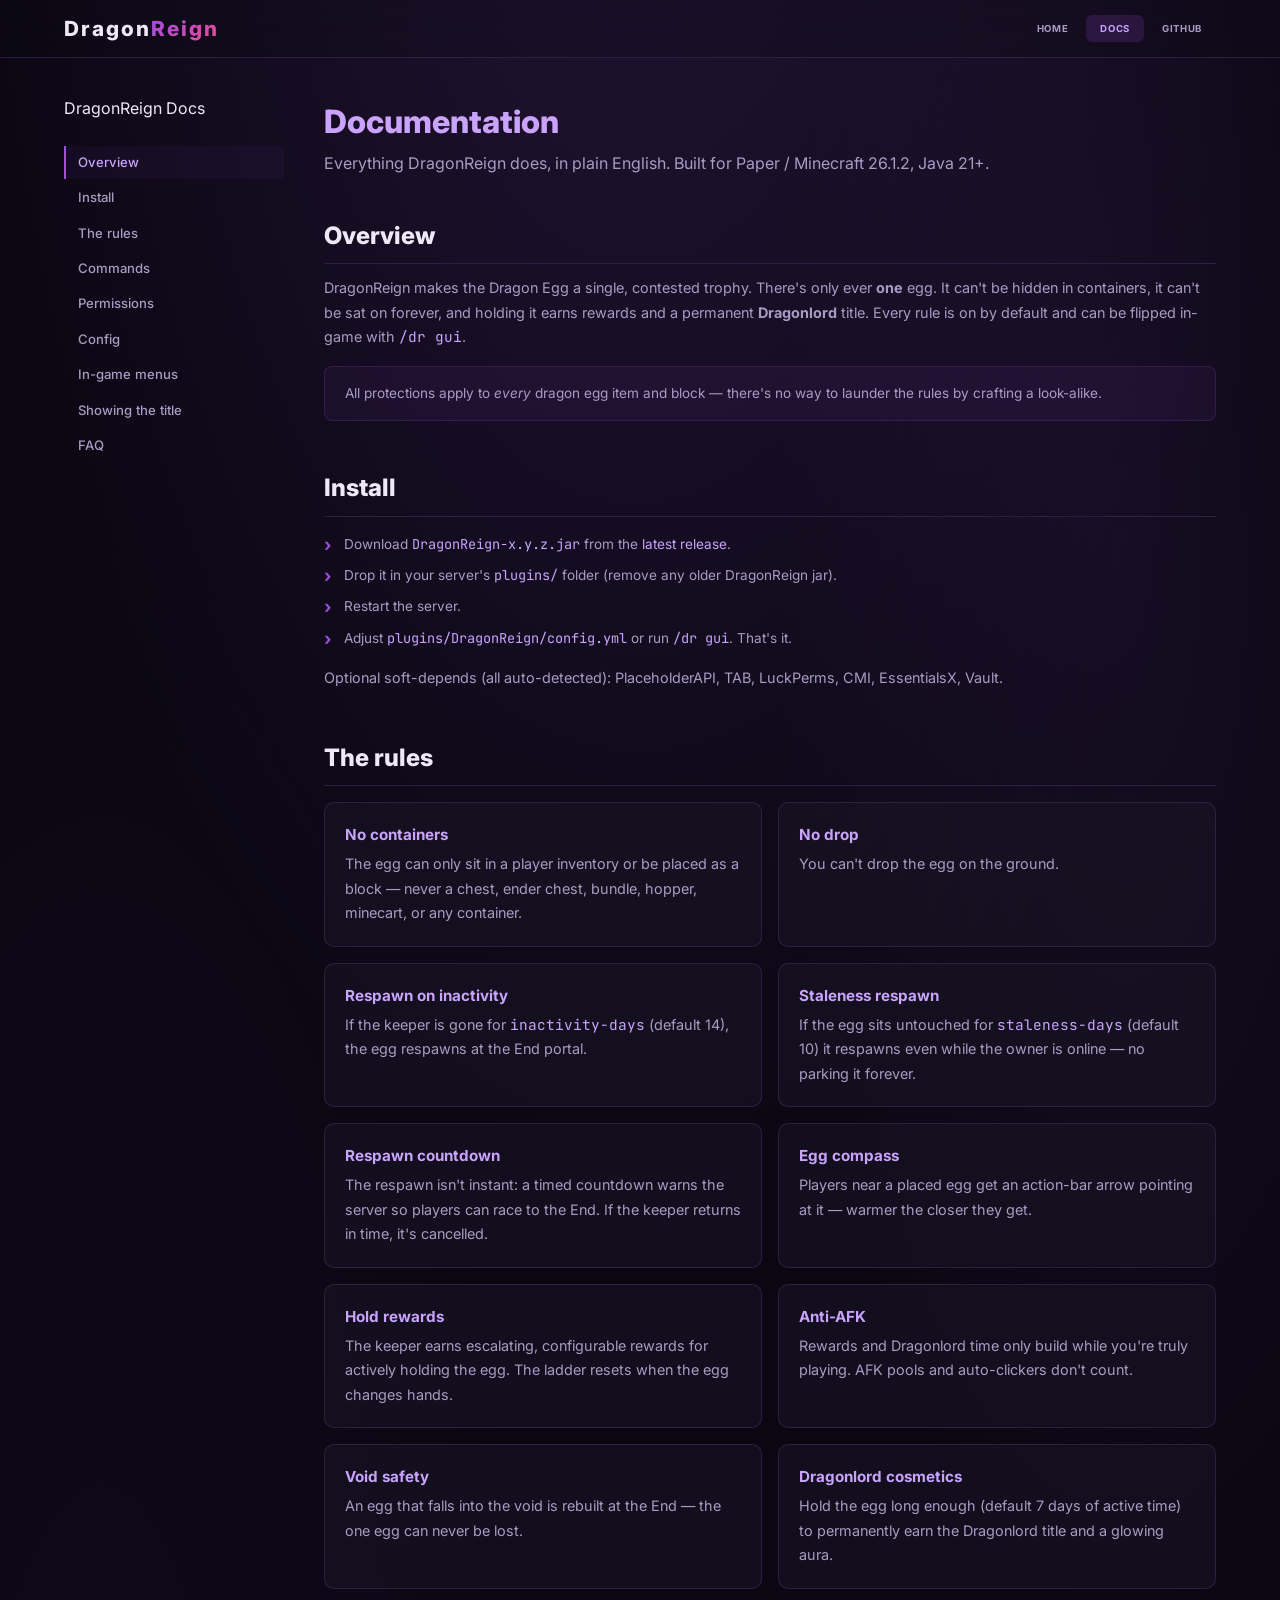
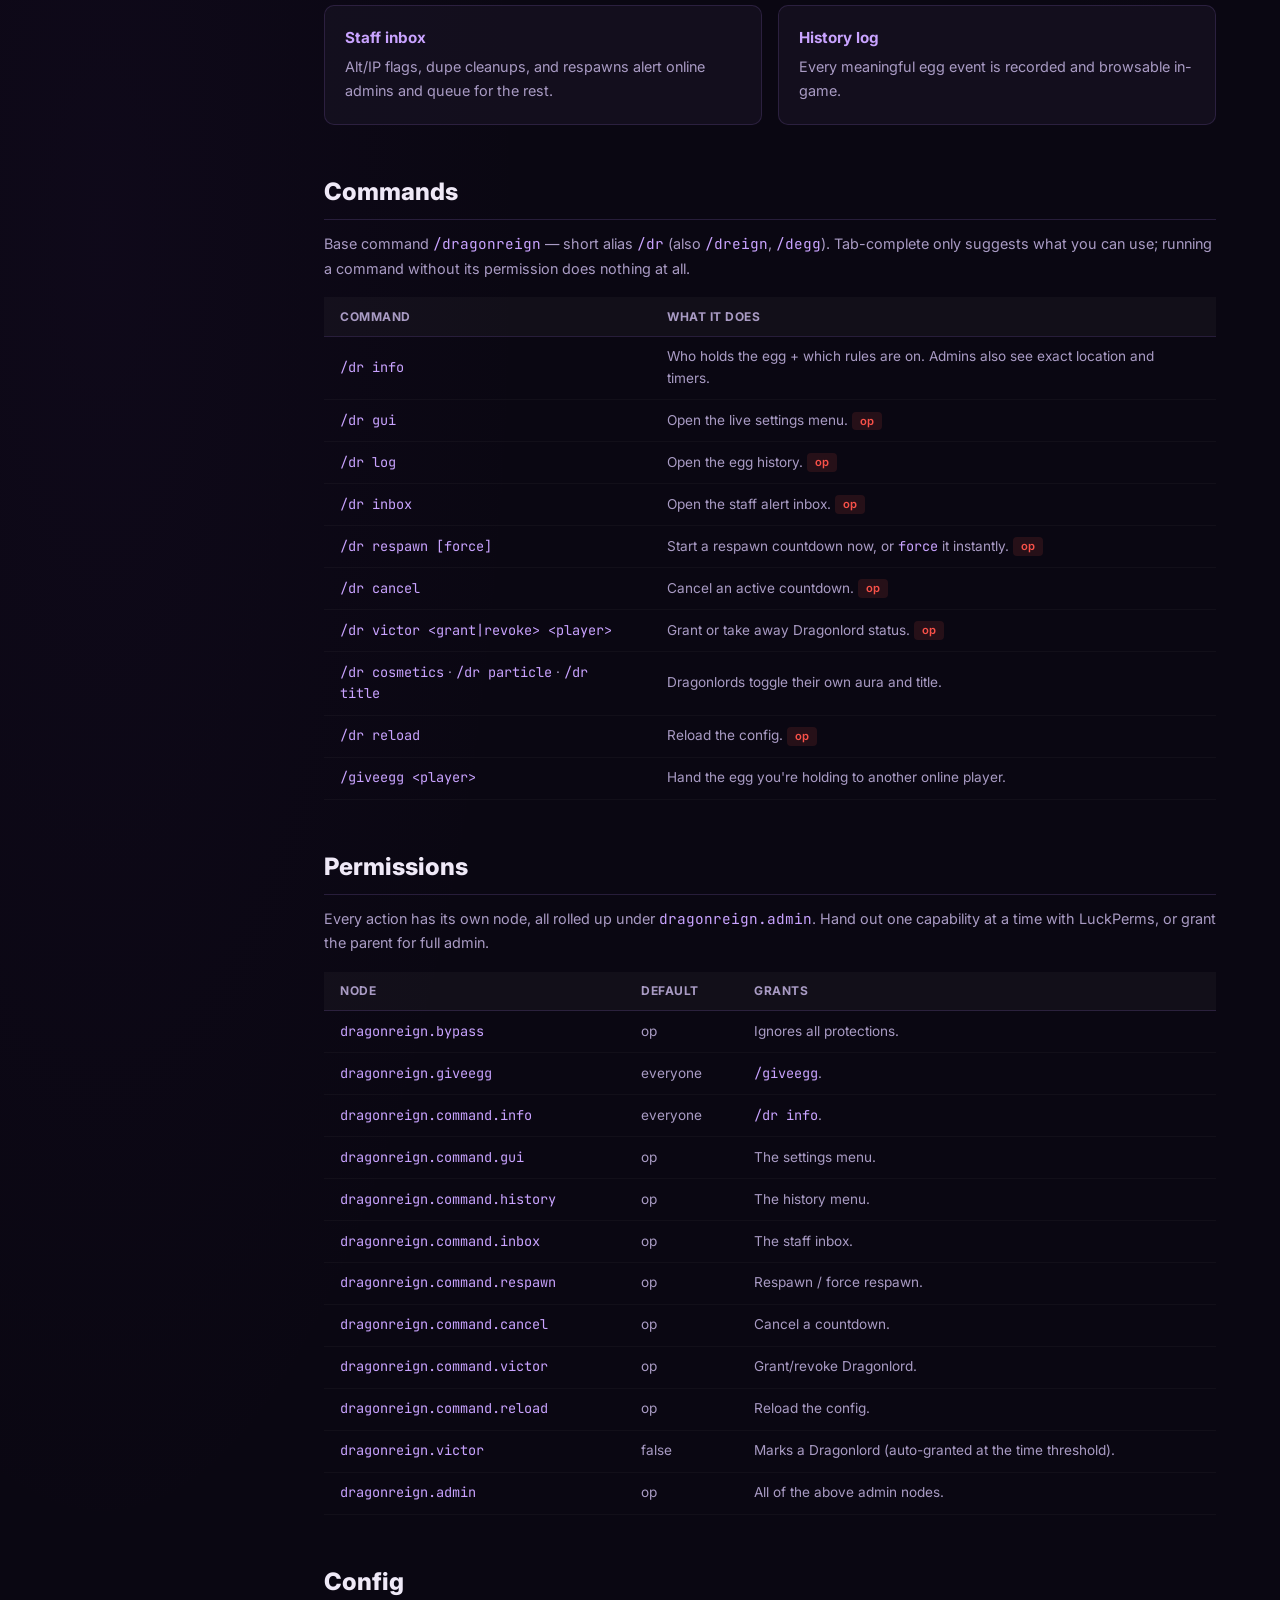
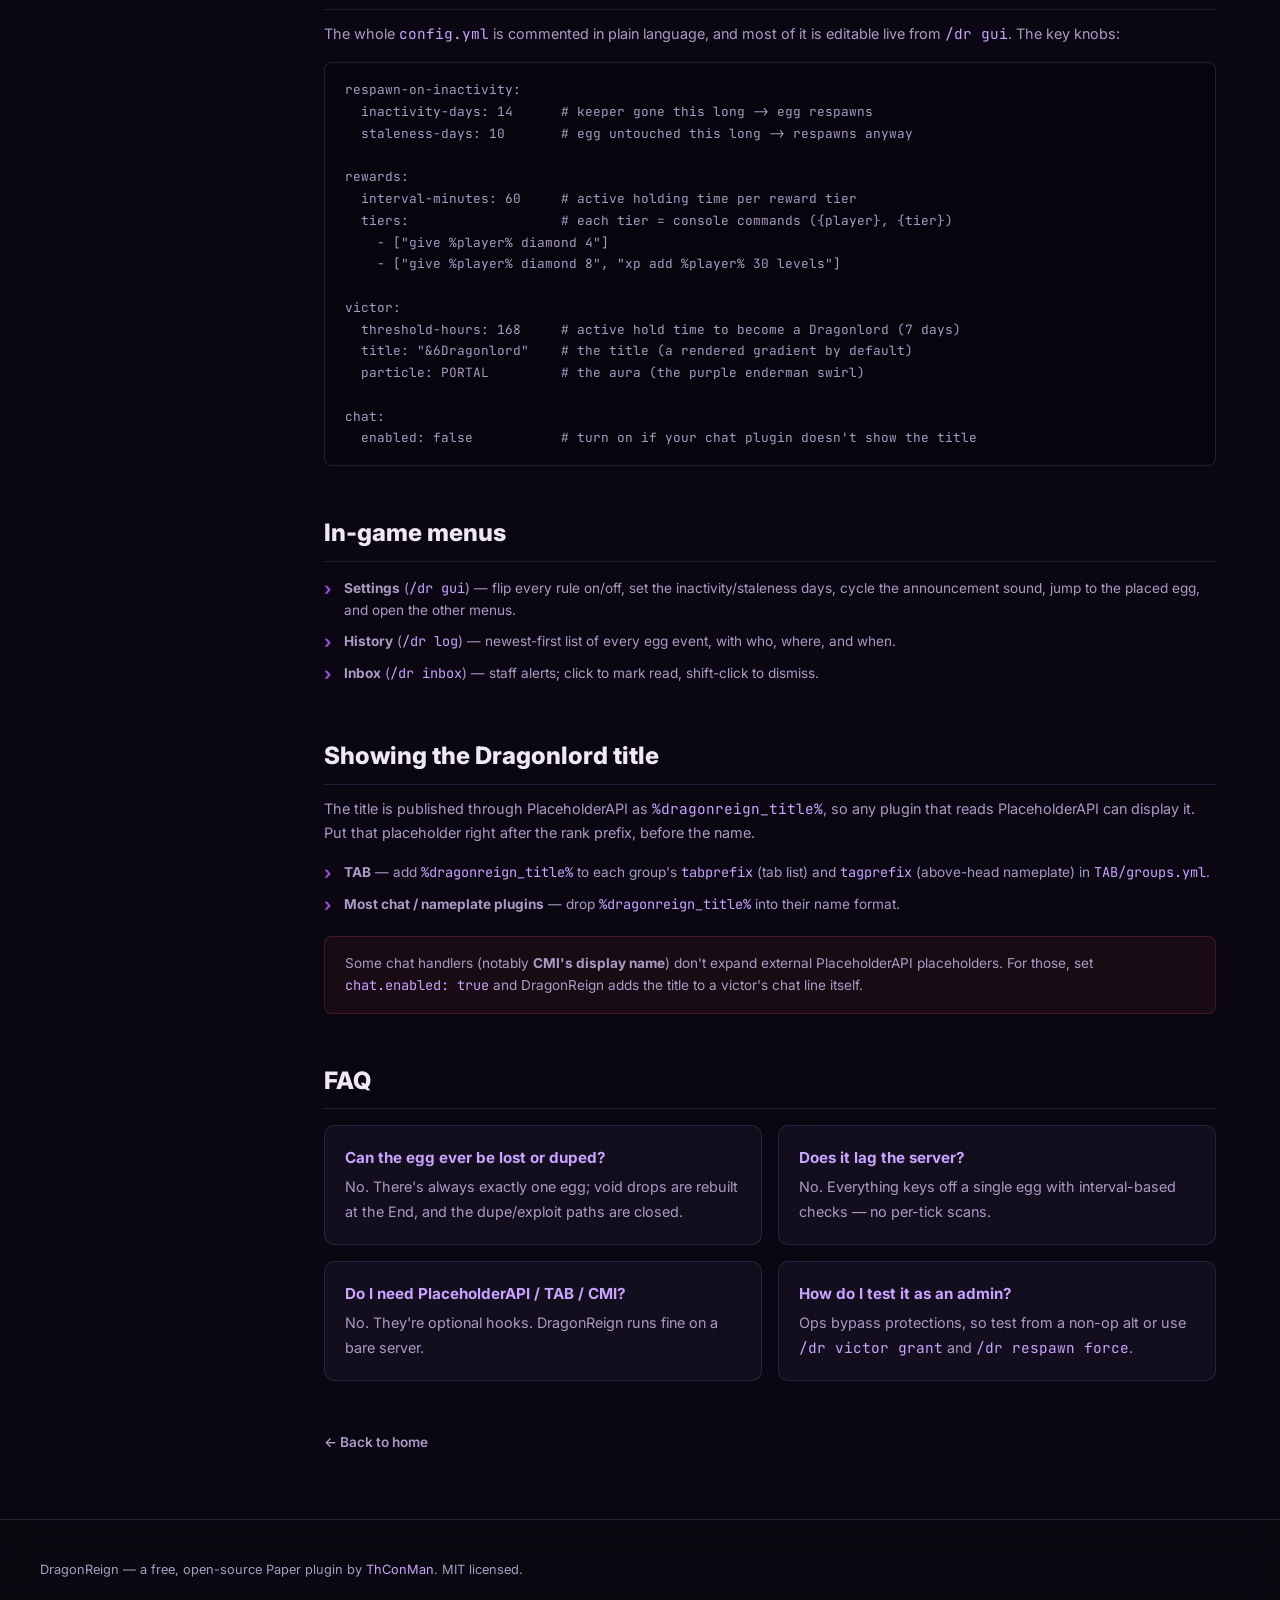
==== docs.html @ 80543923 "Add GitHub Pages site — landing page, docs, ender-purple theme, dragon-egg logo" ====
<!DOCTYPE html>
<html lang="en">
<head>
    <meta charset="UTF-8">
    <meta name="viewport" content="width=device-width, initial-scale=1.0">
    <title>DragonReign — Documentation</title>
    <meta name="description" content="DragonReign documentation: install, the rules, commands, permissions, config, GUIs, and how to show the Dragonlord title in chat, tab, and nameplates.">
    <link rel="icon" href="logo.svg">
    <link rel="preconnect" href="https://fonts.googleapis.com">
    <link href="https://fonts.googleapis.com/css2?family=Inter:wght@400;500;600;700;800&family=JetBrains+Mono:wght@500&display=swap" rel="stylesheet">
    <link rel="stylesheet" href="css/style.css">
    <link rel="stylesheet" href="css/dragonreign.css">
</head>
<body>

<nav class="nav">
    <div class="nav-inner">
        <div class="nav-logo"><a href="index.html" style="color:inherit;">Dragon<span>Reign</span></a></div>
        <ul class="nav-links" id="nav-links">
            <li><a href="index.html">Home</a></li>
            <li><a href="docs.html" class="active">Docs</a></li>
            <li><a href="https://github.com/ThConMan/DragonReign">GitHub</a></li>
        </ul>
        <button class="nav-burger" onclick="toggleMenu()" aria-label="Menu"><span></span><span></span><span></span></button>
    </div>
</nav>

<div style="height: 4rem;"></div>

<div class="docs-layout">
    <aside class="docs-sidebar">
        <div class="docs-sidebar-header">DragonReign Docs</div>
        <nav class="docs-toc">
            <a href="#overview" class="active">Overview</a>
            <a href="#install">Install</a>
            <a href="#rules">The rules</a>
            <a href="#commands">Commands</a>
            <a href="#permissions">Permissions</a>
            <a href="#config">Config</a>
            <a href="#guis">In-game menus</a>
            <a href="#title">Showing the title</a>
            <a href="#faq">FAQ</a>
        </nav>
    </aside>

    <main class="docs-content">
        <h1 class="docs-title">Documentation</h1>
        <p class="docs-subtitle">Everything DragonReign does, in plain English. Built for Paper / Minecraft 26.1.2, Java 21+.</p>

        <section class="docs-section" id="overview">
            <h2>Overview</h2>
            <p>DragonReign makes the Dragon Egg a single, contested trophy. There's only ever <strong>one</strong> egg. It can't be hidden in containers, it can't be sat on forever, and holding it earns rewards and a permanent <strong>Dragonlord</strong> title. Every rule is on by default and can be flipped in-game with <span class="mono">/dr gui</span>.</p>
            <div class="docs-callout">All protections apply to <em>every</em> dragon egg item and block — there's no way to launder the rules by crafting a look-alike.</div>
        </section>

        <section class="docs-section" id="install">
            <h2>Install</h2>
            <ol class="docs-list">
                <li>Download <span class="mono">DragonReign-x.y.z.jar</span> from the <a href="https://github.com/ThConMan/DragonReign/releases/latest">latest release</a>.</li>
                <li>Drop it in your server's <span class="mono">plugins/</span> folder (remove any older DragonReign jar).</li>
                <li>Restart the server.</li>
                <li>Adjust <span class="mono">plugins/DragonReign/config.yml</span> or run <span class="mono">/dr gui</span>. That's it.</li>
            </ol>
            <p>Optional soft-depends (all auto-detected): PlaceholderAPI, TAB, LuckPerms, CMI, EssentialsX, Vault.</p>
        </section>

        <section class="docs-section" id="rules">
            <h2>The rules</h2>
            <div class="docs-grid">
                <div class="docs-grid-item"><h4>No containers</h4><p>The egg can only sit in a player inventory or be placed as a block — never a chest, ender chest, bundle, hopper, minecart, or any container.</p></div>
                <div class="docs-grid-item"><h4>No drop</h4><p>You can't drop the egg on the ground.</p></div>
                <div class="docs-grid-item"><h4>Respawn on inactivity</h4><p>If the keeper is gone for <span class="mono">inactivity-days</span> (default 14), the egg respawns at the End portal.</p></div>
                <div class="docs-grid-item"><h4>Staleness respawn</h4><p>If the egg sits untouched for <span class="mono">staleness-days</span> (default 10) it respawns even while the owner is online — no parking it forever.</p></div>
                <div class="docs-grid-item"><h4>Respawn countdown</h4><p>The respawn isn't instant: a timed countdown warns the server so players can race to the End. If the keeper returns in time, it's cancelled.</p></div>
                <div class="docs-grid-item"><h4>Egg compass</h4><p>Players near a placed egg get an action-bar arrow pointing at it — warmer the closer they get.</p></div>
                <div class="docs-grid-item"><h4>Hold rewards</h4><p>The keeper earns escalating, configurable rewards for actively holding the egg. The ladder resets when the egg changes hands.</p></div>
                <div class="docs-grid-item"><h4>Anti-AFK</h4><p>Rewards and Dragonlord time only build while you're truly playing. AFK pools and auto-clickers don't count.</p></div>
                <div class="docs-grid-item"><h4>Void safety</h4><p>An egg that falls into the void is rebuilt at the End — the one egg can never be lost.</p></div>
                <div class="docs-grid-item"><h4>Dragonlord cosmetics</h4><p>Hold the egg long enough (default 7 days of active time) to permanently earn the Dragonlord title and a glowing aura.</p></div>
                <div class="docs-grid-item"><h4>Staff inbox</h4><p>Alt/IP flags, dupe cleanups, and respawns alert online admins and queue for the rest.</p></div>
                <div class="docs-grid-item"><h4>History log</h4><p>Every meaningful egg event is recorded and browsable in-game.</p></div>
            </div>
        </section>

        <section class="docs-section" id="commands">
            <h2>Commands</h2>
            <p>Base command <span class="mono">/dragonreign</span> — short alias <span class="mono">/dr</span> (also <span class="mono">/dreign</span>, <span class="mono">/degg</span>). Tab-complete only suggests what you can use; running a command without its permission does nothing at all.</p>
            <div class="docs-table-wrap">
                <table class="docs-table">
                    <thead><tr><th>Command</th><th>What it does</th></tr></thead>
                    <tbody>
                        <tr><td><span class="mono">/dr info</span></td><td>Who holds the egg + which rules are on. Admins also see exact location and timers.</td></tr>
                        <tr><td><span class="mono">/dr gui</span></td><td>Open the live settings menu. <span class="docs-tag docs-tag-op">op</span></td></tr>
                        <tr><td><span class="mono">/dr log</span></td><td>Open the egg history. <span class="docs-tag docs-tag-op">op</span></td></tr>
                        <tr><td><span class="mono">/dr inbox</span></td><td>Open the staff alert inbox. <span class="docs-tag docs-tag-op">op</span></td></tr>
                        <tr><td><span class="mono">/dr respawn [force]</span></td><td>Start a respawn countdown now, or <span class="mono">force</span> it instantly. <span class="docs-tag docs-tag-op">op</span></td></tr>
                        <tr><td><span class="mono">/dr cancel</span></td><td>Cancel an active countdown. <span class="docs-tag docs-tag-op">op</span></td></tr>
                        <tr><td><span class="mono">/dr victor &lt;grant|revoke&gt; &lt;player&gt;</span></td><td>Grant or take away Dragonlord status. <span class="docs-tag docs-tag-op">op</span></td></tr>
                        <tr><td><span class="mono">/dr cosmetics</span> · <span class="mono">/dr particle</span> · <span class="mono">/dr title</span></td><td>Dragonlords toggle their own aura and title.</td></tr>
                        <tr><td><span class="mono">/dr reload</span></td><td>Reload the config. <span class="docs-tag docs-tag-op">op</span></td></tr>
                        <tr><td><span class="mono">/giveegg &lt;player&gt;</span></td><td>Hand the egg you're holding to another online player.</td></tr>
                    </tbody>
                </table>
            </div>
        </section>

        <section class="docs-section" id="permissions">
            <h2>Permissions</h2>
            <p>Every action has its own node, all rolled up under <span class="mono">dragonreign.admin</span>. Hand out one capability at a time with LuckPerms, or grant the parent for full admin.</p>
            <div class="docs-table-wrap">
                <table class="docs-table">
                    <thead><tr><th>Node</th><th>Default</th><th>Grants</th></tr></thead>
                    <tbody>
                        <tr><td><span class="mono">dragonreign.bypass</span></td><td>op</td><td>Ignores all protections.</td></tr>
                        <tr><td><span class="mono">dragonreign.giveegg</span></td><td>everyone</td><td><span class="mono">/giveegg</span>.</td></tr>
                        <tr><td><span class="mono">dragonreign.command.info</span></td><td>everyone</td><td><span class="mono">/dr info</span>.</td></tr>
                        <tr><td><span class="mono">dragonreign.command.gui</span></td><td>op</td><td>The settings menu.</td></tr>
                        <tr><td><span class="mono">dragonreign.command.history</span></td><td>op</td><td>The history menu.</td></tr>
                        <tr><td><span class="mono">dragonreign.command.inbox</span></td><td>op</td><td>The staff inbox.</td></tr>
                        <tr><td><span class="mono">dragonreign.command.respawn</span></td><td>op</td><td>Respawn / force respawn.</td></tr>
                        <tr><td><span class="mono">dragonreign.command.cancel</span></td><td>op</td><td>Cancel a countdown.</td></tr>
                        <tr><td><span class="mono">dragonreign.command.victor</span></td><td>op</td><td>Grant/revoke Dragonlord.</td></tr>
                        <tr><td><span class="mono">dragonreign.command.reload</span></td><td>op</td><td>Reload the config.</td></tr>
                        <tr><td><span class="mono">dragonreign.victor</span></td><td>false</td><td>Marks a Dragonlord (auto-granted at the time threshold).</td></tr>
                        <tr><td><span class="mono">dragonreign.admin</span></td><td>op</td><td>All of the above admin nodes.</td></tr>
                    </tbody>
                </table>
            </div>
        </section>

        <section class="docs-section" id="config">
            <h2>Config</h2>
            <p>The whole <span class="mono">config.yml</span> is commented in plain language, and most of it is editable live from <span class="mono">/dr gui</span>. The key knobs:</p>
            <pre class="docs-code">respawn-on-inactivity:
  inactivity-days: 14      # keeper gone this long -> egg respawns
  staleness-days: 10       # egg untouched this long -> respawns anyway

rewards:
  interval-minutes: 60     # active holding time per reward tier
  tiers:                   # each tier = console commands ({player}, {tier})
    - ["give %player% diamond 4"]
    - ["give %player% diamond 8", "xp add %player% 30 levels"]

victor:
  threshold-hours: 168     # active hold time to become a Dragonlord (7 days)
  title: "&amp;6Dragonlord"    # the title (a rendered gradient by default)
  particle: PORTAL         # the aura (the purple enderman swirl)

chat:
  enabled: false           # turn on if your chat plugin doesn't show the title</pre>
        </section>

        <section class="docs-section" id="guis">
            <h2>In-game menus</h2>
            <ul class="docs-list">
                <li><strong>Settings</strong> (<span class="mono">/dr gui</span>) — flip every rule on/off, set the inactivity/staleness days, cycle the announcement sound, jump to the placed egg, and open the other menus.</li>
                <li><strong>History</strong> (<span class="mono">/dr log</span>) — newest-first list of every egg event, with who, where, and when.</li>
                <li><strong>Inbox</strong> (<span class="mono">/dr inbox</span>) — staff alerts; click to mark read, shift-click to dismiss.</li>
            </ul>
        </section>

        <section class="docs-section" id="title">
            <h2>Showing the Dragonlord title</h2>
            <p>The title is published through PlaceholderAPI as <span class="mono">%dragonreign_title%</span>, so any plugin that reads PlaceholderAPI can display it. Put that placeholder right after the rank prefix, before the name.</p>
            <ul class="docs-list">
                <li><strong>TAB</strong> — add <span class="mono">%dragonreign_title%</span> to each group's <span class="mono">tabprefix</span> (tab list) and <span class="mono">tagprefix</span> (above-head nameplate) in <span class="mono">TAB/groups.yml</span>.</li>
                <li><strong>Most chat / nameplate plugins</strong> — drop <span class="mono">%dragonreign_title%</span> into their name format.</li>
            </ul>
            <div class="docs-callout docs-callout-warn">Some chat handlers (notably <strong>CMI's display name</strong>) don't expand external PlaceholderAPI placeholders. For those, set <span class="mono">chat.enabled: true</span> and DragonReign adds the title to a victor's chat line itself.</div>
        </section>

        <section class="docs-section" id="faq">
            <h2>FAQ</h2>
            <div class="docs-grid">
                <div class="docs-grid-item"><h4>Can the egg ever be lost or duped?</h4><p>No. There's always exactly one egg; void drops are rebuilt at the End, and the dupe/exploit paths are closed.</p></div>
                <div class="docs-grid-item"><h4>Does it lag the server?</h4><p>No. Everything keys off a single egg with interval-based checks — no per-tick scans.</p></div>
                <div class="docs-grid-item"><h4>Do I need PlaceholderAPI / TAB / CMI?</h4><p>No. They're optional hooks. DragonReign runs fine on a bare server.</p></div>
                <div class="docs-grid-item"><h4>How do I test it as an admin?</h4><p>Ops bypass protections, so test from a non-op alt or use <span class="mono">/dr victor grant</span> and <span class="mono">/dr respawn force</span>.</p></div>
            </div>
        </section>

        <a href="index.html" class="docs-back">&larr; Back to home</a>
    </main>
</div>

<footer class="footer">
    <div class="footer-inner">
        <p>DragonReign — a free, open-source Paper plugin by <a href="https://github.com/ThConMan">ThConMan</a>. MIT licensed.</p>
    </div>
</footer>

<script>
function toggleMenu() { document.getElementById('nav-links').classList.toggle('open'); }
// Highlight the current section in the sidebar.
const links = [...document.querySelectorAll('.docs-toc a')];
const sections = links.map(a => document.querySelector(a.getAttribute('href')));
window.addEventListener('scroll', () => {
    let i = sections.findIndex((s, n) => s && s.getBoundingClientRect().top > 90 && (n === 0 || sections[n-1].getBoundingClientRect().top <= 90));
    const active = i === -1 ? links.length - 1 : Math.max(0, i - 1);
    links.forEach((a, n) => a.classList.toggle('active', n === active));
});
</script>
</body>
</html>
---- css/style.css ----
/* ── Reset & Base ── */
*, *::before, *::after { box-sizing: border-box; margin: 0; padding: 0; }

:root {
    --bg-primary: #0d0d18;
    --bg-card: rgba(14, 14, 24, 0.92);
    --bg-card-solid: #161624;
    --bg-card-hover: #1e1e30;
    --border: rgba(255, 255, 255, 0.1);
    --border-light: rgba(255, 255, 255, 0.18);
    --glass: rgba(255, 255, 255, 0.06);
    --text: #f0f0f8;
    --text-muted: #b8b8d4;
    --accent: #a855f7;
    --accent-light: #c084e0;
    --accent-glow: rgba(168, 85, 247, 0.28);
    --accent-glow-strong: rgba(168, 85, 247, 0.55);
    --success: #2ecc71;
    --gold: #f1c40f;
    --glow-green: rgba(74, 222, 128, 0.18);
    --glow-cyan: rgba(100, 216, 255, 0.18);
    --glow-gold: rgba(246, 196, 67, 0.2);
}

html { scroll-behavior: smooth; }

body {
    font-family: 'Inter', -apple-system, BlinkMacSystemFont, 'Segoe UI', sans-serif;
    background: var(--bg-primary);
    background-image:
        radial-gradient(ellipse at 20% 50%, rgba(168, 85, 247, 0.12) 0%, transparent 50%),
        radial-gradient(ellipse at 80% 20%, rgba(88, 101, 242, 0.1) 0%, transparent 50%),
        radial-gradient(ellipse at 50% 90%, rgba(236, 72, 153, 0.09) 0%, transparent 50%),
        radial-gradient(ellipse at 10% 10%, rgba(100, 216, 255, 0.04) 0%, transparent 40%);
    color: var(--text);
    line-height: 1.6;
    min-height: 100vh;
    overflow-x: hidden;
}

a { color: var(--accent-light); text-decoration: none; transition: color 0.2s; }
a:hover { color: #d9a8f0; }

.mono { font-family: 'JetBrains Mono', 'Fira Code', monospace; color: var(--accent-light); }

/* ── Nav ── */
.nav {
    position: fixed;
    top: 0;
    width: 100%;
    z-index: 100;
    background: rgba(11, 11, 16, 0.2);
    backdrop-filter: blur(20px);
    -webkit-backdrop-filter: blur(20px);
    border-bottom: 1px solid transparent;
    transition: background 0.4s ease, border-color 0.4s ease;
}

.nav.scrolled {
    background: rgba(11, 11, 16, 0.85);
    border-bottom-color: var(--border);
}

.nav-inner {
    max-width: 1200px;
    margin: 0 auto;
    padding: 0.75rem 1.5rem;
    display: flex;
    align-items: center;
    justify-content: space-between;
}

.nav-logo {
    font-size: 1.3rem;
    font-weight: 800;
    letter-spacing: 2px;
}

.nav-logo a, .nav-logo { color: var(--text); text-decoration: none; }
.nav-logo a:hover { color: var(--text); }
.nav-logo-img { height: 32px; width: auto; display: block; }

.nav-stats {
    display: flex;
    align-items: center;
    gap: 0.5rem;
    font-family: 'JetBrains Mono', monospace;
    font-size: 0.68rem;
    font-weight: 500;
    color: #555568;
    white-space: nowrap;
    margin-left: 1rem;
    margin-right: auto;
}

.nav-stat {
    display: flex;
    align-items: center;
    gap: 3px;
}

.nav-stat-sep {
    width: 1px;
    height: 10px;
    background: #333346;
}

#nav-online-count { color: #3ba55d; }
#nav-total-count { color: #555568; }

@keyframes livePulse {
    0%, 100% { opacity: 1; }
    50% { opacity: 0.4; }
}

@media (max-width: 768px) {
    .nav-stats { display: none; }
}
.nav-logo span {
    background: linear-gradient(135deg, var(--accent) 0%, #ec4899 100%);
    -webkit-background-clip: text;
    -webkit-text-fill-color: transparent;
    background-clip: text;
}

.nav-links { display: flex; gap: 0.25rem; list-style: none; }

.nav-links a {
    display: flex;
    flex-direction: column;
    align-items: center;
    gap: 3px;
    padding: 6px 14px;
    border-radius: 6px;
    color: var(--text-muted);
    font-size: 0.6rem;
    font-weight: 700;
    text-transform: uppercase;
    letter-spacing: 0.07em;
    transition: background 0.15s, color 0.15s;
    position: relative;
}

.nav-links a::after { display: none; }

.nav-links a svg {
    image-rendering: pixelated;
    opacity: 0.6;
    transition: opacity 0.15s;
}

.nav-links a:hover {
    background: rgba(168, 85, 247, 0.1);
    color: var(--text);
}

.nav-links a:hover svg { opacity: 1; }

.nav-links a.active {
    background: rgba(168, 85, 247, 0.15);
    color: var(--accent-light);
}

.nav-links a.active svg { opacity: 1; }

/* Hamburger */
.nav-burger {
    display: none;
    flex-direction: column;
    gap: 5px;
    background: none;
    border: none;
    cursor: pointer;
    padding: 4px;
}

.nav-burger span {
    width: 22px;
    height: 2px;
    background: var(--text);
    transition: transform 0.2s, opacity 0.2s;
    border-radius: 1px;
}

.nav-burger.active span:nth-child(1) { transform: translateY(7px) rotate(45deg); }
.nav-burger.active span:nth-child(2) { opacity: 0; }
.nav-burger.active span:nth-child(3) { transform: translateY(-7px) rotate(-45deg); }

/* ── Hero Canvas ── */
.hero-canvas {
    position: fixed;
    top: 0;
    left: 0;
    width: 100%;
    height: 100%;
    z-index: 0;
    pointer-events: none;
}

/* ── Hero ── */
.hero {
    position: relative;
    z-index: 1;
    min-height: 100vh;
    display: flex;
    flex-direction: column;
    align-items: center;
    justify-content: center;
    text-align: center;
    padding: 2rem;
    background: radial-gradient(ellipse at 50% 40%, rgba(155, 89, 182, 0.06) 0%, transparent 60%);
}

.hero.hero-compact {
    min-height: 70vh;
    padding-top: 6rem;
}

.hero-badge {
    font-size: 0.7rem;
    font-weight: 700;
    text-transform: uppercase;
    letter-spacing: 3px;
    color: var(--accent-light);
    background: linear-gradient(135deg, rgba(155, 89, 182, 0.12) 0%, rgba(236, 72, 153, 0.08) 100%);
    border: 1px solid rgba(155, 89, 182, 0.2);
    padding: 0.4rem 1.2rem;
    border-radius: 20px;
    margin-bottom: 1.5rem;
}

.hero h1 {
    font-size: clamp(3rem, 8vw, 5.5rem);
    font-weight: 800;
    letter-spacing: 6px;
    margin-bottom: 0.75rem;
    background: linear-gradient(135deg, #ffffff 0%, #c8c8d8 50%, var(--accent-light) 100%);
    -webkit-background-clip: text;
    -webkit-text-fill-color: transparent;
    background-clip: text;
}

.hero h1 span {
    background: linear-gradient(135deg, #c084e0 0%, #ec4899 50%, #f59e0b 100%);
    -webkit-background-clip: text;
    -webkit-text-fill-color: transparent;
    background-clip: text;
}

.hero .tagline {
    font-size: 1.1rem;
    color: var(--text-muted);
    margin-bottom: 2.5rem;
    max-width: 480px;
    line-height: 1.7;
}

.server-ip {
    display: inline-flex;
    align-items: center;
    gap: 0.75rem;
    background: rgba(18, 18, 28, 0.5);
    backdrop-filter: blur(24px);
    -webkit-backdrop-filter: blur(24px);
    border: 1px solid var(--border-light);
    border-radius: 10px;
    padding: 0.8rem 1.5rem;
    font-family: 'JetBrains Mono', 'Fira Code', monospace;
    font-size: 1.1rem;
    cursor: pointer;
    transition: border-color 0.3s, box-shadow 0.3s, transform 0.2s;
    margin-bottom: 2rem;
    color: var(--text);
}

.server-ip:hover {
    border-color: var(--accent);
    box-shadow: 0 0 25px var(--accent-glow), inset 0 0 25px rgba(155, 89, 182, 0.05);
    transform: translateY(-2px);
}

.server-ip svg { color: var(--text-muted); flex-shrink: 0; }

.server-ip .copy-hint {
    font-size: 0.7rem;
    color: var(--text-muted);
    font-family: 'Inter', sans-serif;
    opacity: 0.7;
}

.hero-logo-img {
    max-width: min(609px, 90vw);
    max-height: 178px;
    width: 100%;
    height: auto;
    display: block;
    margin: 0 auto 1rem;
    object-fit: contain;
}

.hero-buttons { display: flex; gap: 1rem; flex-wrap: wrap; justify-content: center; }

.scroll-indicator {
    position: absolute;
    bottom: 2rem;
    color: var(--text-muted);
    opacity: 0.4;
    animation: float 2s ease-in-out infinite;
}

@keyframes float {
    0%, 100% { transform: translateY(0); }
    50% { transform: translateY(8px); }
}

/* ── Buttons ── */
.btn {
    display: inline-flex;
    align-items: center;
    gap: 0.5rem;
    padding: 0.65rem 1.6rem;
    border-radius: 6px;
    font-size: 0.875rem;
    font-weight: 600;
    border: none;
    cursor: pointer;
    transition: filter 0.15s, box-shadow 0.2s, background 0.2s, transform 0.15s;
    letter-spacing: 0.4px;
    text-transform: uppercase;
}

.btn:hover {
    transform: translateY(-2px);
}

/* ── Scroll-in animations ── */
.fade-in {
    opacity: 0;
    transform: translateY(22px);
    transition: opacity 0.6s ease, transform 0.6s ease;
}

.fade-in.visible {
    opacity: 1;
    transform: none;
}

.btn-primary {
    background: linear-gradient(170deg, #b366ff 0%, #7c22cc 100%);
    color: #fff;
    border: 1px solid rgba(179, 102, 255, 0.35);
}

.btn-primary:hover {
    filter: brightness(1.12);
    box-shadow: 0 0 18px rgba(168, 85, 247, 0.45);
    color: #fff;
}

.btn-outline {
    background: transparent;
    color: var(--text-muted);
    border: 1px solid rgba(255, 255, 255, 0.15);
}

.btn-outline:hover {
    border-color: var(--accent);
    color: var(--accent-light);
    background: rgba(168, 85, 247, 0.08);
}

/* ── Section ── */
.section {
    position: relative;
    z-index: 1;
    max-width: 1200px;
    margin: 0 auto;
    padding: 6rem 1.5rem;
}

.section-title {
    font-size: 2.2rem;
    font-weight: 800;
    text-align: center;
    margin-bottom: 0.5rem;
    letter-spacing: 0.5px;
    background: linear-gradient(135deg, #f0f0f8 0%, var(--accent-light) 50%, #ec4899 100%);
    -webkit-background-clip: text;
    -webkit-text-fill-color: transparent;
    background-clip: text;
    filter: drop-shadow(0 0 8px rgba(0,0,0,1)) drop-shadow(0 0 16px rgba(0,0,0,1)) drop-shadow(0 0 4px rgba(0,0,0,1));
}

.section-subtitle {
    text-align: center;
    color: var(--text-muted);
    margin-bottom: 3.5rem;
    font-size: 1.05rem;
    text-shadow: 0 0 8px rgba(0,0,0,1), 0 0 16px rgba(0,0,0,1), 0 0 24px rgba(0,0,0,1), 0 1px 3px rgba(0,0,0,1);
}

/* ── Feature Cards ── */
.features-grid {
    display: grid;
    grid-template-columns: repeat(auto-fit, minmax(250px, 1fr));
    gap: 1.25rem;
}

.feature-card {
    background: var(--bg-card);
    backdrop-filter: blur(24px);
    -webkit-backdrop-filter: blur(24px);
    border: 1px solid var(--border);
    border-top: 1px solid rgba(168, 85, 247, 0.3);
    border-radius: 12px;
    padding: 2rem 1.5rem;
    text-align: center;
    transition: transform 0.2s, border-color 0.3s, box-shadow 0.3s;
}

.feature-card:hover {
    transform: translateY(-6px);
    border-color: rgba(168, 85, 247, 0.35);
    box-shadow: 0 12px 40px rgba(168, 85, 247, 0.18), 0 0 0 1px rgba(168, 85, 247, 0.1);
    background: rgba(24, 20, 40, 0.85);
}

.feature-icon-wrap {
    width: 56px;
    height: 56px;
    border-radius: 14px;
    background: linear-gradient(135deg, rgba(155, 89, 182, 0.1) 0%, rgba(88, 101, 242, 0.08) 100%);
    border: 1px solid rgba(155, 89, 182, 0.15);
    display: flex;
    align-items: center;
    justify-content: center;
    margin: 0 auto 1.25rem;
}

.feature-card h3 {
    font-size: 1.05rem;
    font-weight: 700;
    margin-bottom: 0.5rem;
}

.feature-card p {
    font-size: 0.85rem;
    color: var(--text-muted);
    line-height: 1.6;
}

/* ── CTA Section ── */
.cta-section { padding-bottom: 4rem; }

.cta-card {
    background: linear-gradient(135deg, rgba(155, 89, 182, 0.06) 0%, rgba(18, 18, 28, 0.5) 100%);
    backdrop-filter: blur(24px);
    -webkit-backdrop-filter: blur(24px);
    border: 1px solid rgba(155, 89, 182, 0.15);
    border-top: 1px solid rgba(155, 89, 182, 0.25);
    border-radius: 16px;
    padding: 3rem 2rem;
    text-align: center;
}

.cta-card h2 {
    font-size: 1.8rem;
    font-weight: 800;
    margin-bottom: 0.5rem;
}

.cta-card p {
    color: var(--text-muted);
    margin-bottom: 1.5rem;
    font-size: 1rem;
}

/* ── Rank Cards ── */
.ranks-grid {
    display: grid;
    grid-template-columns: repeat(auto-fit, minmax(280px, 1fr));
    gap: 1.5rem;
}

.rank-card {
    background: var(--bg-card);
    backdrop-filter: blur(24px);
    -webkit-backdrop-filter: blur(24px);
    border: 1px solid var(--border);
    border-top: 2px solid var(--border-light);
    border-radius: 16px;
    padding: 1.75rem;
    transition: transform 0.25s, border-color 0.3s, box-shadow 0.3s, background 0.3s;
    display: flex;
    flex-direction: column;
}

.rank-card:hover {
    transform: translateY(-8px);
    border-color: rgba(168, 85, 247, 0.35);
    box-shadow: 0 16px 50px var(--accent-glow), 0 0 0 1px rgba(168, 85, 247, 0.1);
    background: rgba(20, 18, 34, 0.9);
}

/* Rank-specific theming */
.rank-card-ranger { border-top-color: rgba(74, 222, 128, 0.45); }
.rank-card-ranger:hover {
    border-color: rgba(74, 222, 128, 0.4);
    box-shadow: 0 16px 50px rgba(74, 222, 128, 0.14), 0 0 0 1px rgba(74, 222, 128, 0.08);
}
.rank-card-trickster { border-top-color: rgba(192, 132, 224, 0.5); }
.rank-card-trickster:hover {
    border-color: rgba(192, 132, 224, 0.4);
    box-shadow: 0 16px 50px rgba(192, 132, 224, 0.16), 0 0 0 1px rgba(192, 132, 224, 0.08);
}
.rank-card-mythril { border-top-color: rgba(100, 216, 255, 0.45); }
.rank-card-mythril:hover {
    border-color: rgba(100, 216, 255, 0.4);
    box-shadow: 0 16px 50px rgba(100, 216, 255, 0.14), 0 0 0 1px rgba(100, 216, 255, 0.08);
}
.rank-card-celestial { border-top-color: rgba(224, 176, 255, 0.55); }
.rank-card-celestial:hover {
    border-color: rgba(224, 176, 255, 0.45);
    box-shadow: 0 16px 50px rgba(224, 176, 255, 0.18), 0 0 0 1px rgba(224, 176, 255, 0.1);
}

.rank-card.featured {
    border-color: rgba(168, 85, 247, 0.35);
    box-shadow: 0 0 50px var(--accent-glow), 0 0 100px rgba(168, 85, 247, 0.08);
    position: relative;
    background: linear-gradient(180deg, rgba(168, 85, 247, 0.1) 0%, var(--bg-card) 40%);
}

.rank-card.featured::before {
    content: 'MOST POPULAR';
    position: absolute;
    top: -12px;
    left: 50%;
    transform: translateX(-50%);
    background: linear-gradient(135deg, var(--accent) 0%, #ec4899 100%);
    color: white;
    font-size: 0.65rem;
    font-weight: 700;
    padding: 0.3rem 1.2rem;
    border-radius: 20px;
    letter-spacing: 1.5px;
}

.rank-header {
    display: flex;
    align-items: center;
    justify-content: space-between;
    margin-bottom: 1rem;
}

.rank-name {
    font-size: 1.4rem;
    font-weight: 800;
}

.rank-price {
    font-size: 1.5rem;
    font-weight: 800;
    color: var(--accent-light);
}

.rank-price span {
    font-size: 0.8rem;
    color: var(--text-muted);
    font-weight: 400;
}

.rank-divider {
    height: 1px;
    background: linear-gradient(90deg, transparent, var(--border), transparent);
    margin: 0.75rem 0;
}

.rank-section-label {
    font-size: 0.7rem;
    font-weight: 700;
    text-transform: uppercase;
    letter-spacing: 1.5px;
    color: var(--accent);
    margin: 1.25rem 0 0.5rem;
}

.rank-perks {
    list-style: none;
    flex-grow: 1;
}

.rank-perks li {
    padding: 0.3rem 0;
    font-size: 0.85rem;
    color: #c8c8e0;
    display: flex;
    align-items: flex-start;
    gap: 0.5rem;
    line-height: 1.5;
}

.rank-perks li::before {
    content: '\203A';
    color: var(--accent);
    font-weight: 700;
    font-size: 1.1rem;
    line-height: 1.2;
    flex-shrink: 0;
}

.rank-colors {
    display: flex;
    gap: 0.4rem;
    flex-wrap: wrap;
    margin-top: 0.25rem;
}

.color-dot {
    width: 16px;
    height: 16px;
    border-radius: 50%;
    border: 2px solid rgba(255,255,255,0.1);
    transition: transform 0.2s;
}

.color-dot:hover { transform: scale(1.3); }

.rank-buy {
    width: 100%;
    margin-top: 1.5rem;
    padding: 0.8rem;
    background: linear-gradient(135deg, var(--accent) 0%, #d946ef 50%, #ec4899 100%);
    color: white;
    border: none;
    border-radius: 10px;
    font-size: 0.9rem;
    font-weight: 700;
    cursor: pointer;
    transition: box-shadow 0.3s, transform 0.15s, filter 0.2s;
    letter-spacing: 0.5px;
    text-transform: uppercase;
}

.rank-buy:hover {
    box-shadow: 0 8px 30px var(--accent-glow-strong), 0 2px 15px rgba(236, 72, 153, 0.25);
    transform: translateY(-2px);
    filter: brightness(1.1);
}

/* ── Cosmetics collapse ── */
.cosmetics-toggle {
    font-size: 0.8rem;
    color: var(--accent-light);
    cursor: pointer;
    margin-top: 0.75rem;
    user-select: none;
    transition: color 0.2s;
}

.cosmetics-toggle:hover { color: #d9a8f0; }

.cosmetics-content {
    max-height: 0;
    overflow: hidden;
    transition: max-height 0.3s ease;
}

.cosmetics-content.open { max-height: 400px; }

/* ── Footer ── */
.footer {
    position: relative;
    z-index: 1;
    border-top: 1px solid var(--border);
    padding: 2.5rem 1.5rem;
    background: rgba(11, 11, 16, 0.6);
    backdrop-filter: blur(16px);
    -webkit-backdrop-filter: blur(16px);
}

.footer-inner {
    max-width: 1200px;
    margin: 0 auto;
    display: flex;
    align-items: center;
    justify-content: space-between;
}

.footer p {
    color: var(--text-muted);
    font-size: 0.8rem;
}

/* ── Purchase Modal ── */
.modal-overlay {
    display: none;
    position: fixed;
    top: 0; left: 0; right: 0; bottom: 0;
    background: rgba(0, 0, 0, 0.75);
    backdrop-filter: blur(6px);
    z-index: 200;
    align-items: center;
    justify-content: center;
}

.modal-overlay.active { display: flex; }

.modal {
    background: rgba(18, 18, 28, 0.8);
    backdrop-filter: blur(24px);
    -webkit-backdrop-filter: blur(24px);
    border: 1px solid var(--border-light);
    border-top: 1px solid rgba(255, 255, 255, 0.12);
    border-radius: 14px;
    padding: 2rem;
    max-width: 440px;
    width: 90%;
    box-shadow: 0 20px 60px rgba(0, 0, 0, 0.5);
}

.modal h2 { margin-bottom: 0.5rem; font-weight: 700; }
.modal p { color: var(--text-muted); font-size: 0.9rem; margin-bottom: 1.25rem; }

.modal input {
    width: 100%;
    padding: 0.75rem 1rem;
    background: var(--bg-primary);
    border: 1px solid var(--border);
    border-radius: 8px;
    color: var(--text);
    font-size: 0.95rem;
    margin-bottom: 1rem;
    outline: none;
    transition: border-color 0.2s, box-shadow 0.2s;
}

.modal input:focus {
    border-color: var(--accent);
    box-shadow: 0 0 15px rgba(155, 89, 182, 0.15);
}

.modal-actions { display: flex; gap: 0.75rem; }
.modal-actions .btn { flex: 1; text-align: center; justify-content: center; }

/* ── Gift Toggle ── */
.gift-toggle {
    display: flex;
    align-items: center;
    gap: 0.6rem;
    padding: 0.6rem 0;
    margin: 0.5rem 0 0;
    font-size: 0.85rem;
    color: var(--text-muted);
    cursor: pointer;
    user-select: none;
    transition: color 0.2s;
}

.gift-toggle:hover { color: var(--text); }

.gift-toggle svg { flex-shrink: 0; opacity: 0.6; }

.gift-checkbox {
    width: 18px;
    height: 18px;
    border-radius: 4px;
    border: 2px solid var(--border-light);
    flex-shrink: 0;
    transition: all 0.2s;
    position: relative;
}

.gift-checkbox.checked {
    background: var(--accent);
    border-color: var(--accent);
}

.gift-checkbox.checked::after {
    content: '';
    position: absolute;
    top: 2px;
    left: 5px;
    width: 4px;
    height: 8px;
    border: solid #fff;
    border-width: 0 2px 2px 0;
    transform: rotate(45deg);
}

.gift-fields {
    max-height: 0;
    overflow: hidden;
    transition: max-height 0.3s ease, opacity 0.3s ease;
    opacity: 0;
}

.gift-fields.open {
    max-height: 100px;
    opacity: 1;
    margin-bottom: 0.5rem;
}

/* ── Toast ── */
.toast {
    position: fixed;
    bottom: 2rem;
    left: 50%;
    transform: translateX(-50%) translateY(100px);
    background: linear-gradient(135deg, var(--accent) 0%, #ec4899 100%);
    color: white;
    padding: 0.7rem 1.8rem;
    border-radius: 8px;
    font-size: 0.85rem;
    font-weight: 600;
    opacity: 0;
    transition: transform 0.3s, opacity 0.3s;
    z-index: 300;
    box-shadow: 0 4px 20px var(--accent-glow);
}

.toast.show {
    transform: translateX(-50%) translateY(0);
    opacity: 1;
}

/* ── Plugin Cards ── */
.plugins-grid {
    display: grid;
    grid-template-columns: repeat(auto-fit, minmax(340px, 1fr));
    gap: 1.5rem;
}

.plugin-card {
    background: var(--bg-card);
    backdrop-filter: blur(24px);
    -webkit-backdrop-filter: blur(24px);
    border: 1px solid var(--border);
    border-top: 2px solid rgba(168, 85, 247, 0.3);
    border-radius: 16px;
    padding: 2rem;
    transition: transform 0.25s, border-color 0.3s, box-shadow 0.3s;
}

.plugin-card:hover {
    transform: translateY(-6px);
    border-color: rgba(168, 85, 247, 0.4);
    box-shadow: 0 12px 40px rgba(168, 85, 247, 0.15), 0 0 0 1px rgba(168, 85, 247, 0.08);
}

.plugin-header {
    display: flex;
    align-items: center;
    gap: 1rem;
    margin-bottom: 1rem;
}

.plugin-icon {
    width: 52px;
    height: 52px;
    border-radius: 12px;
    background: rgba(155, 89, 182, 0.08);
    border: 1px solid rgba(155, 89, 182, 0.15);
    display: flex;
    align-items: center;
    justify-content: center;
    flex-shrink: 0;
}

.plugin-name {
    font-size: 1.3rem;
    font-weight: 800;
}

.plugin-version {
    font-size: 0.75rem;
    font-weight: 600;
    color: var(--accent-light);
    background: rgba(155, 89, 182, 0.1);
    padding: 0.15rem 0.6rem;
    border-radius: 10px;
}

.plugin-desc {
    color: var(--text-muted);
    font-size: 0.9rem;
    line-height: 1.7;
    margin-bottom: 1rem;
}

.plugin-tags {
    display: flex;
    gap: 0.5rem;
    flex-wrap: wrap;
    margin-bottom: 0.5rem;
}

.tag {
    font-size: 0.7rem;
    font-weight: 600;
    color: var(--text-muted);
    background: rgba(255, 255, 255, 0.04);
    border: 1px solid var(--border);
    padding: 0.25rem 0.7rem;
    border-radius: 6px;
    letter-spacing: 0.3px;
}

.plugin-features { margin-bottom: 1.25rem; }

.plugin-actions {
    display: flex;
    gap: 0.75rem;
}

.plugin-btn { flex: 1; text-align: center; justify-content: center; }

.plugins-cta {
    text-align: center;
    margin-top: 3rem;
    color: var(--text-muted);
    font-size: 0.9rem;
}

/* ── MC Banner ── */
/* ── Discord Section ── */
.discord-section {
    display: grid;
    grid-template-columns: 1fr 320px;
    gap: 1.5rem;
    max-width: 900px;
    margin: 0 auto;
    align-items: start;
}

@media (max-width: 768px) {
    .discord-section {
        grid-template-columns: 1fr;
    }
}

/* ── Chat Feed ── */
.chat-feed {
    border-radius: 16px;
    overflow: hidden;
    border: 1px solid rgba(155, 89, 182, 0.2);
    background: rgba(16, 16, 26, 0.8);
    backdrop-filter: blur(16px);
    -webkit-backdrop-filter: blur(16px);
    display: flex;
    flex-direction: column;
    box-shadow: 0 8px 32px rgba(155, 89, 182, 0.08);
}

.chat-feed-header {
    display: flex;
    align-items: center;
    justify-content: space-between;
    padding: 0.8rem 1.1rem;
    border-bottom: 1px solid rgba(255, 255, 255, 0.06);
    background: rgba(255, 255, 255, 0.02);
}

.chat-feed-title {
    display: flex;
    align-items: center;
    gap: 0.5rem;
    font-weight: 600;
    font-size: 0.9rem;
    color: var(--text);
}

.chat-feed-title svg { stroke: var(--accent-light); }

.chat-live-dot {
    display: flex;
    align-items: center;
    gap: 0.4rem;
    font-size: 0.6rem;
    font-weight: 700;
    letter-spacing: 1.5px;
    color: var(--text-muted);
    transition: color 0.3s;
}

.chat-live-dot.connected { color: #3ba55d; }

.chat-dot-pulse {
    width: 8px;
    height: 8px;
    border-radius: 50%;
    background: var(--text-muted);
    transition: background 0.3s;
}

.chat-live-dot.connected .chat-dot-pulse {
    background: #3ba55d;
    box-shadow: 0 0 8px rgba(59, 165, 93, 0.6);
    animation: dot-pulse 2s ease-in-out infinite;
}

@keyframes dot-pulse {
    0%, 100% { opacity: 1; box-shadow: 0 0 8px rgba(59, 165, 93, 0.6); }
    50% { opacity: 0.5; box-shadow: 0 0 4px rgba(59, 165, 93, 0.3); }
}

.chat-messages {
    height: 380px;
    overflow-y: auto;
    padding: 0.75rem;
    display: flex;
    flex-direction: column;
    gap: 0.5rem;
    scrollbar-width: thin;
    scrollbar-color: rgba(255,255,255,0.1) transparent;
}

.chat-messages::-webkit-scrollbar { width: 6px; }
.chat-messages::-webkit-scrollbar-track { background: transparent; }
.chat-messages::-webkit-scrollbar-thumb { background: rgba(255,255,255,0.1); border-radius: 3px; }

.chat-empty {
    color: var(--text-muted);
    text-align: center;
    padding: 2rem 1rem;
    font-size: 0.85rem;
    font-style: italic;
}

.chat-msg {
    display: flex;
    gap: 0.6rem;
    padding: 0.45rem 0.6rem;
    border-radius: 10px;
    transition: background 0.15s;
    animation: msg-in 0.3s ease-out;
}

@keyframes msg-in {
    from { opacity: 0; transform: translateY(8px); }
    to { opacity: 1; transform: translateY(0); }
}

.chat-msg:hover { background: rgba(255, 255, 255, 0.03); }

.chat-avatar {
    width: 28px;
    height: 28px;
    border-radius: 6px;
    flex-shrink: 0;
    margin-top: 2px;
    image-rendering: pixelated;
}

.chat-msg-body { min-width: 0; flex: 1; }

.chat-author {
    font-weight: 600;
    font-size: 0.8rem;
    margin-right: 0.5rem;
}

.chat-time {
    font-size: 0.65rem;
    color: var(--text-muted);
    opacity: 0.6;
}

.chat-text {
    color: var(--text);
    font-size: 0.85rem;
    line-height: 1.4;
    word-break: break-word;
    margin-top: 1px;
}

.chat-emoji {
    height: 1.2em;
    width: auto;
    vertical-align: -0.2em;
    margin: 0 1px;
    display: inline;
}

.chat-event {
    display: flex;
    align-items: center;
    gap: 0.5rem;
    padding: 0.3rem 0.6rem;
    font-size: 0.75rem;
    color: var(--text-muted);
    font-style: italic;
    animation: msg-in 0.3s ease-out;
}

.chat-event-dot {
    width: 6px;
    height: 6px;
    border-radius: 50%;
    flex-shrink: 0;
}

/* ── Discord Card ── */
.discord-card {
    padding: 1.75rem;
    border-radius: 16px;
    border: 1px solid rgba(88, 101, 242, 0.25);
    box-shadow: 0 8px 32px rgba(88, 101, 242, 0.1);
    background: linear-gradient(135deg, rgba(88, 101, 242, 0.08) 0%, var(--bg-card) 100%);
    backdrop-filter: blur(24px);
    -webkit-backdrop-filter: blur(24px);
    text-align: center;
}

.discord-card-header {
    display: flex;
    align-items: center;
    gap: 0.75rem;
    justify-content: center;
    margin-bottom: 1rem;
}

.discord-card-header h3 {
    font-size: 1.2rem;
    font-weight: 700;
    color: var(--text);
    margin: 0;
}

.discord-members {
    display: flex;
    align-items: center;
    gap: 0.4rem;
    font-size: 0.8rem;
    color: var(--text-muted);
}

.discord-dot {
    width: 8px;
    height: 8px;
    border-radius: 50%;
    display: inline-block;
}

.discord-online {
    background: #3ba55d;
    box-shadow: 0 0 6px rgba(59, 165, 93, 0.5);
}

.discord-card-desc {
    color: var(--text-muted);
    font-size: 0.9rem;
    line-height: 1.5;
    margin-bottom: 1.25rem;
}

.btn-discord {
    display: inline-flex;
    align-items: center;
    gap: 0.5rem;
    padding: 0.7rem 1.5rem;
    background: #5865F2;
    color: #fff;
    border-radius: 8px;
    font-weight: 600;
    font-size: 0.9rem;
    text-decoration: none;
    transition: all 0.2s ease;
}

.btn-discord:hover {
    background: #4752c4;
    box-shadow: 0 6px 25px rgba(88, 101, 242, 0.35);
    transform: translateY(-1px);
}

.mc-banner {
    background: linear-gradient(135deg, rgba(155, 89, 182, 0.06) 0%, rgba(18, 18, 28, 0.5) 100%);
    backdrop-filter: blur(24px);
    -webkit-backdrop-filter: blur(24px);
    border: 1px solid rgba(155, 89, 182, 0.15);
    border-top: 1px solid rgba(155, 89, 182, 0.25);
    border-radius: 16px;
    padding: 3rem 2rem;
    text-align: center;
}

.mc-banner-badge {
    display: inline-block;
    font-size: 0.65rem;
    font-weight: 700;
    text-transform: uppercase;
    letter-spacing: 2px;
    color: var(--accent-light);
    background: rgba(155, 89, 182, 0.1);
    border: 1px solid rgba(155, 89, 182, 0.2);
    padding: 0.35rem 1rem;
    border-radius: 20px;
    margin-bottom: 1rem;
}

.mc-banner h2 {
    font-size: 1.8rem;
    font-weight: 800;
    margin-bottom: 0.5rem;
}

.mc-banner p {
    color: var(--text-muted);
    margin-bottom: 1.25rem;
    font-size: 1rem;
}

/* ── Clickable Feature Cards ── */
.feature-card-link {
    display: block;
    color: inherit;
    text-decoration: none;
}

.feature-card-link:hover { color: inherit; }

/* ── Plugin Hero ── */
.plugin-hero {
    position: relative;
    z-index: 1;
    text-align: center;
    padding: 4rem 1.5rem 3rem;
    background: radial-gradient(ellipse at 50% 30%, rgba(155, 89, 182, 0.06) 0%, transparent 60%);
}

.plugin-hero-logo {
    width: 120px;
    height: 120px;
    border-radius: 20px;
    margin-bottom: 1.5rem;
    box-shadow: 0 8px 30px rgba(0, 0, 0, 0.3);
}

.plugin-hero h1 {
    font-size: 2.5rem;
    font-weight: 800;
    margin-bottom: 0.5rem;
}

.plugin-hero .tagline {
    color: var(--text-muted);
    font-size: 1.1rem;
    margin-bottom: 1.5rem;
    max-width: 500px;
    margin-left: auto;
    margin-right: auto;
}

.plugin-hero-meta {
    display: flex;
    gap: 0.5rem;
    justify-content: center;
    margin-bottom: 1.5rem;
}

/* ── Steps Grid ── */
.steps-grid {
    display: grid;
    grid-template-columns: repeat(auto-fit, minmax(240px, 1fr));
    gap: 1.25rem;
}

.step-card {
    background: var(--bg-card);
    backdrop-filter: blur(24px);
    -webkit-backdrop-filter: blur(24px);
    border: 1px solid var(--border);
    border-top: 1px solid var(--border-light);
    border-radius: 12px;
    padding: 1.75rem;
    position: relative;
}

.step-number {
    width: 36px;
    height: 36px;
    border-radius: 10px;
    background: rgba(155, 89, 182, 0.1);
    border: 1px solid rgba(155, 89, 182, 0.2);
    display: flex;
    align-items: center;
    justify-content: center;
    font-weight: 800;
    font-size: 0.9rem;
    color: var(--accent-light);
    margin-bottom: 1rem;
}

.step-card h3 {
    font-size: 1rem;
    font-weight: 700;
    margin-bottom: 0.4rem;
}

.step-card p {
    font-size: 0.85rem;
    color: var(--text-muted);
    line-height: 1.6;
}

/* ── Compat Grid ── */
.compat-grid {
    display: grid;
    grid-template-columns: repeat(auto-fit, minmax(150px, 1fr));
    gap: 1rem;
}

.compat-item {
    background: var(--bg-card);
    backdrop-filter: blur(24px);
    -webkit-backdrop-filter: blur(24px);
    border: 1px solid var(--border);
    border-top: 1px solid var(--border-light);
    border-radius: 10px;
    padding: 1.25rem;
    text-align: center;
    transition: border-color 0.2s;
}

.compat-item:hover { border-color: rgba(155, 89, 182, 0.3); }

.compat-name {
    font-weight: 700;
    font-size: 0.9rem;
    margin-bottom: 0.25rem;
}

.compat-desc {
    font-size: 0.75rem;
    color: var(--text-muted);
}

/* ── Docs Layout ── */
.docs-layout {
    position: relative;
    z-index: 1;
    max-width: 1200px;
    margin: 0 auto;
    display: grid;
    grid-template-columns: 220px 1fr;
    gap: 2.5rem;
    padding: 2rem 1.5rem 4rem;
}

.docs-sidebar {
    position: sticky;
    top: 5rem;
    height: fit-content;
}

.docs-sidebar-header { margin-bottom: 1.5rem; }

.docs-back {
    display: inline-flex;
    align-items: center;
    gap: 0.4rem;
    color: var(--text-muted);
    font-size: 0.85rem;
    font-weight: 600;
    transition: color 0.2s;
}

.docs-back:hover { color: var(--accent-light); }

.docs-toc {
    display: flex;
    flex-direction: column;
    gap: 0.1rem;
}

.docs-toc a {
    color: var(--text-muted);
    font-size: 0.82rem;
    font-weight: 500;
    padding: 0.4rem 0.75rem;
    border-left: 2px solid transparent;
    border-radius: 0 4px 4px 0;
    transition: color 0.2s, border-color 0.2s, background 0.2s;
}

.docs-toc a:hover { color: var(--text); background: rgba(255,255,255,0.02); }
.docs-toc a.active { color: var(--accent-light); border-left-color: var(--accent); background: rgba(155, 89, 182, 0.05); }

.docs-content { min-width: 0; }

.docs-title {
    font-size: 2rem;
    font-weight: 800;
    color: var(--accent-light);
    margin-bottom: 0.25rem;
}

.docs-subtitle {
    color: var(--text-muted);
    margin-bottom: 2.5rem;
}

.docs-section {
    margin-bottom: 3rem;
    scroll-margin-top: 5rem;
}

.docs-section h2 {
    font-size: 1.5rem;
    font-weight: 800;
    margin-bottom: 0.75rem;
    padding-bottom: 0.5rem;
    border-bottom: 1px solid var(--border);
}

.docs-section h3 {
    font-size: 1.1rem;
    font-weight: 700;
    margin: 1.5rem 0 0.5rem;
    color: var(--text);
}

.docs-section p {
    color: var(--text-muted);
    font-size: 0.9rem;
    line-height: 1.7;
    margin-bottom: 0.75rem;
}

.docs-grid {
    display: grid;
    grid-template-columns: 1fr 1fr;
    gap: 1rem;
    margin-top: 1rem;
}

.docs-grid-item {
    background: var(--bg-card);
    border: 1px solid var(--border);
    border-radius: 10px;
    padding: 1.25rem;
}

.docs-grid-item h4 {
    font-size: 0.95rem;
    margin-bottom: 0.3rem;
}

.docs-grid-item p { margin-bottom: 0; }

.docs-callout {
    background: rgba(155, 89, 182, 0.06);
    border: 1px solid rgba(155, 89, 182, 0.15);
    border-radius: 8px;
    padding: 1rem 1.25rem;
    font-size: 0.85rem;
    color: var(--text-muted);
    margin: 1rem 0;
    line-height: 1.6;
}

.docs-callout-warn {
    background: rgba(241, 196, 15, 0.06);
    border-color: rgba(241, 196, 15, 0.2);
}

.docs-table-wrap {
    overflow-x: auto;
    margin: 1rem 0;
}

.docs-table {
    width: 100%;
    border-collapse: collapse;
    font-size: 0.85rem;
}

.docs-table th {
    text-align: left;
    padding: 0.6rem 1rem;
    background: rgba(255,255,255,0.03);
    border-bottom: 1px solid var(--border);
    font-weight: 700;
    font-size: 0.75rem;
    text-transform: uppercase;
    letter-spacing: 0.5px;
    color: var(--text-muted);
}

.docs-table td {
    padding: 0.6rem 1rem;
    border-bottom: 1px solid rgba(255,255,255,0.03);
    color: var(--text-muted);
}

.docs-table tr:hover td { background: rgba(255,255,255,0.015); }

.docs-tag {
    font-size: 0.7rem;
    font-weight: 600;
    padding: 0.15rem 0.5rem;
    border-radius: 4px;
    background: rgba(255,255,255,0.06);
    color: var(--text-muted);
}

.docs-tag-op { background: rgba(155, 89, 182, 0.15); color: var(--accent-light); }

.docs-code {
    background: rgba(0,0,0,0.3);
    border: 1px solid var(--border);
    border-radius: 8px;
    padding: 1rem 1.25rem;
    font-family: 'JetBrains Mono', monospace;
    font-size: 0.8rem;
    color: var(--text-muted);
    line-height: 1.7;
    overflow-x: auto;
    white-space: pre;
    margin: 1rem 0;
}

.docs-list {
    list-style: none;
    padding: 0;
    margin: 0.75rem 0;
}

.docs-list li {
    padding: 0.3rem 0;
    font-size: 0.85rem;
    color: var(--text-muted);
    padding-left: 1.25rem;
    position: relative;
}

.docs-list li::before {
    content: '\203A';
    position: absolute;
    left: 0;
    color: var(--accent);
    font-weight: 700;
    font-size: 1.1rem;
    line-height: 1.2;
}

/* ── Responsive ── */
@media (max-width: 768px) {
    .nav-burger { display: flex; }

    .nav-links {
        display: none;
        position: absolute;
        top: 100%;
        left: 0;
        right: 0;
        background: rgba(11, 11, 16, 0.7);
        backdrop-filter: blur(20px);
        -webkit-backdrop-filter: blur(20px);
        flex-direction: column;
        padding: 1rem 1.5rem;
        gap: 0;
        border-bottom: 1px solid var(--border);
    }

    .nav-links.open { display: flex; }

    .nav-links li { padding: 0.6rem 0; }

    .ranks-grid { grid-template-columns: 1fr; gap: 1.25rem; }
    .section { padding: 3.5rem 1.25rem; }
    .section-subtitle { font-size: 0.95rem; margin-bottom: 2.5rem; padding: 0 0.25rem; }
    .features-grid { grid-template-columns: 1fr 1fr; }
    .crates-grid { grid-template-columns: 1fr; }
    .rank-card { padding: 1.5rem; }
    .rank-perks li { font-size: 0.82rem; padding: 0.25rem 0; }
    .rank-section-label { margin: 1rem 0 0.4rem; }
    .store-tabs { margin-bottom: 2rem; }
    .thanks-card { padding: 2.5rem 1.75rem; }
    .thanks-sub { font-size: 0.92rem; }

    .footer-inner { flex-direction: column; gap: 0.75rem; text-align: center; }

    .docs-layout { grid-template-columns: 1fr; }
    .docs-sidebar { position: static; }
    .docs-toc { flex-direction: row; flex-wrap: wrap; gap: 0.25rem; }
    .docs-toc a { border-left: none; border-bottom: 2px solid transparent; padding: 0.4rem 0.6rem; font-size: 0.75rem; }
    .docs-toc a.active { border-bottom-color: var(--accent); border-left: none; }
    .docs-grid { grid-template-columns: 1fr; }
    .steps-grid { grid-template-columns: 1fr; }
}

@media (max-width: 480px) {
    .hero h1 { font-size: 2.5rem; letter-spacing: 3px; }
    .server-ip { font-size: 0.9rem; padding: 0.6rem 1rem; }
    .features-grid { grid-template-columns: 1fr; }
    .cta-card { padding: 2rem 1.25rem; }
    .section { padding: 3rem 1rem; }
    .section-title { font-size: 1.8rem; }
    .rank-header { flex-direction: column; align-items: flex-start; gap: 0.25rem; }
    .rank-name { font-size: 1.2rem; }
    .rank-price { font-size: 1.3rem; }
    .thanks-card { padding: 2rem 1.25rem; }
    .thanks-card h1 { font-size: 1.7rem; }
    .thanks-info-item { font-size: 0.8rem; }
    .thanks-actions { flex-direction: column; }
    .thanks-actions .btn { width: 100%; text-align: center; justify-content: center; }
    .modal { padding: 1.5rem; }
    .modal-actions { flex-direction: column; }
    .modal-actions .btn { width: 100%; text-align: center; justify-content: center; }
}

/* ── Thank You Page ── */
.thanks-card {
    text-align: center;
    max-width: 560px;
    background: var(--bg-card);
    backdrop-filter: blur(16px);
    -webkit-backdrop-filter: blur(16px);
    border: 1px solid var(--border-light);
    border-radius: 20px;
    padding: 3rem 2.5rem;
    box-shadow: 0 20px 60px rgba(155, 89, 182, 0.1);
}

.thanks-icon {
    margin-bottom: 1.5rem;
    animation: thanks-pulse 2s ease-in-out infinite;
}

@keyframes thanks-pulse {
    0%, 100% { transform: scale(1); }
    50% { transform: scale(1.08); }
}

.thanks-card h1 {
    font-size: 2.2rem;
    font-weight: 800;
    margin-bottom: 0.75rem;
    background: linear-gradient(135deg, var(--text) 0%, var(--accent-light) 100%);
    -webkit-background-clip: text;
    -webkit-text-fill-color: transparent;
    background-clip: text;
}

.thanks-sub {
    color: var(--text-muted);
    font-size: 1rem;
    line-height: 1.7;
    margin-bottom: 2rem;
}

.thanks-info {
    display: flex;
    flex-direction: column;
    gap: 0.75rem;
    margin-bottom: 2rem;
    text-align: left;
}

.thanks-info-item {
    display: flex;
    align-items: flex-start;
    gap: 0.75rem;
    font-size: 0.85rem;
    color: var(--text-muted);
    line-height: 1.5;
}

.thanks-info-item svg {
    flex-shrink: 0;
    color: var(--accent-light);
    margin-top: 1px;
}

.thanks-actions {
    display: flex;
    gap: 0.75rem;
    justify-content: center;
}

/* ── Store Category Tabs ── */
.store-tabs {
    display: flex;
    justify-content: center;
    gap: 0.5rem;
    margin-bottom: 2.5rem;
}

.store-tab {
    padding: 0.6rem 1.5rem;
    border-radius: 8px;
    font-size: 0.85rem;
    font-weight: 600;
    color: var(--text-muted);
    background: rgba(255, 255, 255, 0.03);
    border: 1px solid var(--border);
    cursor: pointer;
    transition: all 0.2s;
    letter-spacing: 0.5px;
}

.store-tab:hover {
    color: var(--text);
    border-color: rgba(155, 89, 182, 0.3);
    background: rgba(155, 89, 182, 0.06);
}

.store-tab.active {
    color: white;
    background: linear-gradient(135deg, var(--accent) 0%, #ec4899 100%);
    border-color: transparent;
    box-shadow: 0 4px 15px var(--accent-glow);
}

.store-category { display: none; }
.store-category.active { display: block; }

/* ── Crate Cards ── */
.crates-grid {
    display: grid;
    grid-template-columns: repeat(auto-fit, minmax(280px, 1fr));
    gap: 1.5rem;
    max-width: 960px;
    margin: 0 auto;
}

.crate-card {
    background: var(--bg-card);
    backdrop-filter: blur(24px);
    -webkit-backdrop-filter: blur(24px);
    border: 1px solid var(--border);
    border-top: 2px solid var(--border-light);
    border-radius: 16px;
    padding: 2rem;
    text-align: center;
    transition: transform 0.25s, border-color 0.3s, box-shadow 0.3s, background 0.3s;
}

.crate-card:hover {
    transform: translateY(-8px);
    border-color: rgba(168, 85, 247, 0.35);
    box-shadow: 0 16px 50px var(--accent-glow);
}

/* Crate-specific theming */
.crate-card-cache {
    border-top-color: rgba(74, 222, 128, 0.45);
}
.crate-card-cache:hover {
    border-color: rgba(74, 222, 128, 0.4);
    box-shadow: 0 16px 50px rgba(74, 222, 128, 0.15), 0 0 0 1px rgba(74, 222, 128, 0.08);
    background: rgba(14, 26, 20, 0.85);
}
.crate-card-vault {
    border-top-color: rgba(192, 132, 224, 0.5);
}
.crate-card-vault:hover {
    border-color: rgba(192, 132, 224, 0.4);
    box-shadow: 0 16px 50px rgba(192, 132, 224, 0.18), 0 0 0 1px rgba(192, 132, 224, 0.08);
    background: rgba(22, 14, 30, 0.85);
}
.crate-card-astral {
    border-top-color: rgba(246, 196, 67, 0.5);
    background: linear-gradient(180deg, rgba(246, 196, 67, 0.05) 0%, var(--bg-card) 35%);
}
.crate-card-astral:hover {
    border-color: rgba(246, 196, 67, 0.5);
    box-shadow: 0 16px 50px rgba(246, 196, 67, 0.15), 0 0 0 1px rgba(246, 196, 67, 0.1);
    background: rgba(26, 22, 10, 0.9);
}

.crate-icon {
    font-size: 3rem;
    margin-bottom: 1rem;
    display: flex;
    align-items: center;
    justify-content: center;
}

.crate-card h3 {
    font-size: 1.2rem;
    font-weight: 800;
    margin-bottom: 0.5rem;
}

.crate-card .crate-desc {
    color: var(--text-muted);
    font-size: 0.85rem;
    line-height: 1.6;
    margin-bottom: 1rem;
}

.crate-card .crate-contents {
    list-style: none;
    margin-bottom: 1.25rem;
    text-align: left;
}

.crate-card .crate-contents li {
    padding: 0.25rem 0;
    font-size: 0.82rem;
    color: #c8c8e0;
    display: flex;
    align-items: center;
    gap: 0.5rem;
}

.crate-card .crate-contents li::before {
    content: '\2726';
    color: var(--accent);
    font-size: 0.7rem;
    flex-shrink: 0;
}

.crate-price {
    font-size: 1.3rem;
    font-weight: 800;
    color: var(--accent-light);
    margin-bottom: 1rem;
}

.crate-price span {
    font-size: 0.8rem;
    color: var(--text-muted);
    font-weight: 400;
}

/* ── Store Section Decorations ── */
.store-decor {
    position: relative;
}

.store-decor::before {
    content: '';
    position: absolute;
    top: -80px;
    left: 50%;
    transform: translateX(-50%);
    width: 400px;
    height: 400px;
    background: radial-gradient(circle, rgba(155, 89, 182, 0.06) 0%, transparent 70%);
    pointer-events: none;
    z-index: -1;
}
---- css/dragonreign.css ----
/* ── DragonReign Theme ── */
/* Ender-purple palette over the shared framework. */

:root {
    --bg-primary: #0d0a14;
    --bg-card: rgba(26, 20, 38, 0.6);
    --bg-card-solid: #160f24;
    --border: rgba(64, 48, 92, 0.55);
    --border-light: rgba(96, 70, 140, 0.9);
    --glass: rgba(255, 255, 255, 0.03);
    --text: #efe9f7;
    --text-muted: #a99bc4;
    --accent: #9d4edd;
    --accent-light: #c9a3ff;
    --accent-glow: rgba(157, 78, 221, 0.22);
    --accent-glow-strong: rgba(157, 78, 221, 0.45);
    --blue: #8ab4ff;
    --purple: #c9a3ff;
    --red: #f85149;
}

.nav { border-bottom-color: var(--border); }

.plugin-hero {
    background: radial-gradient(ellipse 62% 75% at 50% 0%, var(--accent-glow) 0%, transparent 66%);
}
.plugin-hero-logo {
    width: min(260px, 64vw);
    height: auto;
    border-radius: 28px;
    box-shadow: 0 14px 60px rgba(157, 78, 221, 0.30);
    transition: transform 0.45s ease, box-shadow 0.45s ease;
}
.plugin-hero-logo:hover {
    transform: translateY(-5px) rotate(-1deg);
    box-shadow: 0 22px 80px rgba(157, 78, 221, 0.42);
}
.plugin-hero h1 { color: var(--text); }

.plugin-hero-meta .hero-badge {
    color: var(--accent-light);
    background: rgba(157, 78, 221, 0.12);
    border-color: rgba(157, 78, 221, 0.28);
}

.btn-primary {
    background: linear-gradient(135deg, var(--accent) 0%, #6a2bb0 100%);
    color: #fff;
}
.btn-primary:hover { box-shadow: 0 6px 28px var(--accent-glow-strong); color: #fff; }

.btn-outline { border-color: var(--border-light); background: rgba(26, 20, 38, 0.5); }
.btn-outline:hover {
    border-color: rgba(157, 78, 221, 0.5);
    color: var(--accent-light);
    box-shadow: 0 4px 18px var(--accent-glow);
    background: rgba(157, 78, 221, 0.07);
}

.feature-icon-wrap {
    background: rgba(157, 78, 221, 0.10);
    border-color: rgba(157, 78, 221, 0.18);
    border-radius: 12px;
}
.feature-icon-wrap svg { stroke: var(--accent-light); }
.feature-card { transition: transform 0.18s ease, border-color 0.2s ease, box-shadow 0.2s ease; }
.feature-card:hover {
    transform: translateY(-3px);
    border-color: rgba(157, 78, 221, 0.34);
    box-shadow: 0 8px 30px rgba(157, 78, 221, 0.12);
}

.step-number {
    background: rgba(157, 78, 221, 0.12);
    border-color: rgba(157, 78, 221, 0.28);
    color: var(--accent-light);
}
.step-card { transition: transform 0.18s ease; }
.step-card:hover { transform: translateY(-3px); }

.compat-item:hover { border-color: rgba(157, 78, 221, 0.34); }

.cta-card {
    background: linear-gradient(135deg, rgba(157, 78, 221, 0.13) 0%, rgba(20, 14, 30, 0.55) 60%);
    border-color: rgba(157, 78, 221, 0.3);
    box-shadow: 0 0 55px rgba(157, 78, 221, 0.08);
}

/* Docs */
.docs-toc a.active {
    color: var(--accent-light);
    border-left-color: var(--accent);
    background: rgba(157, 78, 221, 0.06);
}
.docs-title { color: var(--accent-light); }
.docs-section h2 { border-bottom-color: var(--border); }
.docs-callout { background: rgba(157, 78, 221, 0.07); border-color: rgba(157, 78, 221, 0.18); }
.docs-callout-warn { background: rgba(248, 81, 73, 0.06); border-color: rgba(248, 81, 73, 0.2); }
.docs-tag { background: rgba(138, 180, 255, 0.12); color: var(--blue); }
.docs-tag-op { background: rgba(248, 81, 73, 0.12); color: var(--red); }
.docs-grid-item { border-color: var(--border); }
.docs-grid-item h4 { color: var(--accent-light); }
.docs-back:hover { color: var(--accent-light); }
.mono { color: var(--accent-light); }

.footer a { color: var(--accent-light); }

/* Backdrop wash */
body {
    background-color: #0a0712;
    background-image:
        radial-gradient(ellipse 90% 55% at 50% -8%, rgba(157, 78, 221, 0.18) 0%, transparent 60%),
        radial-gradient(ellipse 50% 40% at 88% 12%, rgba(157, 78, 221, 0.08) 0%, transparent 55%),
        radial-gradient(ellipse 60% 50% at 8% 38%, rgba(94, 43, 151, 0.06) 0%, transparent 55%);
    background-repeat: no-repeat;
}

/* Crisp bright section headings */
.section-title {
    background: none;
    -webkit-text-fill-color: #f1ecf8;
    color: #f1ecf8;
    letter-spacing: -0.02em;
    font-weight: 800;
}
.section-subtitle { text-shadow: none; }
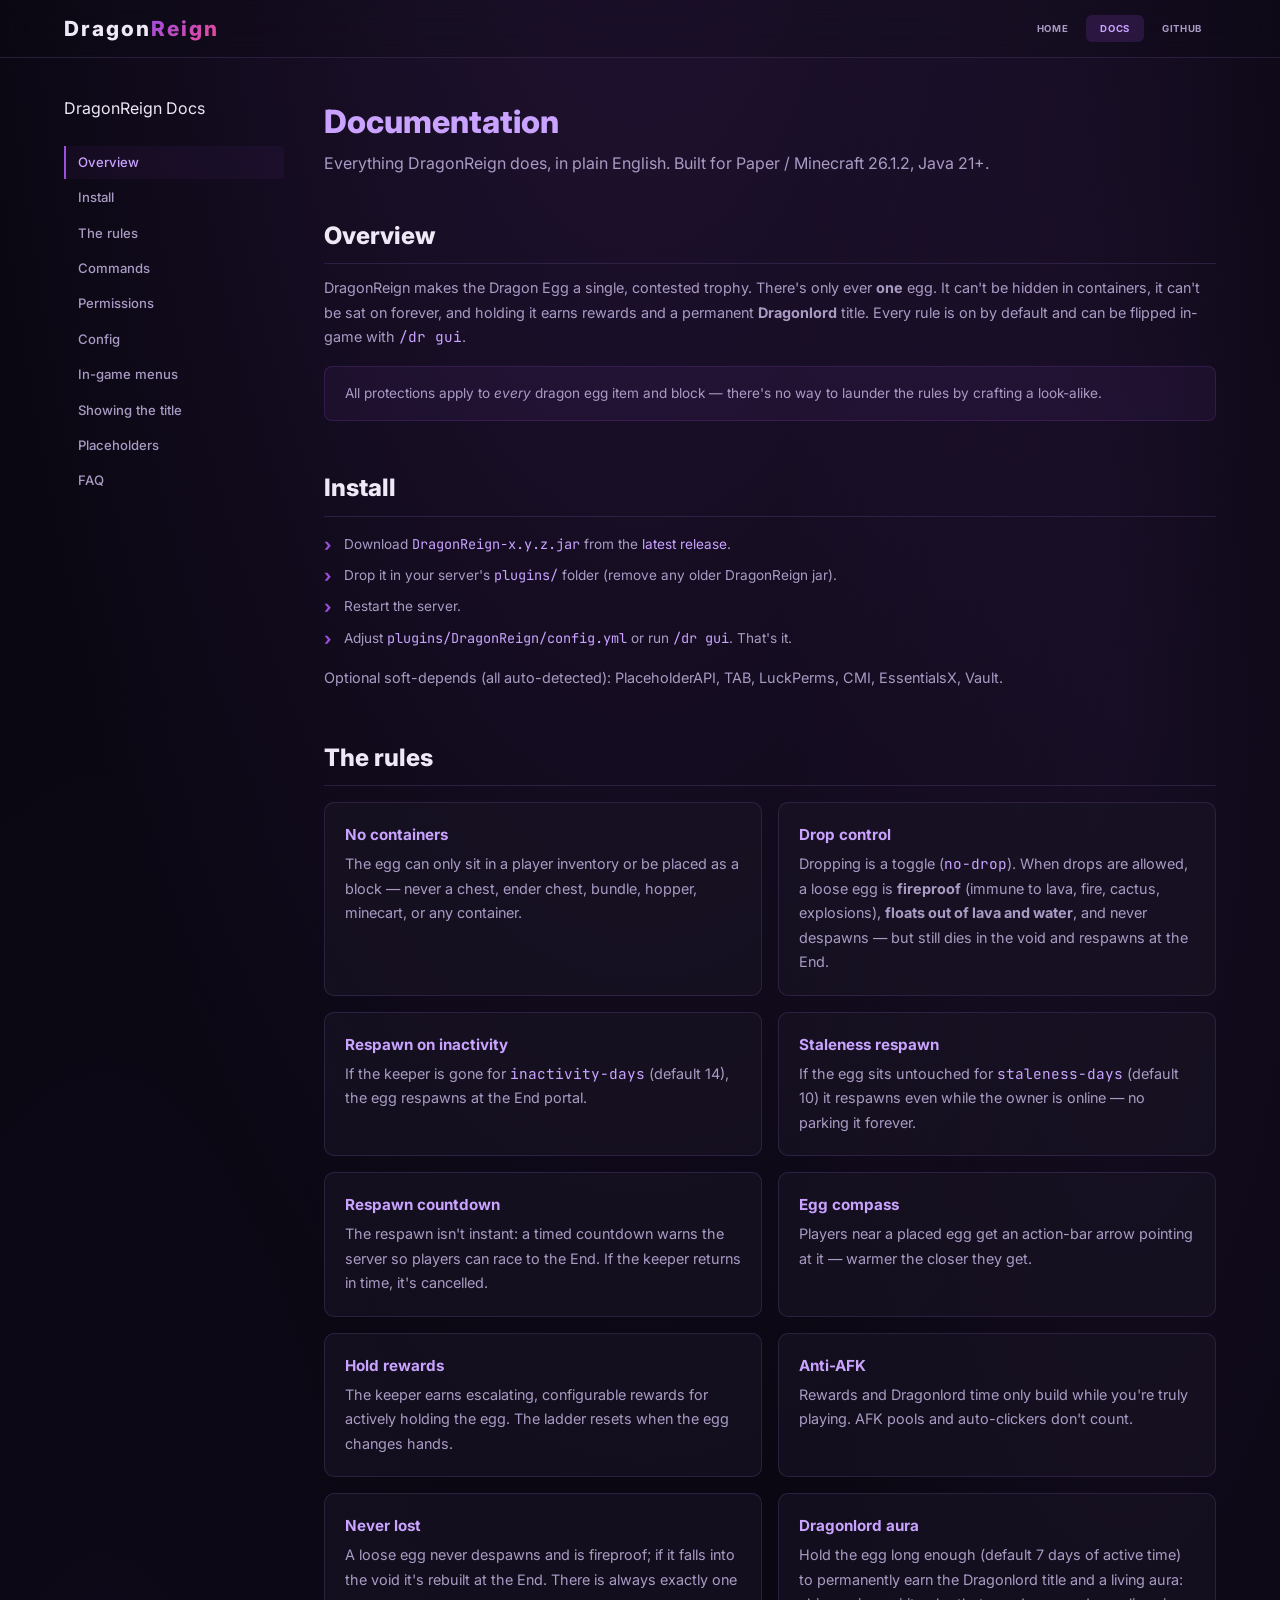
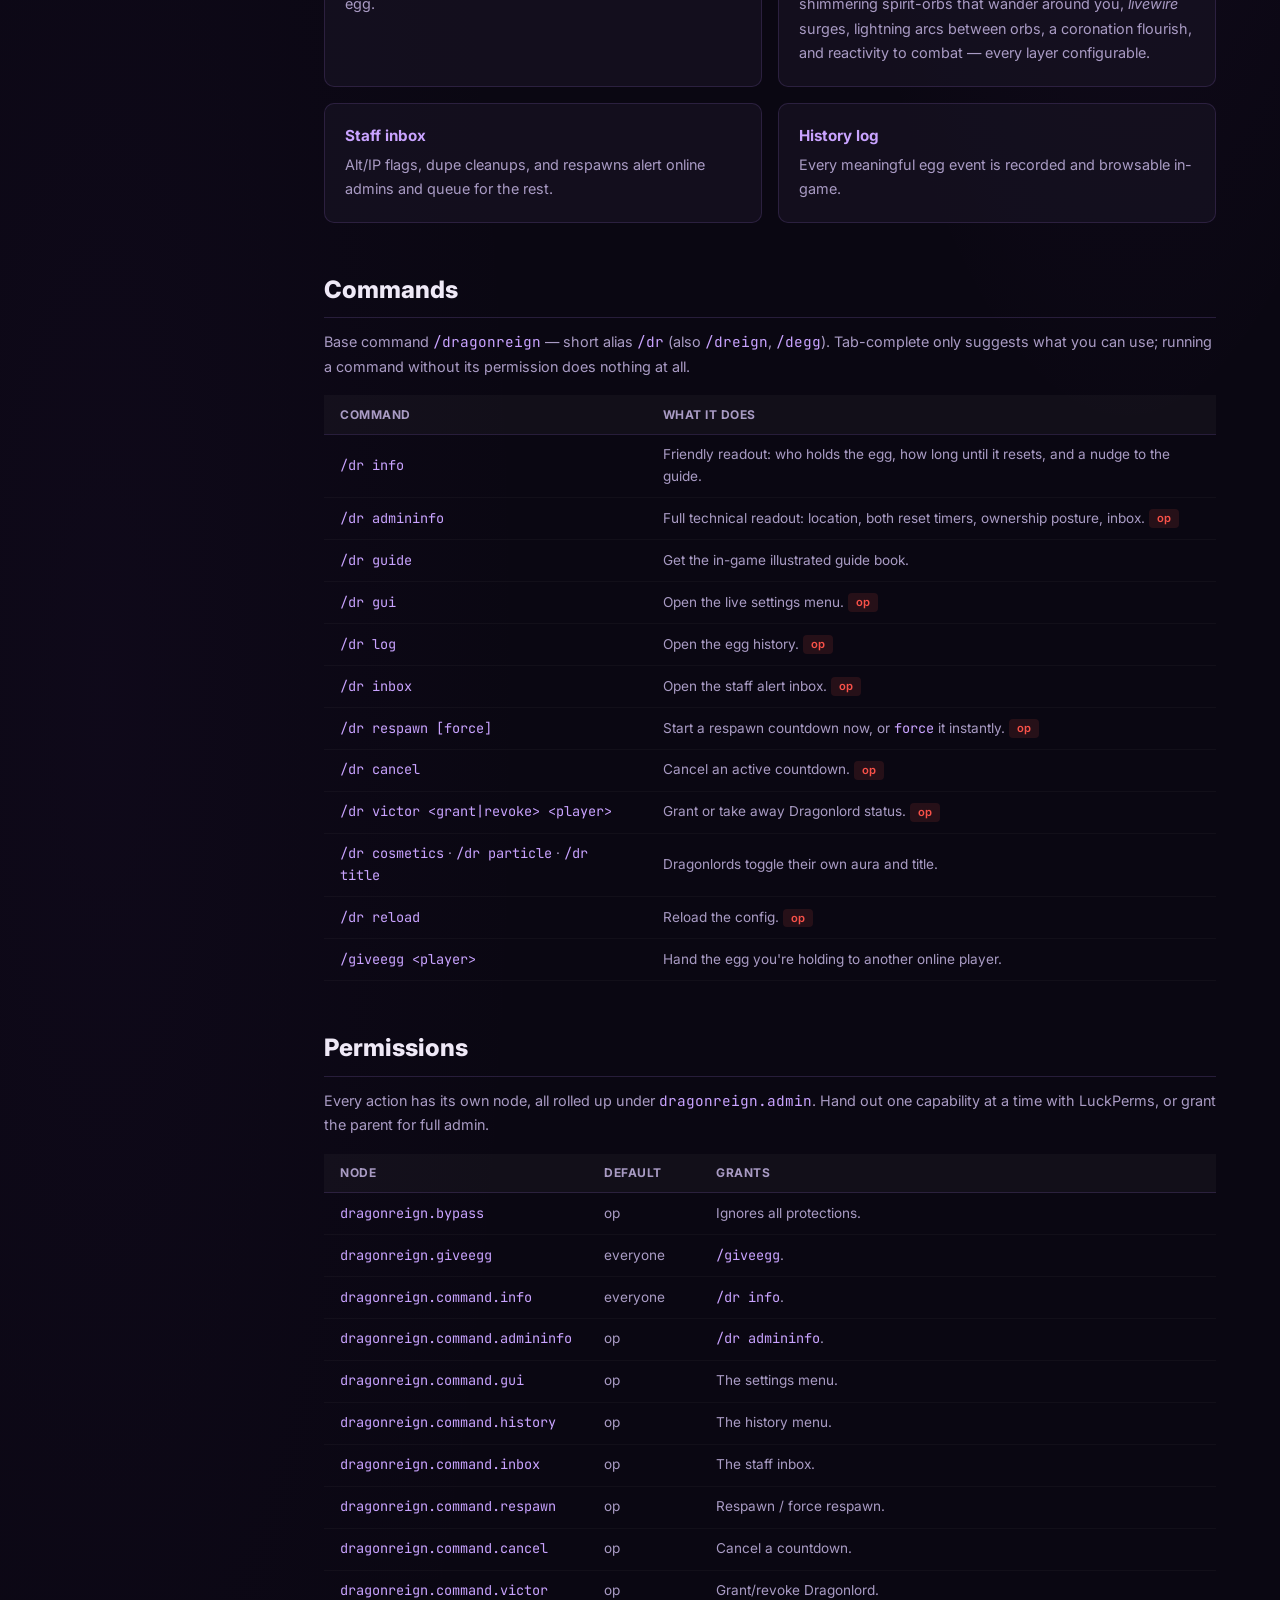
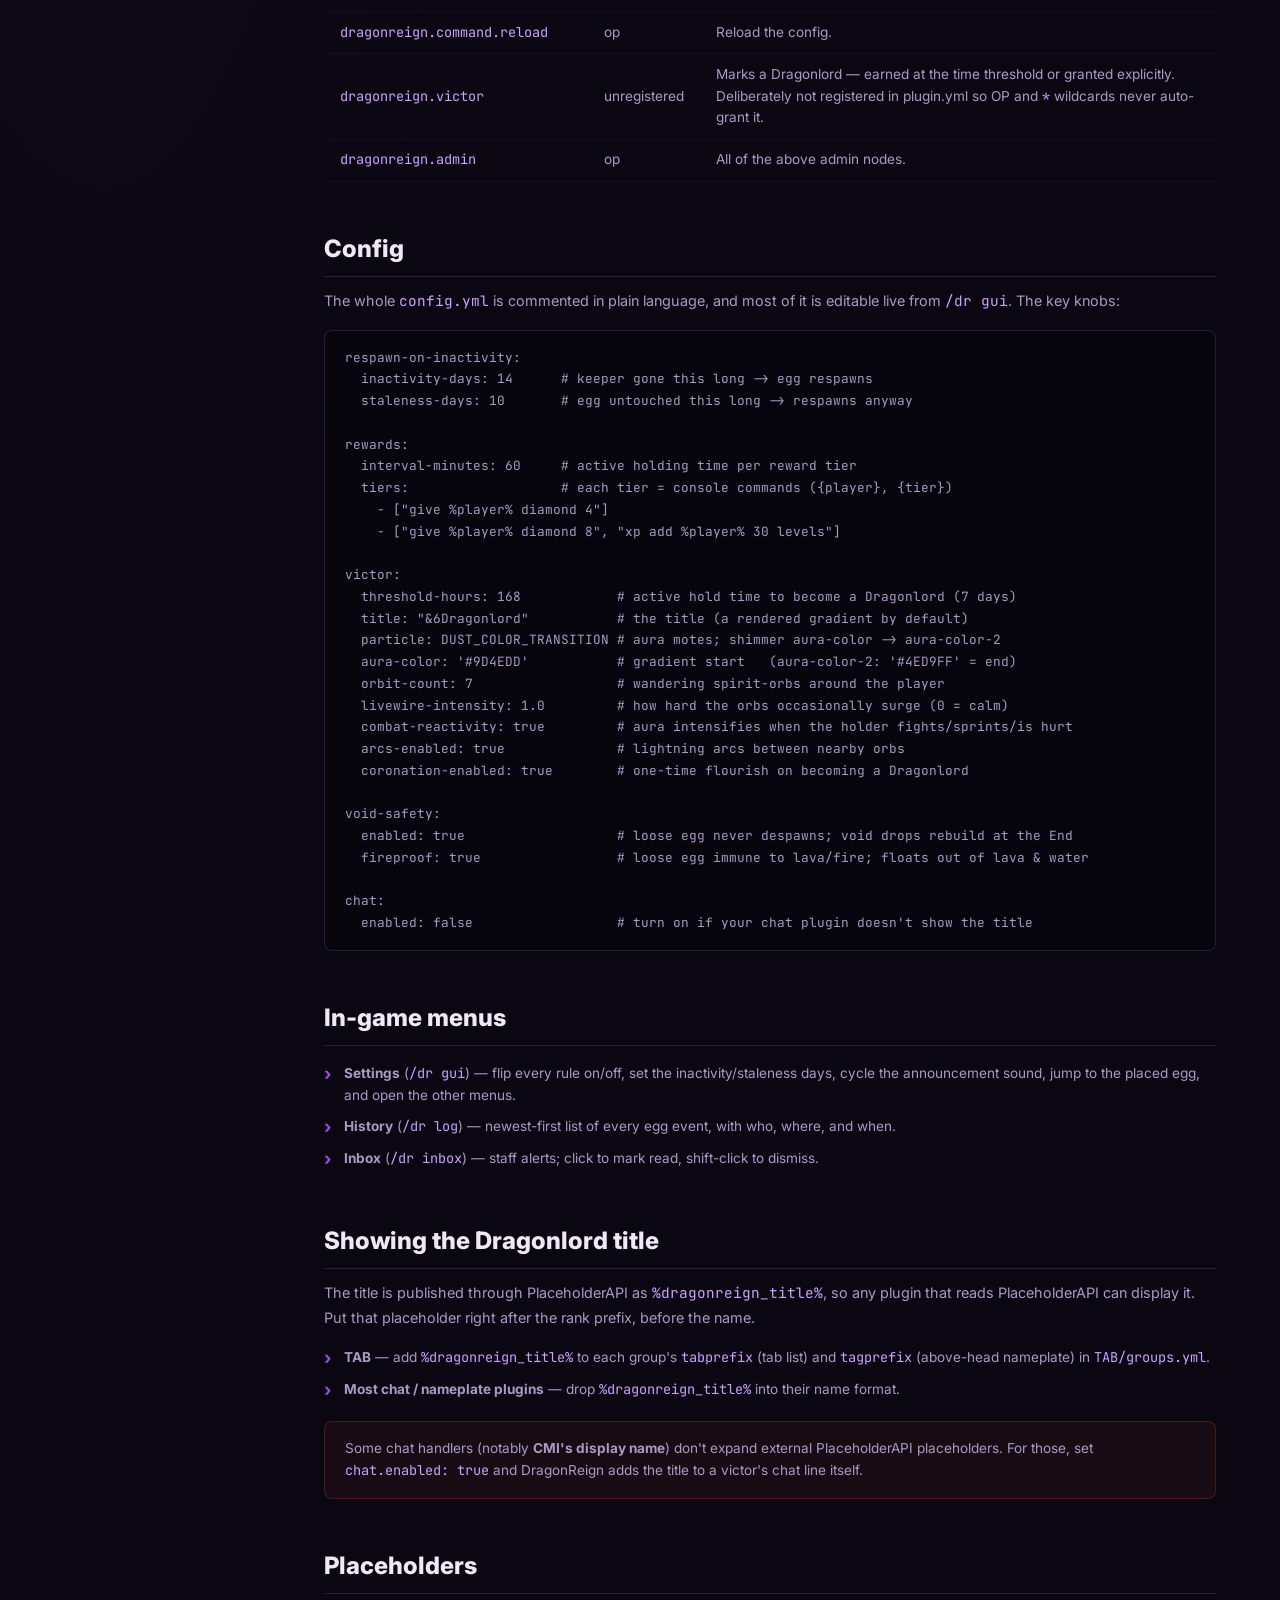
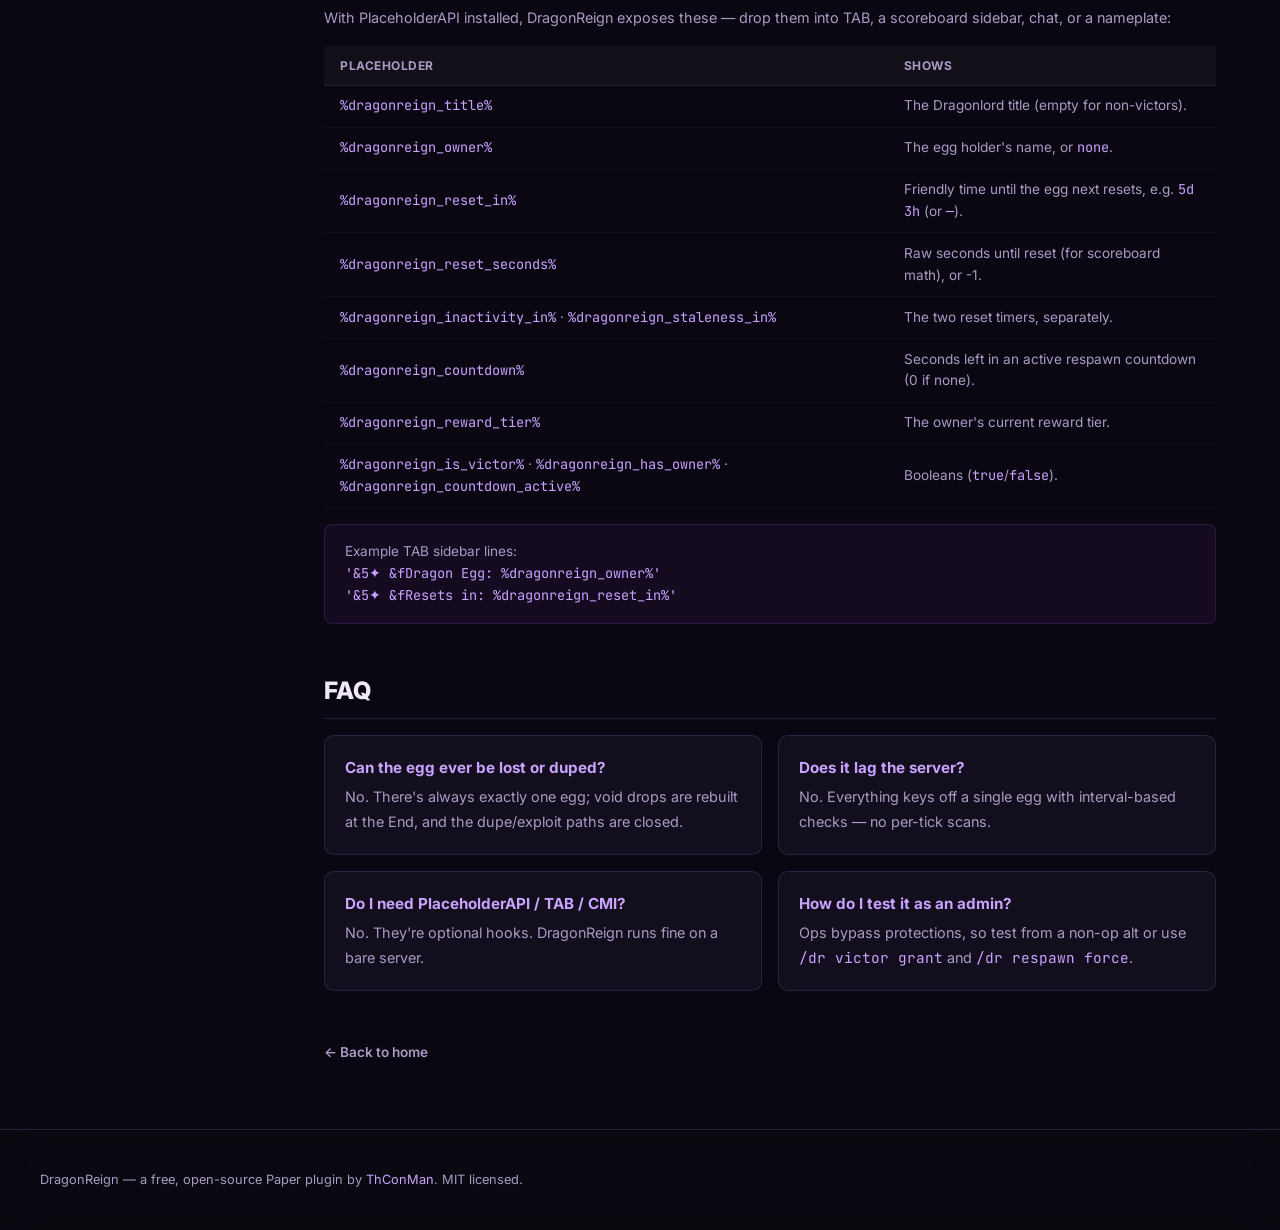
==== commit 4fd1ba53: "Docs site: v1.3.1 features + AI logo - New AI dragon-egg logo (logo.png; logo-badge.png alt), used f" ====
--- a/docs.html
+++ b/docs.html
@@ -5,7 +5,7 @@
     <meta name="viewport" content="width=device-width, initial-scale=1.0">
     <title>DragonReign — Documentation</title>
     <meta name="description" content="DragonReign documentation: install, the rules, commands, permissions, config, GUIs, and how to show the Dragonlord title in chat, tab, and nameplates.">
-    <link rel="icon" href="logo.svg">
+    <link rel="icon" href="logo.png">
     <link rel="preconnect" href="https://fonts.googleapis.com">
     <link href="https://fonts.googleapis.com/css2?family=Inter:wght@400;500;600;700;800&family=JetBrains+Mono:wght@500&display=swap" rel="stylesheet">
     <link rel="stylesheet" href="css/style.css">
@@ -39,6 +39,7 @@
             <a href="#config">Config</a>
             <a href="#guis">In-game menus</a>
             <a href="#title">Showing the title</a>
+            <a href="#placeholders">Placeholders</a>
             <a href="#faq">FAQ</a>
         </nav>
     </aside>
@@ -68,15 +69,15 @@
             <h2>The rules</h2>
             <div class="docs-grid">
                 <div class="docs-grid-item"><h4>No containers</h4><p>The egg can only sit in a player inventory or be placed as a block — never a chest, ender chest, bundle, hopper, minecart, or any container.</p></div>
-                <div class="docs-grid-item"><h4>No drop</h4><p>You can't drop the egg on the ground.</p></div>
+                <div class="docs-grid-item"><h4>Drop control</h4><p>Dropping is a toggle (<span class="mono">no-drop</span>). When drops are allowed, a loose egg is <strong>fireproof</strong> (immune to lava, fire, cactus, explosions), <strong>floats out of lava and water</strong>, and never despawns — but still dies in the void and respawns at the End.</p></div>
                 <div class="docs-grid-item"><h4>Respawn on inactivity</h4><p>If the keeper is gone for <span class="mono">inactivity-days</span> (default 14), the egg respawns at the End portal.</p></div>
                 <div class="docs-grid-item"><h4>Staleness respawn</h4><p>If the egg sits untouched for <span class="mono">staleness-days</span> (default 10) it respawns even while the owner is online — no parking it forever.</p></div>
                 <div class="docs-grid-item"><h4>Respawn countdown</h4><p>The respawn isn't instant: a timed countdown warns the server so players can race to the End. If the keeper returns in time, it's cancelled.</p></div>
                 <div class="docs-grid-item"><h4>Egg compass</h4><p>Players near a placed egg get an action-bar arrow pointing at it — warmer the closer they get.</p></div>
                 <div class="docs-grid-item"><h4>Hold rewards</h4><p>The keeper earns escalating, configurable rewards for actively holding the egg. The ladder resets when the egg changes hands.</p></div>
                 <div class="docs-grid-item"><h4>Anti-AFK</h4><p>Rewards and Dragonlord time only build while you're truly playing. AFK pools and auto-clickers don't count.</p></div>
-                <div class="docs-grid-item"><h4>Void safety</h4><p>An egg that falls into the void is rebuilt at the End — the one egg can never be lost.</p></div>
-                <div class="docs-grid-item"><h4>Dragonlord cosmetics</h4><p>Hold the egg long enough (default 7 days of active time) to permanently earn the Dragonlord title and a glowing aura.</p></div>
+                <div class="docs-grid-item"><h4>Never lost</h4><p>A loose egg never despawns and is fireproof; if it falls into the void it's rebuilt at the End. There is always exactly one egg.</p></div>
+                <div class="docs-grid-item"><h4>Dragonlord aura</h4><p>Hold the egg long enough (default 7 days of active time) to permanently earn the Dragonlord title and a living aura: shimmering spirit-orbs that wander around you, <em>livewire</em> surges, lightning arcs between orbs, a coronation flourish, and reactivity to combat — every layer configurable.</p></div>
                 <div class="docs-grid-item"><h4>Staff inbox</h4><p>Alt/IP flags, dupe cleanups, and respawns alert online admins and queue for the rest.</p></div>
                 <div class="docs-grid-item"><h4>History log</h4><p>Every meaningful egg event is recorded and browsable in-game.</p></div>
             </div>
@@ -89,7 +90,9 @@
                 <table class="docs-table">
                     <thead><tr><th>Command</th><th>What it does</th></tr></thead>
                     <tbody>
-                        <tr><td><span class="mono">/dr info</span></td><td>Who holds the egg + which rules are on. Admins also see exact location and timers.</td></tr>
+                        <tr><td><span class="mono">/dr info</span></td><td>Friendly readout: who holds the egg, how long until it resets, and a nudge to the guide.</td></tr>
+                        <tr><td><span class="mono">/dr admininfo</span></td><td>Full technical readout: location, both reset timers, ownership posture, inbox. <span class="docs-tag docs-tag-op">op</span></td></tr>
+                        <tr><td><span class="mono">/dr guide</span></td><td>Get the in-game illustrated guide book.</td></tr>
                         <tr><td><span class="mono">/dr gui</span></td><td>Open the live settings menu. <span class="docs-tag docs-tag-op">op</span></td></tr>
                         <tr><td><span class="mono">/dr log</span></td><td>Open the egg history. <span class="docs-tag docs-tag-op">op</span></td></tr>
                         <tr><td><span class="mono">/dr inbox</span></td><td>Open the staff alert inbox. <span class="docs-tag docs-tag-op">op</span></td></tr>
@@ -114,6 +117,7 @@
                         <tr><td><span class="mono">dragonreign.bypass</span></td><td>op</td><td>Ignores all protections.</td></tr>
                         <tr><td><span class="mono">dragonreign.giveegg</span></td><td>everyone</td><td><span class="mono">/giveegg</span>.</td></tr>
                         <tr><td><span class="mono">dragonreign.command.info</span></td><td>everyone</td><td><span class="mono">/dr info</span>.</td></tr>
+                        <tr><td><span class="mono">dragonreign.command.admininfo</span></td><td>op</td><td><span class="mono">/dr admininfo</span>.</td></tr>
                         <tr><td><span class="mono">dragonreign.command.gui</span></td><td>op</td><td>The settings menu.</td></tr>
                         <tr><td><span class="mono">dragonreign.command.history</span></td><td>op</td><td>The history menu.</td></tr>
                         <tr><td><span class="mono">dragonreign.command.inbox</span></td><td>op</td><td>The staff inbox.</td></tr>
@@ -121,7 +125,7 @@
                         <tr><td><span class="mono">dragonreign.command.cancel</span></td><td>op</td><td>Cancel a countdown.</td></tr>
                         <tr><td><span class="mono">dragonreign.command.victor</span></td><td>op</td><td>Grant/revoke Dragonlord.</td></tr>
                         <tr><td><span class="mono">dragonreign.command.reload</span></td><td>op</td><td>Reload the config.</td></tr>
-                        <tr><td><span class="mono">dragonreign.victor</span></td><td>false</td><td>Marks a Dragonlord (auto-granted at the time threshold).</td></tr>
+                        <tr><td><span class="mono">dragonreign.victor</span></td><td>unregistered</td><td>Marks a Dragonlord — earned at the time threshold or granted explicitly. Deliberately not registered in plugin.yml so OP and <span class="mono">*</span> wildcards never auto-grant it.</td></tr>
                         <tr><td><span class="mono">dragonreign.admin</span></td><td>op</td><td>All of the above admin nodes.</td></tr>
                     </tbody>
                 </table>
@@ -142,12 +146,22 @@
     - ["give %player% diamond 8", "xp add %player% 30 levels"]
 
 victor:
-  threshold-hours: 168     # active hold time to become a Dragonlord (7 days)
-  title: "&amp;6Dragonlord"    # the title (a rendered gradient by default)
-  particle: PORTAL         # the aura (the purple enderman swirl)
+  threshold-hours: 168            # active hold time to become a Dragonlord (7 days)
+  title: "&amp;6Dragonlord"           # the title (a rendered gradient by default)
+  particle: DUST_COLOR_TRANSITION # aura motes; shimmer aura-color -> aura-color-2
+  aura-color: '#9D4EDD'           # gradient start   (aura-color-2: '#4ED9FF' = end)
+  orbit-count: 7                  # wandering spirit-orbs around the player
+  livewire-intensity: 1.0         # how hard the orbs occasionally surge (0 = calm)
+  combat-reactivity: true         # aura intensifies when the holder fights/sprints/is hurt
+  arcs-enabled: true              # lightning arcs between nearby orbs
+  coronation-enabled: true        # one-time flourish on becoming a Dragonlord
+
+void-safety:
+  enabled: true                   # loose egg never despawns; void drops rebuild at the End
+  fireproof: true                 # loose egg immune to lava/fire; floats out of lava &amp; water
 
 chat:
-  enabled: false           # turn on if your chat plugin doesn't show the title</pre>
+  enabled: false                  # turn on if your chat plugin doesn't show the title</pre>
         </section>
 
         <section class="docs-section" id="guis">
@@ -167,6 +181,27 @@
                 <li><strong>Most chat / nameplate plugins</strong> — drop <span class="mono">%dragonreign_title%</span> into their name format.</li>
             </ul>
             <div class="docs-callout docs-callout-warn">Some chat handlers (notably <strong>CMI's display name</strong>) don't expand external PlaceholderAPI placeholders. For those, set <span class="mono">chat.enabled: true</span> and DragonReign adds the title to a victor's chat line itself.</div>
+        </section>
+
+        <section class="docs-section" id="placeholders">
+            <h2>Placeholders</h2>
+            <p>With PlaceholderAPI installed, DragonReign exposes these — drop them into TAB, a scoreboard sidebar, chat, or a nameplate:</p>
+            <div class="docs-table-wrap">
+                <table class="docs-table">
+                    <thead><tr><th>Placeholder</th><th>Shows</th></tr></thead>
+                    <tbody>
+                        <tr><td><span class="mono">%dragonreign_title%</span></td><td>The Dragonlord title (empty for non-victors).</td></tr>
+                        <tr><td><span class="mono">%dragonreign_owner%</span></td><td>The egg holder's name, or <span class="mono">none</span>.</td></tr>
+                        <tr><td><span class="mono">%dragonreign_reset_in%</span></td><td>Friendly time until the egg next resets, e.g. <span class="mono">5d 3h</span> (or <span class="mono">—</span>).</td></tr>
+                        <tr><td><span class="mono">%dragonreign_reset_seconds%</span></td><td>Raw seconds until reset (for scoreboard math), or -1.</td></tr>
+                        <tr><td><span class="mono">%dragonreign_inactivity_in%</span> · <span class="mono">%dragonreign_staleness_in%</span></td><td>The two reset timers, separately.</td></tr>
+                        <tr><td><span class="mono">%dragonreign_countdown%</span></td><td>Seconds left in an active respawn countdown (0 if none).</td></tr>
+                        <tr><td><span class="mono">%dragonreign_reward_tier%</span></td><td>The owner's current reward tier.</td></tr>
+                        <tr><td><span class="mono">%dragonreign_is_victor%</span> · <span class="mono">%dragonreign_has_owner%</span> · <span class="mono">%dragonreign_countdown_active%</span></td><td>Booleans (<span class="mono">true</span>/<span class="mono">false</span>).</td></tr>
+                    </tbody>
+                </table>
+            </div>
+            <div class="docs-callout">Example TAB sidebar lines:<br><span class="mono">'&amp;5✦ &amp;fDragon Egg: %dragonreign_owner%'</span><br><span class="mono">'&amp;5✦ &amp;fResets in: %dragonreign_reset_in%'</span></div>
         </section>
 
         <section class="docs-section" id="faq">
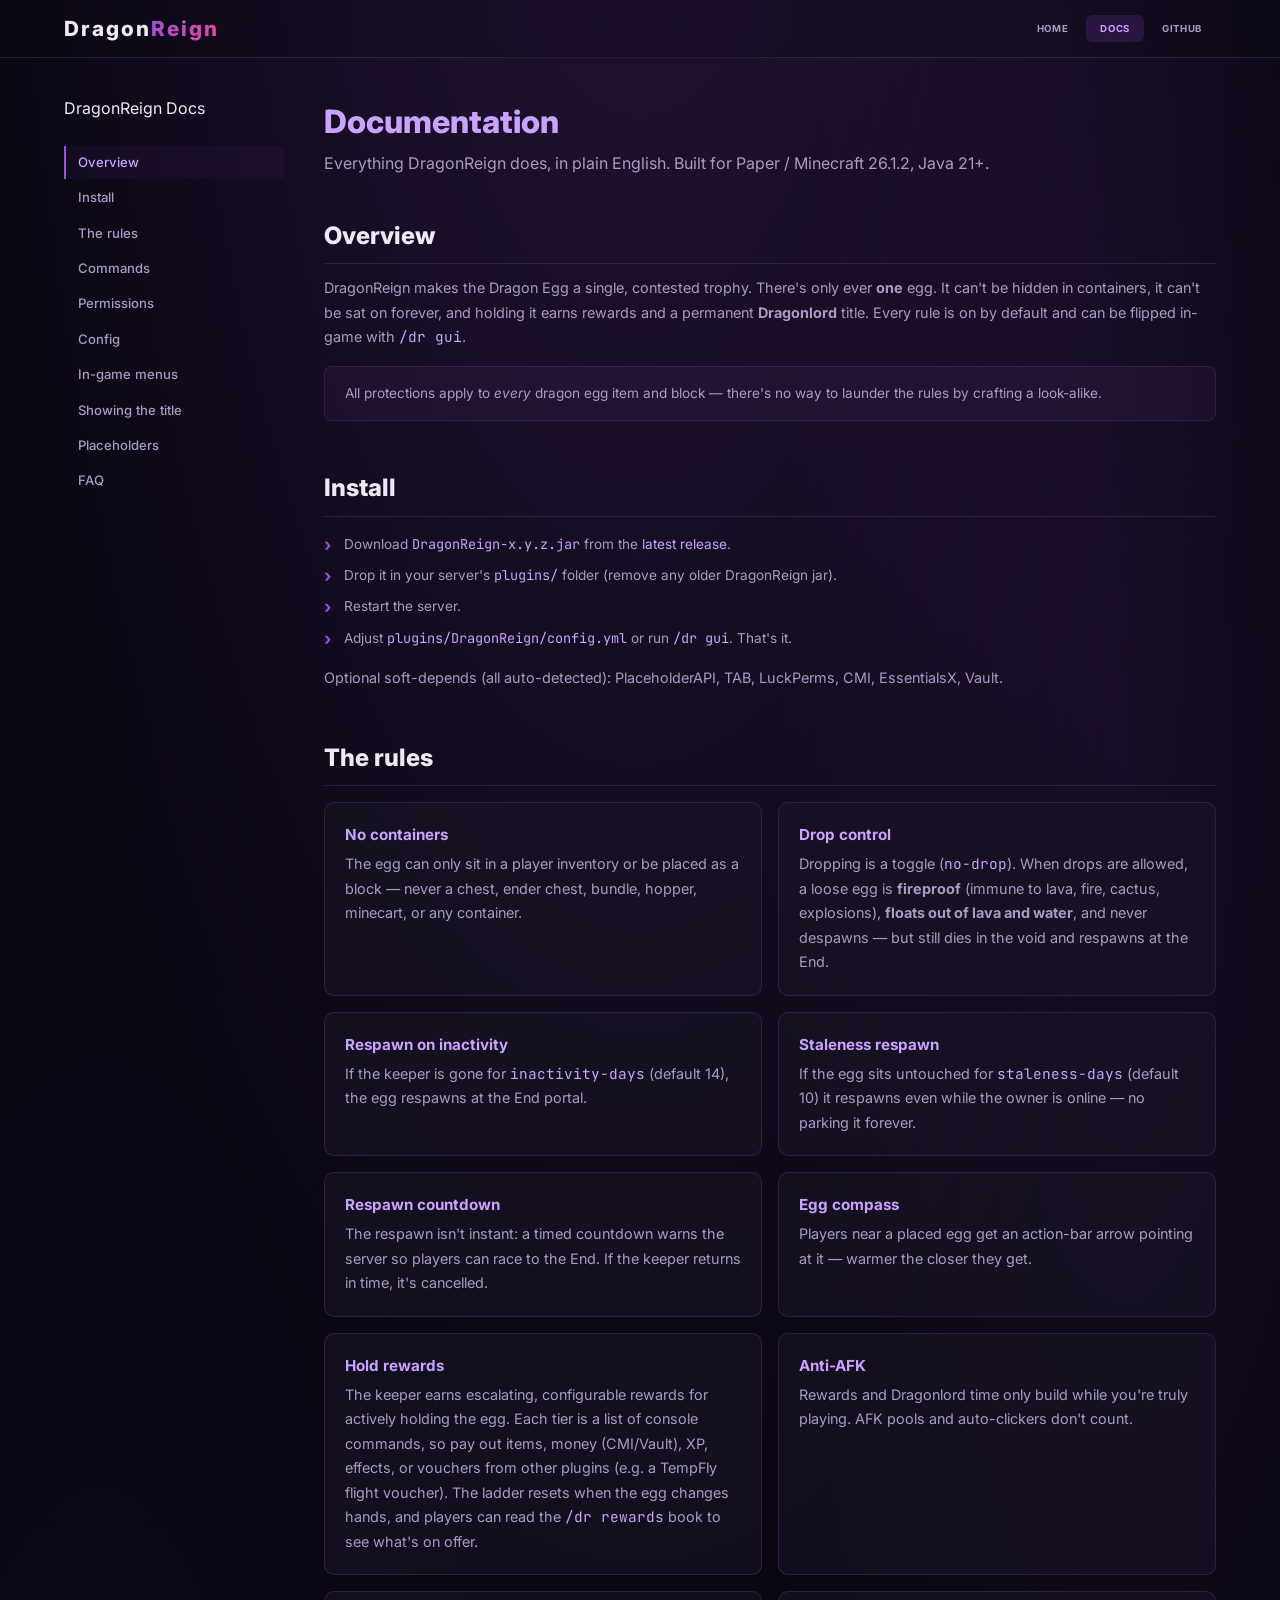
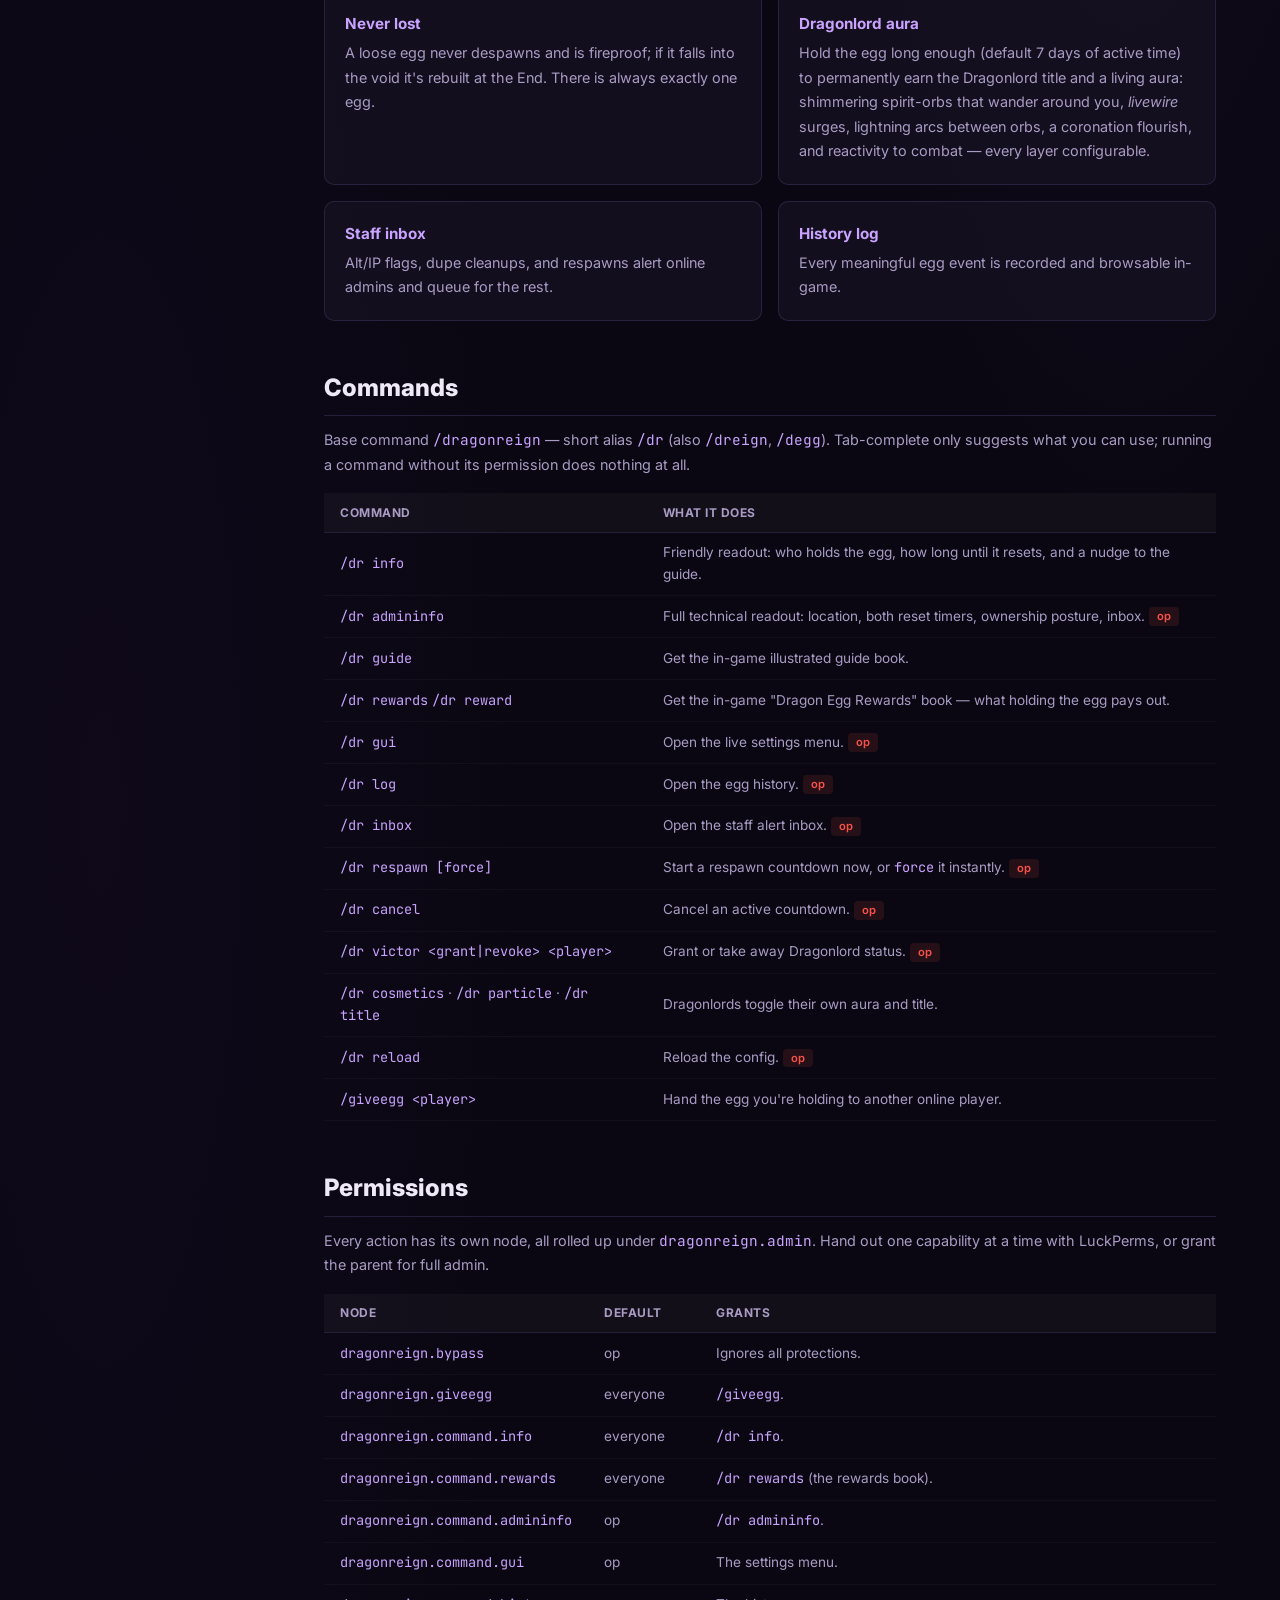
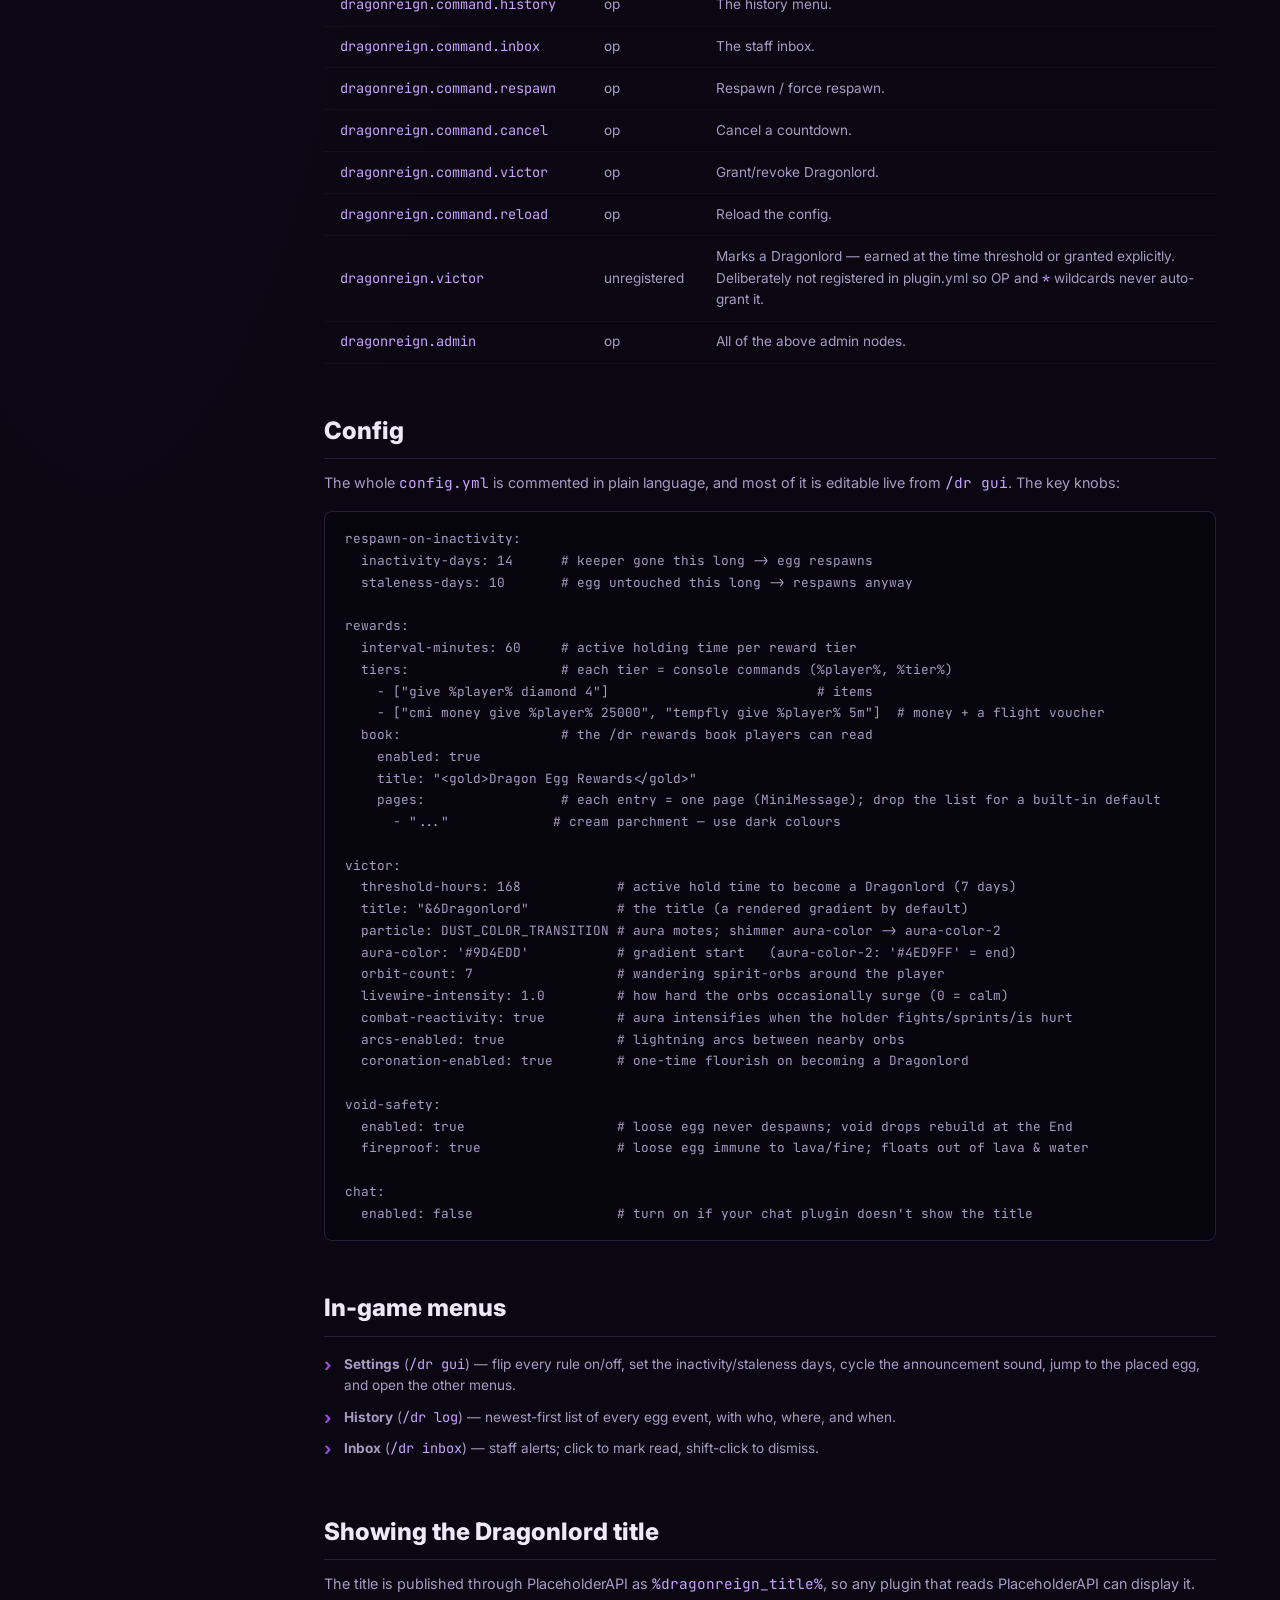
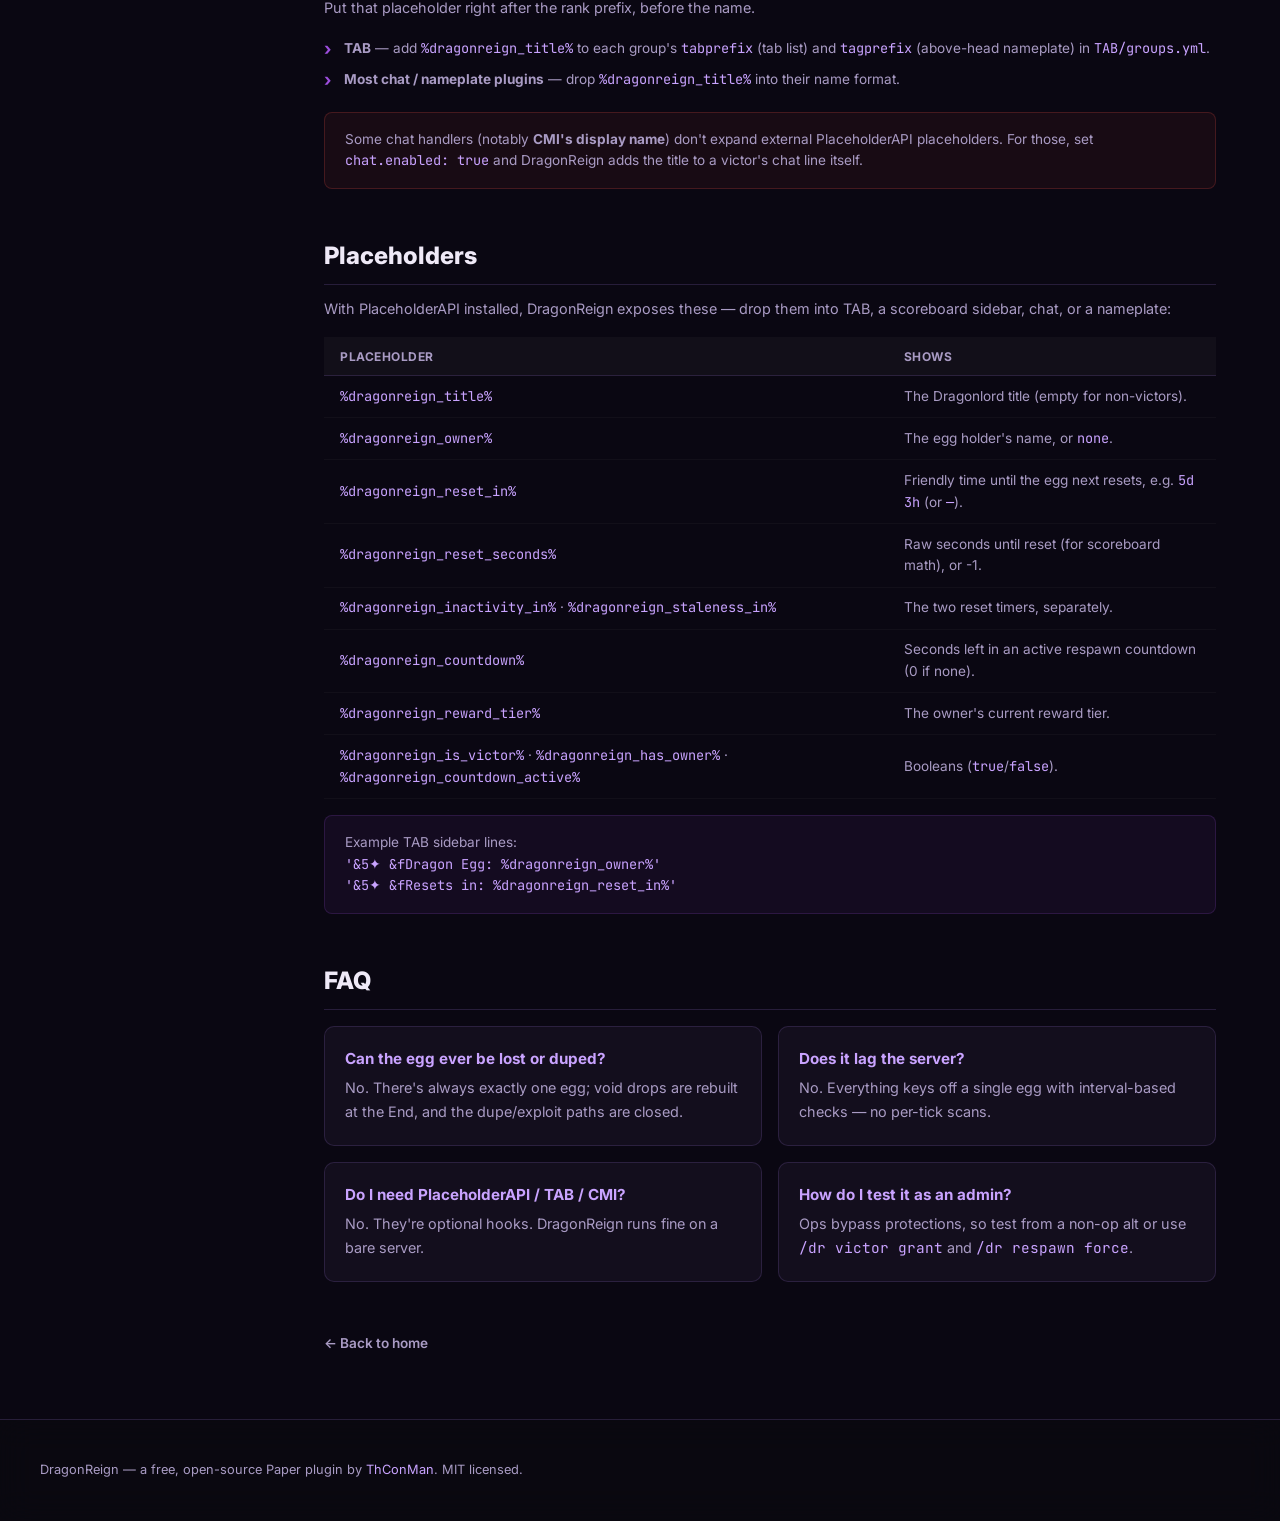
==== commit 0e7d064b: "DragonReign v1.3.2 — rewards book + reward/config updates Adds RewardsBook command/UI and reward/con" ====
--- a/docs.html
+++ b/docs.html
@@ -74,7 +74,7 @@
                 <div class="docs-grid-item"><h4>Staleness respawn</h4><p>If the egg sits untouched for <span class="mono">staleness-days</span> (default 10) it respawns even while the owner is online — no parking it forever.</p></div>
                 <div class="docs-grid-item"><h4>Respawn countdown</h4><p>The respawn isn't instant: a timed countdown warns the server so players can race to the End. If the keeper returns in time, it's cancelled.</p></div>
                 <div class="docs-grid-item"><h4>Egg compass</h4><p>Players near a placed egg get an action-bar arrow pointing at it — warmer the closer they get.</p></div>
-                <div class="docs-grid-item"><h4>Hold rewards</h4><p>The keeper earns escalating, configurable rewards for actively holding the egg. The ladder resets when the egg changes hands.</p></div>
+                <div class="docs-grid-item"><h4>Hold rewards</h4><p>The keeper earns escalating, configurable rewards for actively holding the egg. Each tier is a list of console commands, so pay out items, money (CMI/Vault), XP, effects, or vouchers from other plugins (e.g. a TempFly flight voucher). The ladder resets when the egg changes hands, and players can read the <span class="mono">/dr rewards</span> book to see what's on offer.</p></div>
                 <div class="docs-grid-item"><h4>Anti-AFK</h4><p>Rewards and Dragonlord time only build while you're truly playing. AFK pools and auto-clickers don't count.</p></div>
                 <div class="docs-grid-item"><h4>Never lost</h4><p>A loose egg never despawns and is fireproof; if it falls into the void it's rebuilt at the End. There is always exactly one egg.</p></div>
                 <div class="docs-grid-item"><h4>Dragonlord aura</h4><p>Hold the egg long enough (default 7 days of active time) to permanently earn the Dragonlord title and a living aura: shimmering spirit-orbs that wander around you, <em>livewire</em> surges, lightning arcs between orbs, a coronation flourish, and reactivity to combat — every layer configurable.</p></div>
@@ -93,6 +93,7 @@
                         <tr><td><span class="mono">/dr info</span></td><td>Friendly readout: who holds the egg, how long until it resets, and a nudge to the guide.</td></tr>
                         <tr><td><span class="mono">/dr admininfo</span></td><td>Full technical readout: location, both reset timers, ownership posture, inbox. <span class="docs-tag docs-tag-op">op</span></td></tr>
                         <tr><td><span class="mono">/dr guide</span></td><td>Get the in-game illustrated guide book.</td></tr>
+                        <tr><td><span class="mono">/dr rewards</span> <span class="mono">/dr reward</span></td><td>Get the in-game "Dragon Egg Rewards" book — what holding the egg pays out.</td></tr>
                         <tr><td><span class="mono">/dr gui</span></td><td>Open the live settings menu. <span class="docs-tag docs-tag-op">op</span></td></tr>
                         <tr><td><span class="mono">/dr log</span></td><td>Open the egg history. <span class="docs-tag docs-tag-op">op</span></td></tr>
                         <tr><td><span class="mono">/dr inbox</span></td><td>Open the staff alert inbox. <span class="docs-tag docs-tag-op">op</span></td></tr>
@@ -117,6 +118,7 @@
                         <tr><td><span class="mono">dragonreign.bypass</span></td><td>op</td><td>Ignores all protections.</td></tr>
                         <tr><td><span class="mono">dragonreign.giveegg</span></td><td>everyone</td><td><span class="mono">/giveegg</span>.</td></tr>
                         <tr><td><span class="mono">dragonreign.command.info</span></td><td>everyone</td><td><span class="mono">/dr info</span>.</td></tr>
+                        <tr><td><span class="mono">dragonreign.command.rewards</span></td><td>everyone</td><td><span class="mono">/dr rewards</span> (the rewards book).</td></tr>
                         <tr><td><span class="mono">dragonreign.command.admininfo</span></td><td>op</td><td><span class="mono">/dr admininfo</span>.</td></tr>
                         <tr><td><span class="mono">dragonreign.command.gui</span></td><td>op</td><td>The settings menu.</td></tr>
                         <tr><td><span class="mono">dragonreign.command.history</span></td><td>op</td><td>The history menu.</td></tr>
@@ -141,9 +143,14 @@
 
 rewards:
   interval-minutes: 60     # active holding time per reward tier
-  tiers:                   # each tier = console commands ({player}, {tier})
-    - ["give %player% diamond 4"]
-    - ["give %player% diamond 8", "xp add %player% 30 levels"]
+  tiers:                   # each tier = console commands (%player%, %tier%)
+    - ["give %player% diamond 4"]                          # items
+    - ["cmi money give %player% 25000", "tempfly give %player% 5m"]  # money + a flight voucher
+  book:                    # the /dr rewards book players can read
+    enabled: true
+    title: "&lt;gold&gt;Dragon Egg Rewards&lt;/gold&gt;"
+    pages:                 # each entry = one page (MiniMessage); drop the list for a built-in default
+      - "..."             # cream parchment — use dark colours
 
 victor:
   threshold-hours: 168            # active hold time to become a Dragonlord (7 days)
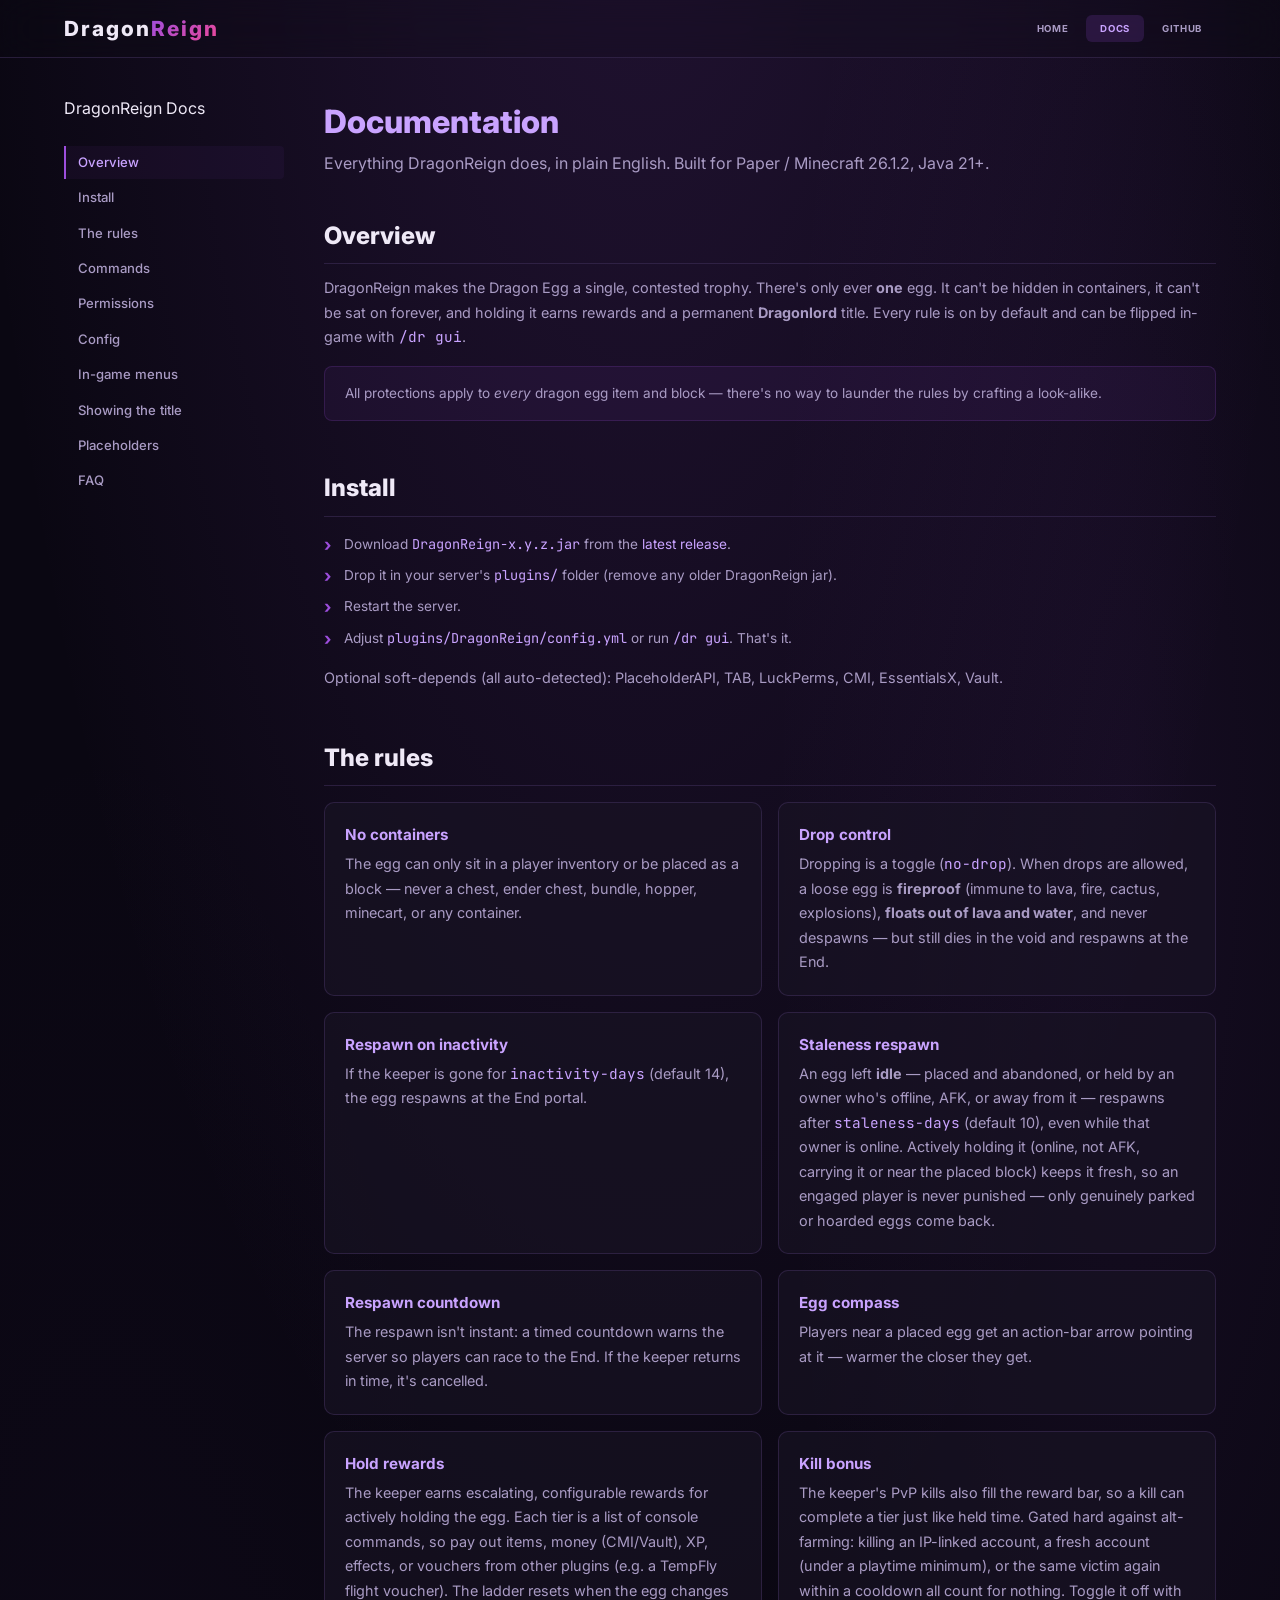
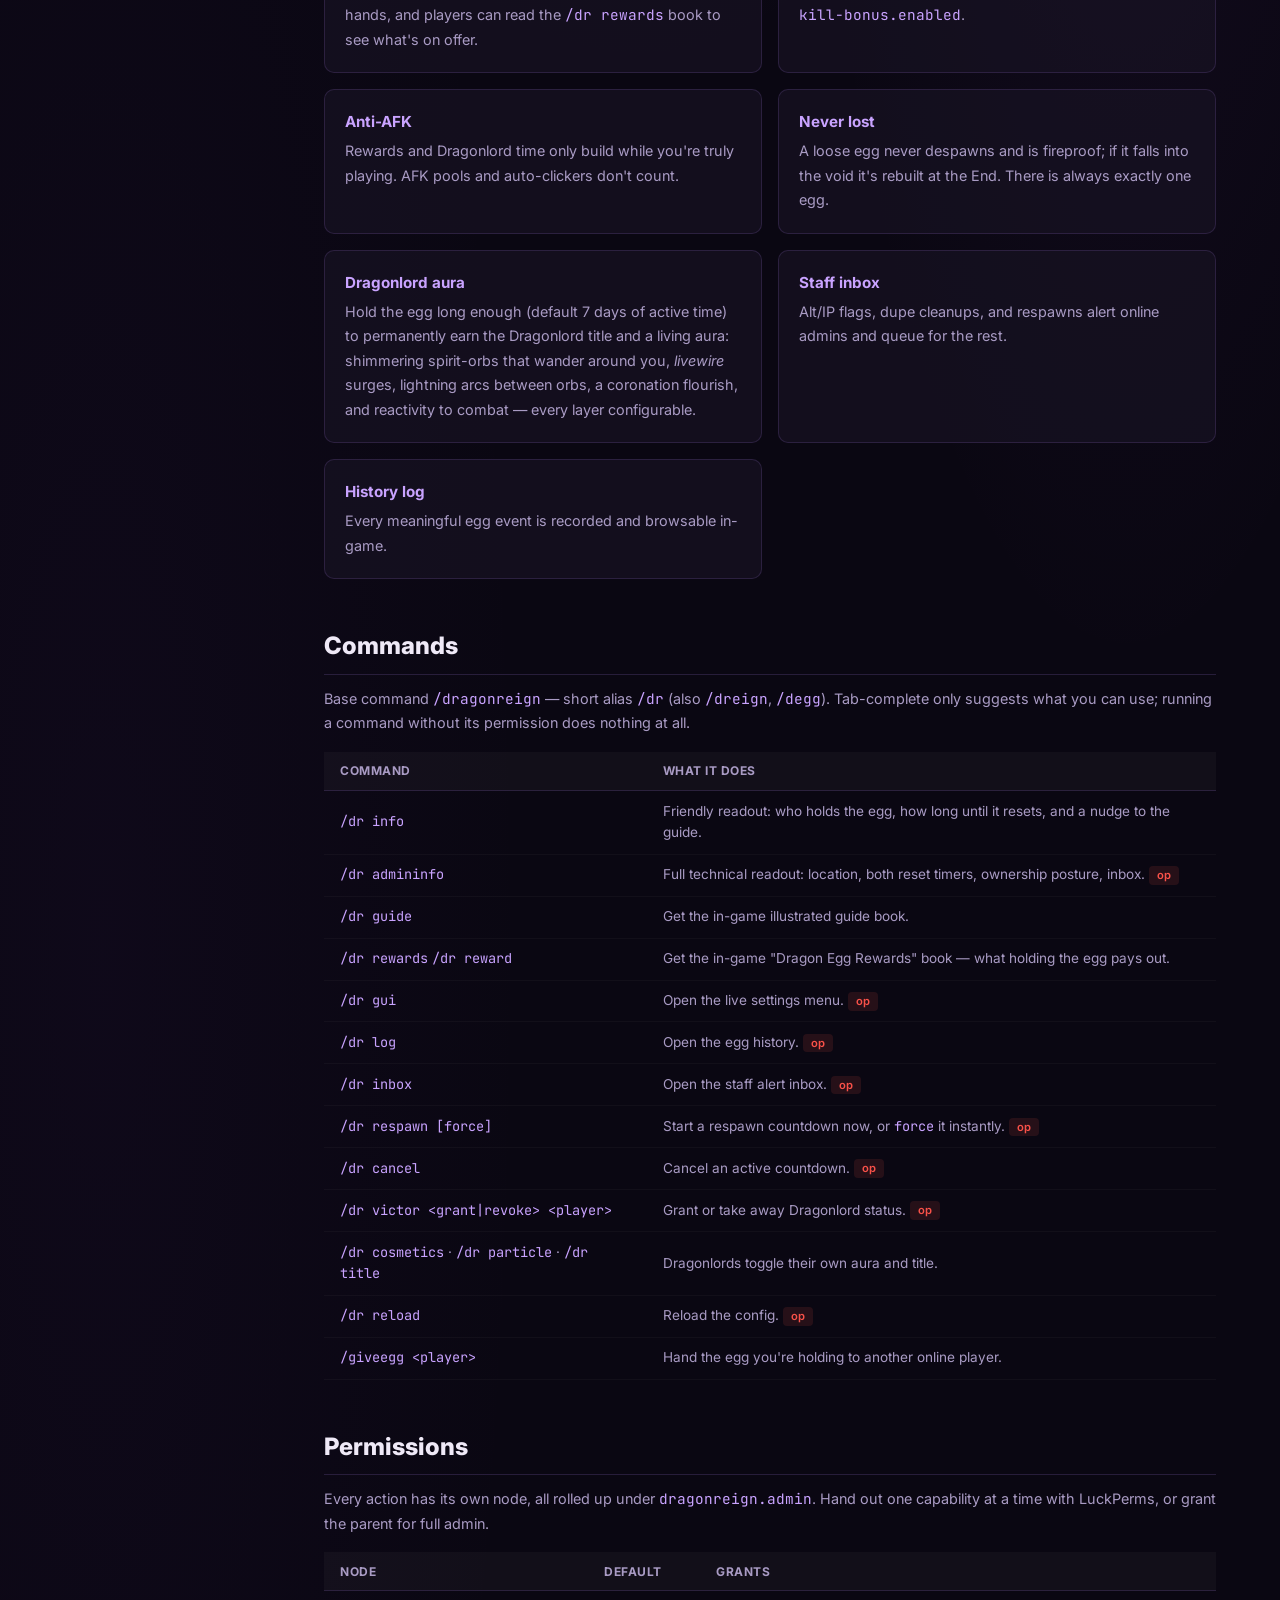
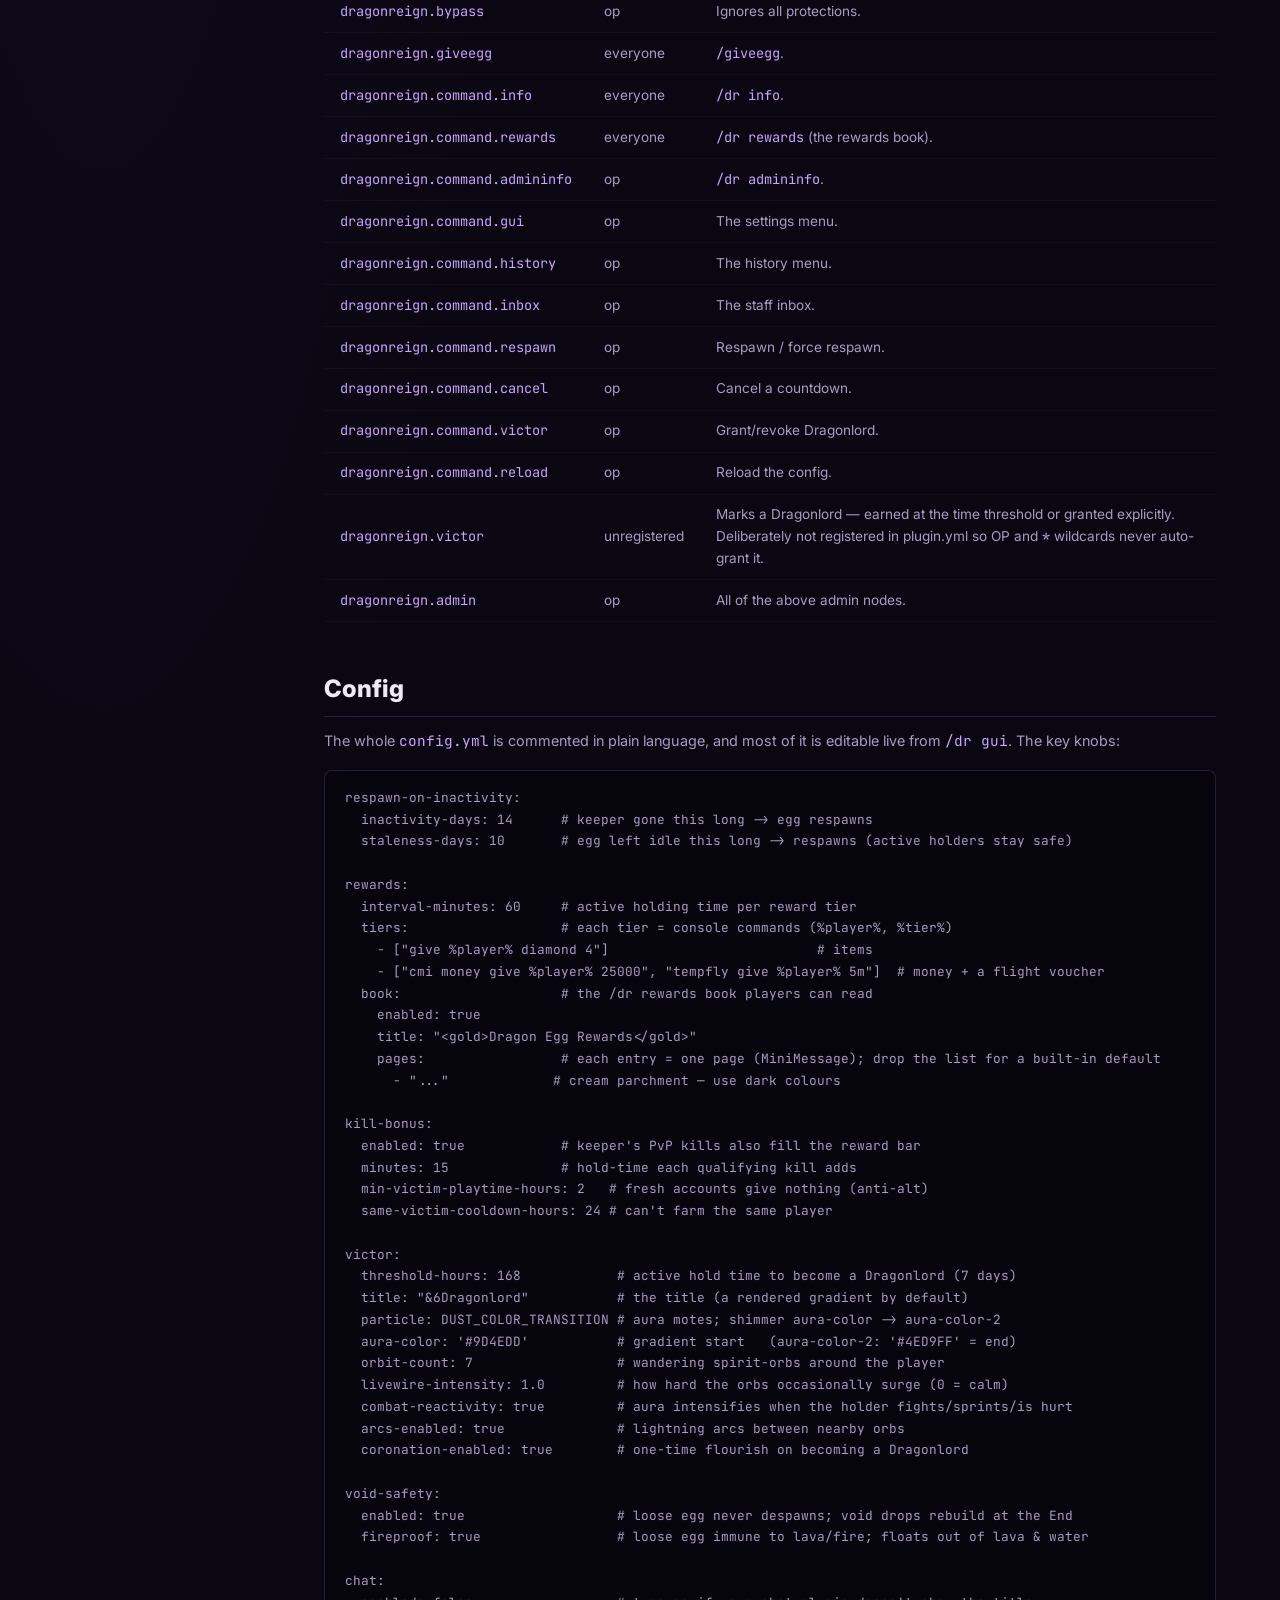
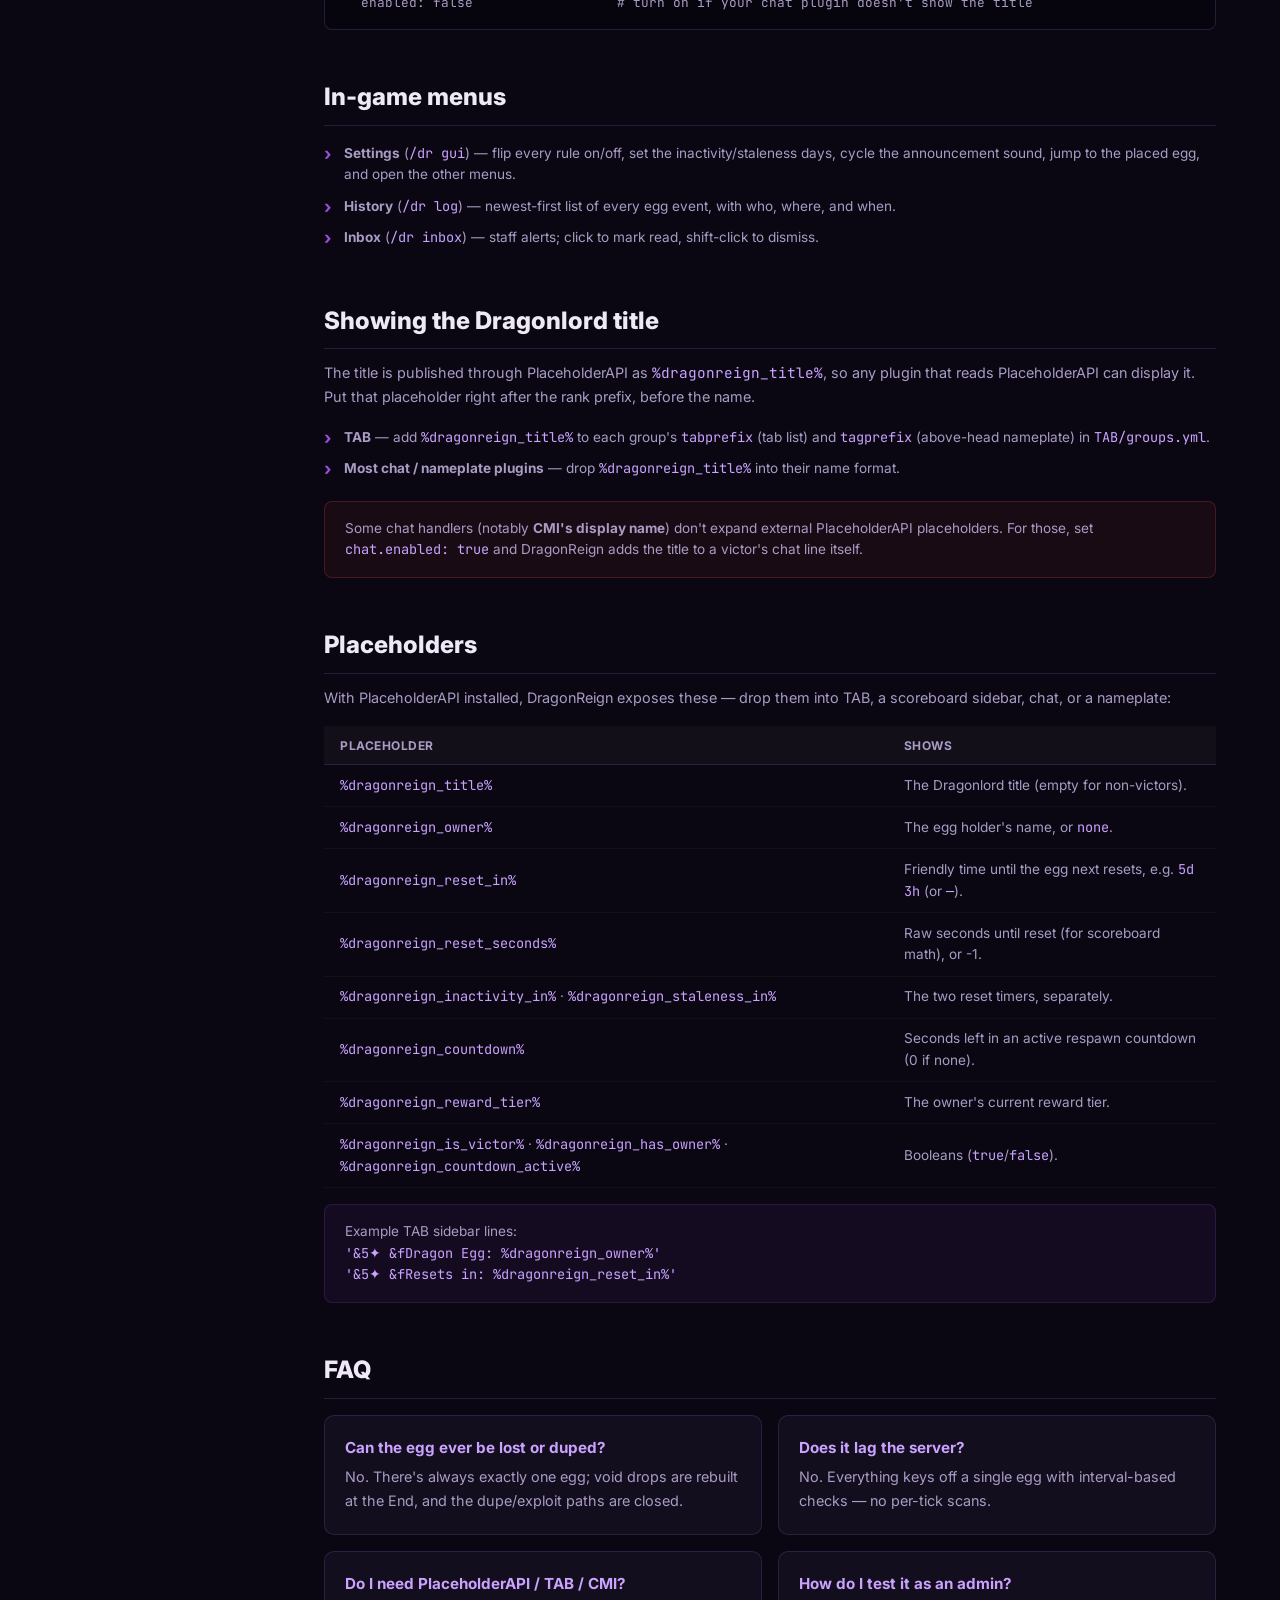
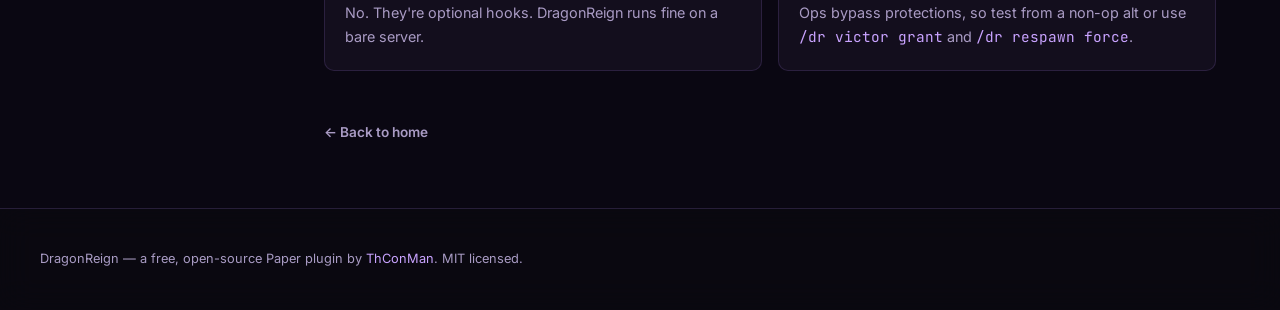
==== commit 3c716dd7: "Docs site: kill bonus + staleness-fix behavior Add a Kill bonus rules card and config example, and c" ====
--- a/docs.html
+++ b/docs.html
@@ -71,10 +71,11 @@
                 <div class="docs-grid-item"><h4>No containers</h4><p>The egg can only sit in a player inventory or be placed as a block — never a chest, ender chest, bundle, hopper, minecart, or any container.</p></div>
                 <div class="docs-grid-item"><h4>Drop control</h4><p>Dropping is a toggle (<span class="mono">no-drop</span>). When drops are allowed, a loose egg is <strong>fireproof</strong> (immune to lava, fire, cactus, explosions), <strong>floats out of lava and water</strong>, and never despawns — but still dies in the void and respawns at the End.</p></div>
                 <div class="docs-grid-item"><h4>Respawn on inactivity</h4><p>If the keeper is gone for <span class="mono">inactivity-days</span> (default 14), the egg respawns at the End portal.</p></div>
-                <div class="docs-grid-item"><h4>Staleness respawn</h4><p>If the egg sits untouched for <span class="mono">staleness-days</span> (default 10) it respawns even while the owner is online — no parking it forever.</p></div>
+                <div class="docs-grid-item"><h4>Staleness respawn</h4><p>An egg left <strong>idle</strong> — placed and abandoned, or held by an owner who's offline, AFK, or away from it — respawns after <span class="mono">staleness-days</span> (default 10), even while that owner is online. Actively holding it (online, not AFK, carrying it or near the placed block) keeps it fresh, so an engaged player is never punished — only genuinely parked or hoarded eggs come back.</p></div>
                 <div class="docs-grid-item"><h4>Respawn countdown</h4><p>The respawn isn't instant: a timed countdown warns the server so players can race to the End. If the keeper returns in time, it's cancelled.</p></div>
                 <div class="docs-grid-item"><h4>Egg compass</h4><p>Players near a placed egg get an action-bar arrow pointing at it — warmer the closer they get.</p></div>
                 <div class="docs-grid-item"><h4>Hold rewards</h4><p>The keeper earns escalating, configurable rewards for actively holding the egg. Each tier is a list of console commands, so pay out items, money (CMI/Vault), XP, effects, or vouchers from other plugins (e.g. a TempFly flight voucher). The ladder resets when the egg changes hands, and players can read the <span class="mono">/dr rewards</span> book to see what's on offer.</p></div>
+                <div class="docs-grid-item"><h4>Kill bonus</h4><p>The keeper's PvP kills also fill the reward bar, so a kill can complete a tier just like held time. Gated hard against alt-farming: killing an IP-linked account, a fresh account (under a playtime minimum), or the same victim again within a cooldown all count for nothing. Toggle it off with <span class="mono">kill-bonus.enabled</span>.</p></div>
                 <div class="docs-grid-item"><h4>Anti-AFK</h4><p>Rewards and Dragonlord time only build while you're truly playing. AFK pools and auto-clickers don't count.</p></div>
                 <div class="docs-grid-item"><h4>Never lost</h4><p>A loose egg never despawns and is fireproof; if it falls into the void it's rebuilt at the End. There is always exactly one egg.</p></div>
                 <div class="docs-grid-item"><h4>Dragonlord aura</h4><p>Hold the egg long enough (default 7 days of active time) to permanently earn the Dragonlord title and a living aura: shimmering spirit-orbs that wander around you, <em>livewire</em> surges, lightning arcs between orbs, a coronation flourish, and reactivity to combat — every layer configurable.</p></div>
@@ -139,7 +140,7 @@
             <p>The whole <span class="mono">config.yml</span> is commented in plain language, and most of it is editable live from <span class="mono">/dr gui</span>. The key knobs:</p>
             <pre class="docs-code">respawn-on-inactivity:
   inactivity-days: 14      # keeper gone this long -> egg respawns
-  staleness-days: 10       # egg untouched this long -> respawns anyway
+  staleness-days: 10       # egg left idle this long -> respawns (active holders stay safe)
 
 rewards:
   interval-minutes: 60     # active holding time per reward tier
@@ -151,6 +152,12 @@
     title: "&lt;gold&gt;Dragon Egg Rewards&lt;/gold&gt;"
     pages:                 # each entry = one page (MiniMessage); drop the list for a built-in default
       - "..."             # cream parchment — use dark colours
+
+kill-bonus:
+  enabled: true            # keeper's PvP kills also fill the reward bar
+  minutes: 15              # hold-time each qualifying kill adds
+  min-victim-playtime-hours: 2   # fresh accounts give nothing (anti-alt)
+  same-victim-cooldown-hours: 24 # can't farm the same player
 
 victor:
   threshold-hours: 168            # active hold time to become a Dragonlord (7 days)
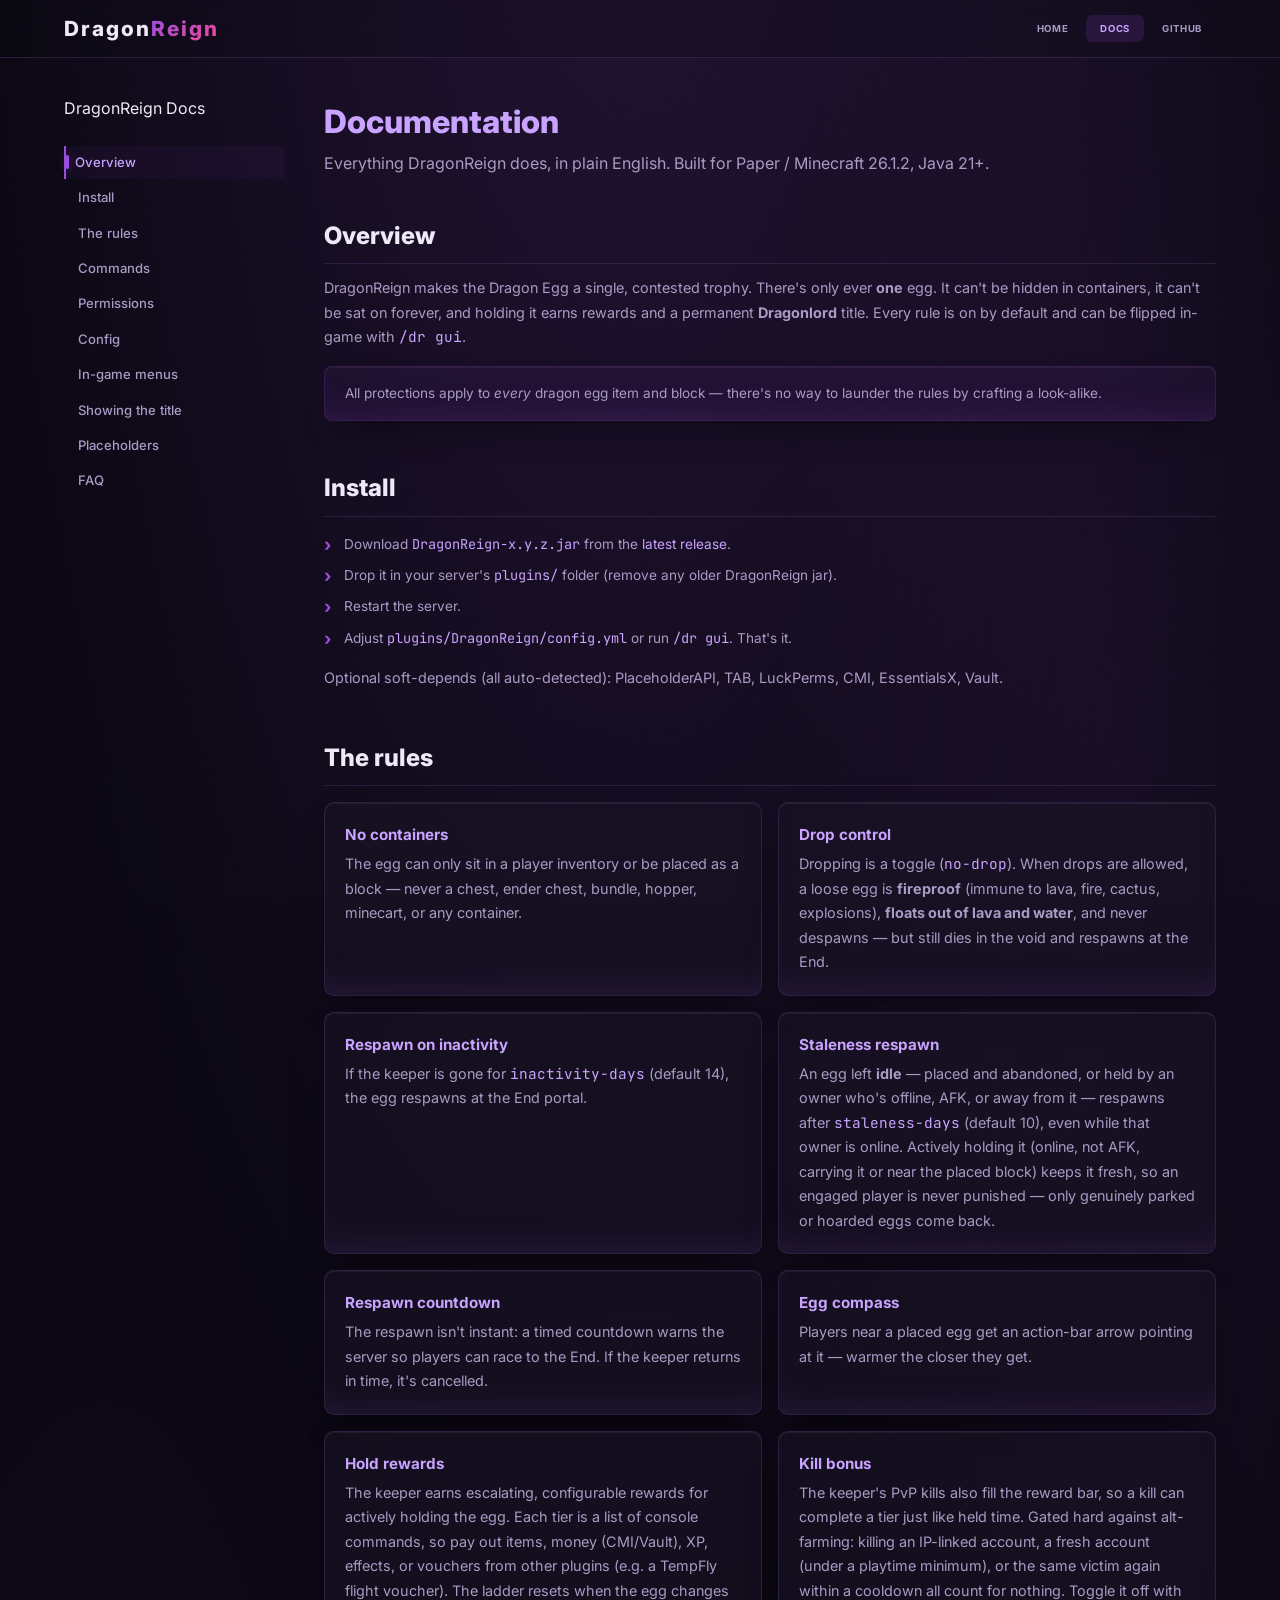
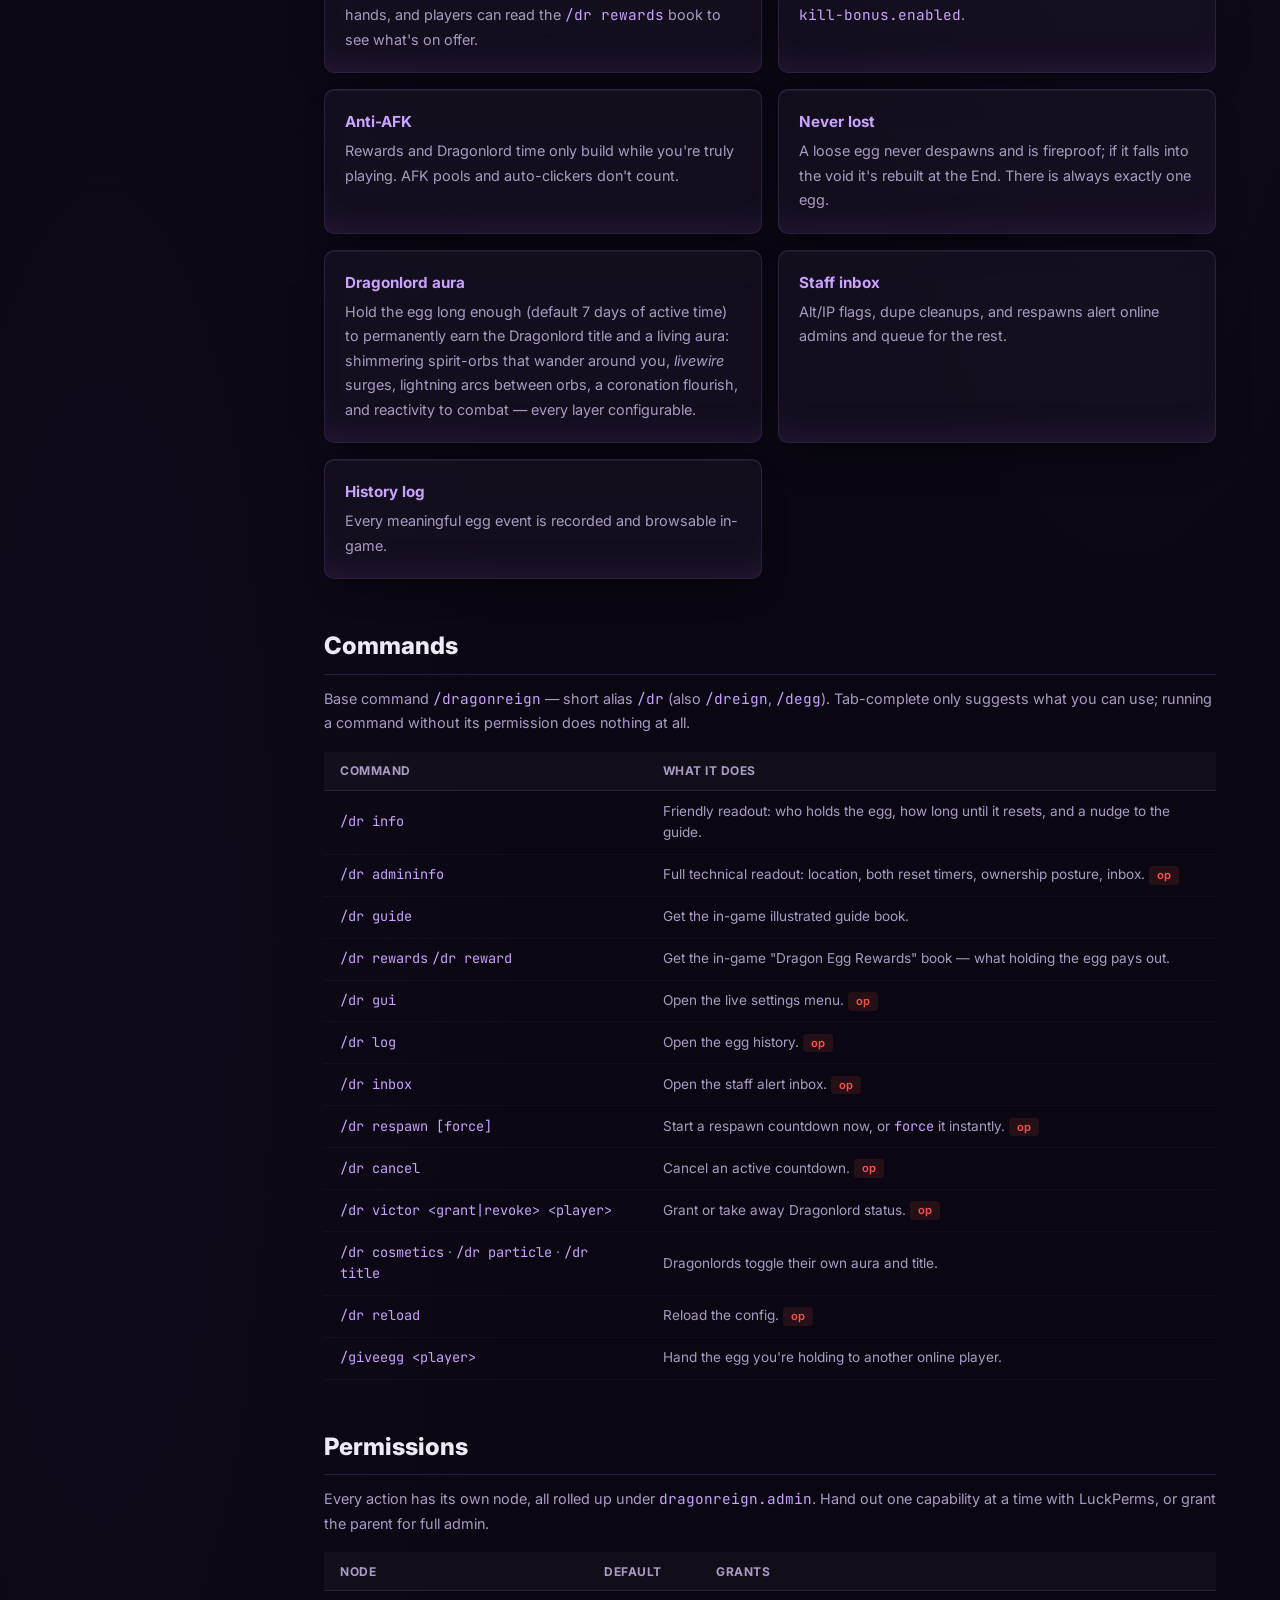
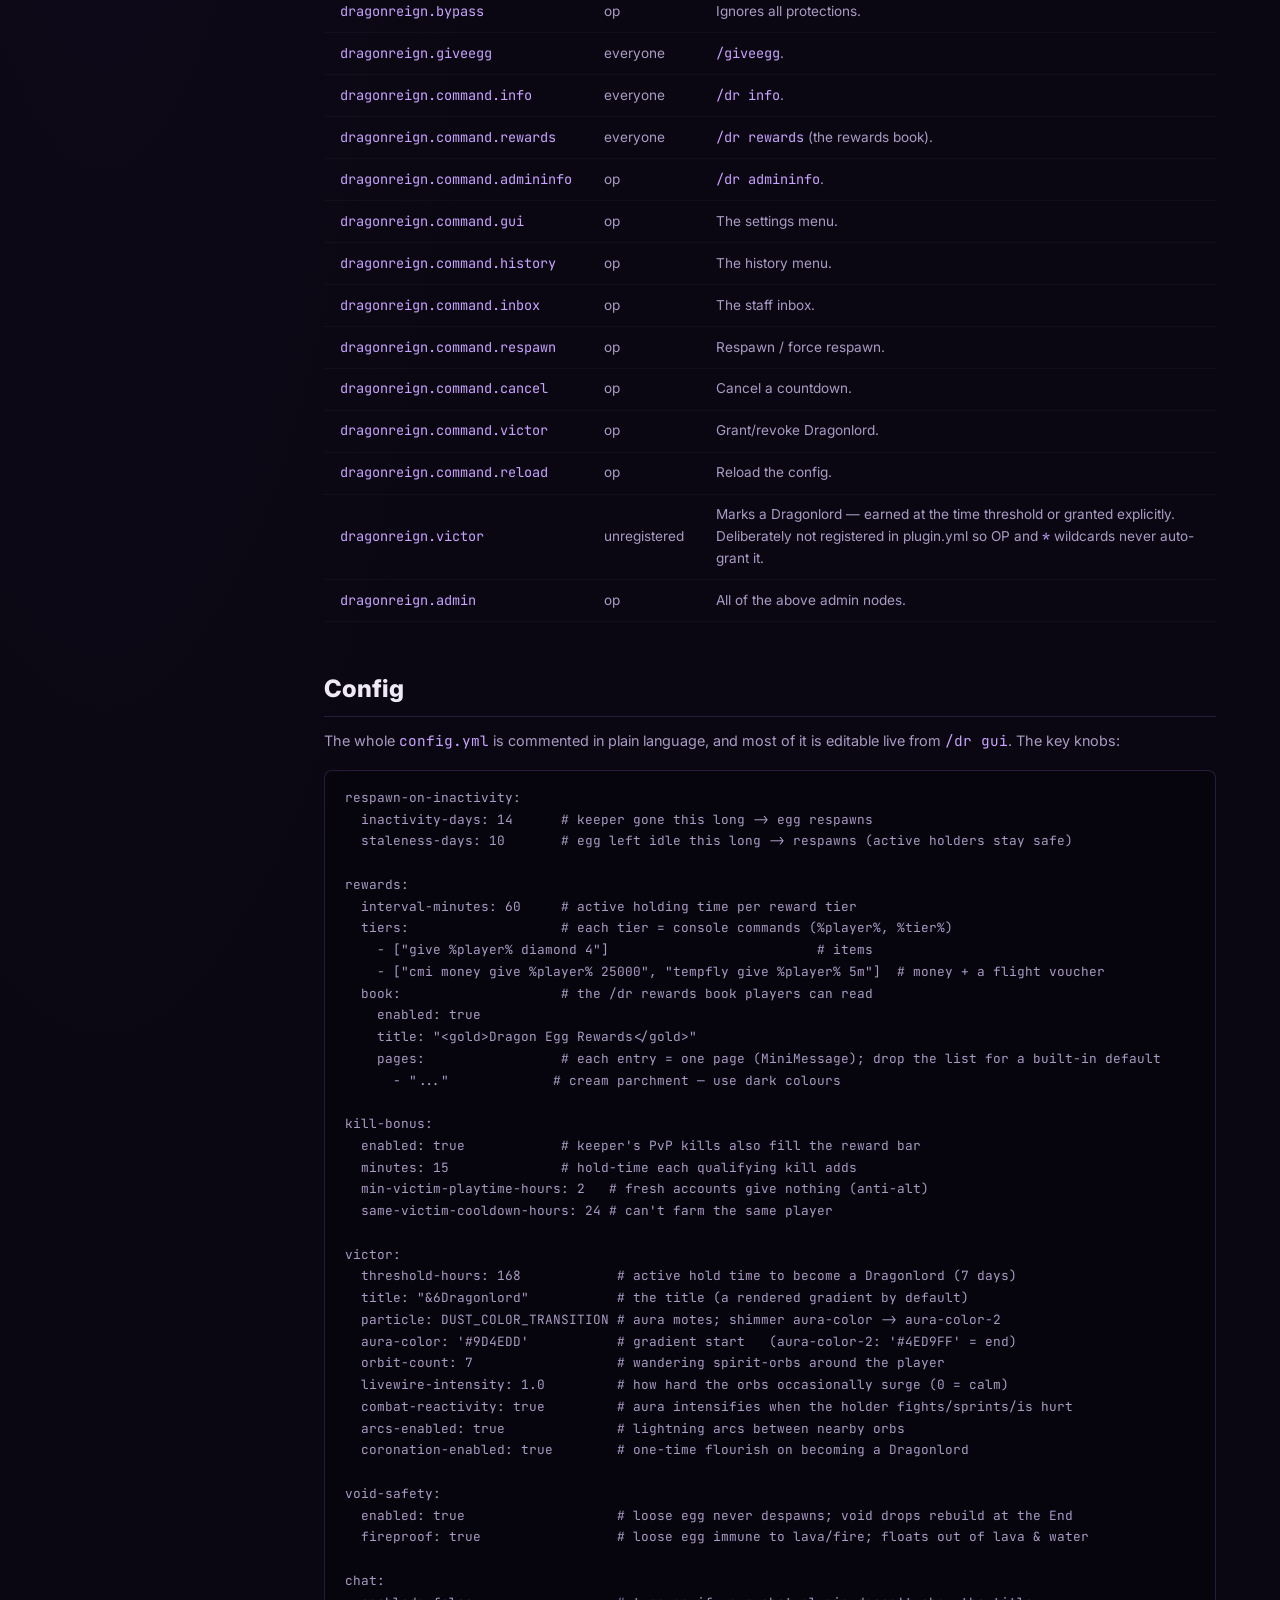
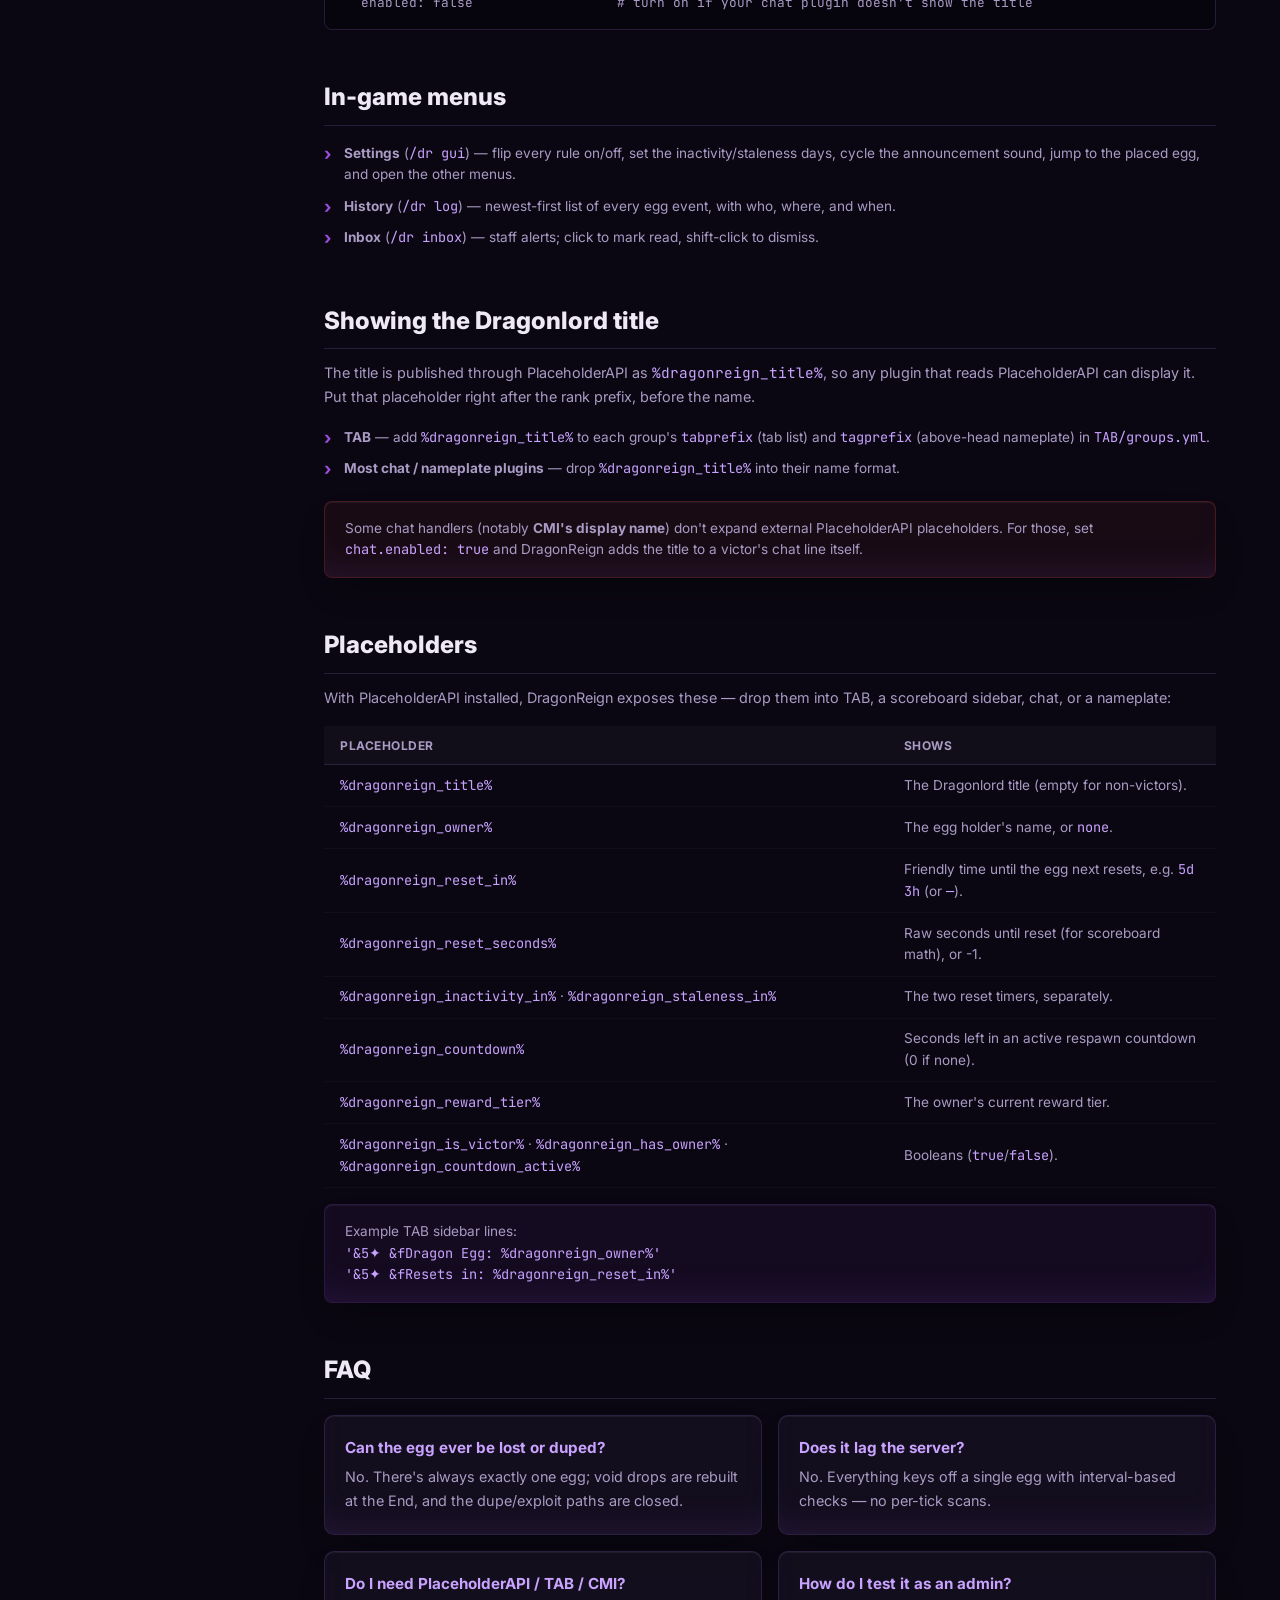
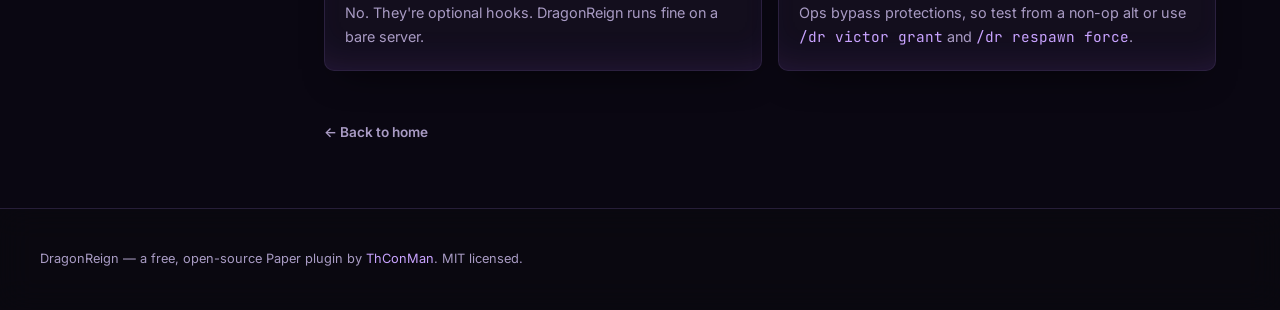
==== commit 336ad175: "Add a shared motion and depth layer to the plugin docs sites css/style.css is byte-identical across " ====
--- a/docs.html
+++ b/docs.html
@@ -249,5 +249,6 @@
     links.forEach((a, n) => a.classList.toggle('active', n === active));
 });
 </script>
+<script src="js/motion.js" defer></script>
 </body>
 </html>
--- a/css/style.css
+++ b/css/style.css
@@ -28,7 +28,7 @@
     font-family: 'Inter', -apple-system, BlinkMacSystemFont, 'Segoe UI', sans-serif;
     background: var(--bg-primary);
     background-image:
-        radial-gradient(ellipse at 20% 50%, rgba(168, 85, 247, 0.12) 0%, transparent 50%),
+        radial-gradient(ellipse at 20% 50%, color-mix(in srgb, var(--accent) 12%, transparent) 0%, transparent 50%),
         radial-gradient(ellipse at 80% 20%, rgba(88, 101, 242, 0.1) 0%, transparent 50%),
         radial-gradient(ellipse at 50% 90%, rgba(236, 72, 153, 0.09) 0%, transparent 50%),
         radial-gradient(ellipse at 10% 10%, rgba(100, 216, 255, 0.04) 0%, transparent 40%);
@@ -150,14 +150,14 @@
 }
 
 .nav-links a:hover {
-    background: rgba(168, 85, 247, 0.1);
+    background: color-mix(in srgb, var(--accent) 10%, transparent);
     color: var(--text);
 }
 
 .nav-links a:hover svg { opacity: 1; }
 
 .nav-links a.active {
-    background: rgba(168, 85, 247, 0.15);
+    background: color-mix(in srgb, var(--accent) 15%, transparent);
     color: var(--accent-light);
 }
 
@@ -346,14 +346,14 @@
 }
 
 .btn-primary {
-    background: linear-gradient(170deg, #b366ff 0%, #7c22cc 100%);
+    background: linear-gradient(170deg, var(--accent-light) 0%, var(--accent) 100%);
     color: #fff;
-    border: 1px solid rgba(179, 102, 255, 0.35);
+    border: 1px solid color-mix(in srgb, var(--accent) 35%, transparent);
 }
 
 .btn-primary:hover {
     filter: brightness(1.12);
-    box-shadow: 0 0 18px rgba(168, 85, 247, 0.45);
+    box-shadow: 0 0 18px color-mix(in srgb, var(--accent) 45%, transparent);
     color: #fff;
 }
 
@@ -366,7 +366,7 @@
 .btn-outline:hover {
     border-color: var(--accent);
     color: var(--accent-light);
-    background: rgba(168, 85, 247, 0.08);
+    background: color-mix(in srgb, var(--accent) 8%, transparent);
 }
 
 /* ── Section ── */
@@ -411,7 +411,7 @@
     backdrop-filter: blur(24px);
     -webkit-backdrop-filter: blur(24px);
     border: 1px solid var(--border);
-    border-top: 1px solid rgba(168, 85, 247, 0.3);
+    border-top: 1px solid color-mix(in srgb, var(--accent) 30%, transparent);
     border-radius: 12px;
     padding: 2rem 1.5rem;
     text-align: center;
@@ -420,8 +420,8 @@
 
 .feature-card:hover {
     transform: translateY(-6px);
-    border-color: rgba(168, 85, 247, 0.35);
-    box-shadow: 0 12px 40px rgba(168, 85, 247, 0.18), 0 0 0 1px rgba(168, 85, 247, 0.1);
+    border-color: color-mix(in srgb, var(--accent) 35%, transparent);
+    box-shadow: 0 12px 40px color-mix(in srgb, var(--accent) 18%, transparent), 0 0 0 1px color-mix(in srgb, var(--accent) 10%, transparent);
     background: rgba(24, 20, 40, 0.85);
 }
 
@@ -497,8 +497,8 @@
 
 .rank-card:hover {
     transform: translateY(-8px);
-    border-color: rgba(168, 85, 247, 0.35);
-    box-shadow: 0 16px 50px var(--accent-glow), 0 0 0 1px rgba(168, 85, 247, 0.1);
+    border-color: color-mix(in srgb, var(--accent) 35%, transparent);
+    box-shadow: 0 16px 50px var(--accent-glow), 0 0 0 1px color-mix(in srgb, var(--accent) 10%, transparent);
     background: rgba(20, 18, 34, 0.9);
 }
 
@@ -525,10 +525,10 @@
 }
 
 .rank-card.featured {
-    border-color: rgba(168, 85, 247, 0.35);
-    box-shadow: 0 0 50px var(--accent-glow), 0 0 100px rgba(168, 85, 247, 0.08);
+    border-color: color-mix(in srgb, var(--accent) 35%, transparent);
+    box-shadow: 0 0 50px var(--accent-glow), 0 0 100px color-mix(in srgb, var(--accent) 8%, transparent);
     position: relative;
-    background: linear-gradient(180deg, rgba(168, 85, 247, 0.1) 0%, var(--bg-card) 40%);
+    background: linear-gradient(180deg, color-mix(in srgb, var(--accent) 10%, transparent) 0%, var(--bg-card) 40%);
 }
 
 .rank-card.featured::before {
@@ -836,7 +836,7 @@
     backdrop-filter: blur(24px);
     -webkit-backdrop-filter: blur(24px);
     border: 1px solid var(--border);
-    border-top: 2px solid rgba(168, 85, 247, 0.3);
+    border-top: 2px solid color-mix(in srgb, var(--accent) 30%, transparent);
     border-radius: 16px;
     padding: 2rem;
     transition: transform 0.25s, border-color 0.3s, box-shadow 0.3s;
@@ -844,8 +844,8 @@
 
 .plugin-card:hover {
     transform: translateY(-6px);
-    border-color: rgba(168, 85, 247, 0.4);
-    box-shadow: 0 12px 40px rgba(168, 85, 247, 0.15), 0 0 0 1px rgba(168, 85, 247, 0.08);
+    border-color: color-mix(in srgb, var(--accent) 40%, transparent);
+    box-shadow: 0 12px 40px color-mix(in srgb, var(--accent) 15%, transparent), 0 0 0 1px color-mix(in srgb, var(--accent) 8%, transparent);
 }
 
 .plugin-header {
@@ -1740,7 +1740,7 @@
 
 .crate-card:hover {
     transform: translateY(-8px);
-    border-color: rgba(168, 85, 247, 0.35);
+    border-color: color-mix(in srgb, var(--accent) 35%, transparent);
     box-shadow: 0 16px 50px var(--accent-glow);
 }
 
@@ -1844,3 +1844,209 @@
     pointer-events: none;
     z-index: -1;
 }
+
+
+/* ═══════════════════════════════════════════════════════════════════════════
+   MOTION & DEPTH LAYER
+   ---------------------------------------------------------------------------
+   Shared by every plugin docs site. Nothing here names a colour: it all
+   derives from --accent, --border and --bg-card, so each plugin's accent file
+   drives the whole effect and one copy of this file serves all of them.
+
+   Driven by js/motion.js, which tags elements at runtime -- no markup edits.
+   Everything degrades to a static page under prefers-reduced-motion.
+   ═══════════════════════════════════════════════════════════════════════════ */
+
+/* ── Fine grain. Stops the large dark fields from banding and gives the
+      shading something to sit on. ── */
+body::after {
+    content: "";
+    position: fixed;
+    inset: 0;
+    z-index: 0;
+    pointer-events: none;
+    opacity: 0.5;
+    background-image: url("data:image/svg+xml,<svg xmlns='http://www.w3.org/2000/svg' width='140' height='140'><filter id='n'><feTurbulence type='fractalNoise' baseFrequency='.85' numOctaves='3'/><feColorMatrix type='saturate' values='0'/></filter><rect width='140' height='140' filter='url(%23n)' opacity='.03'/></svg>");
+}
+
+/* ── Scroll progress ── */
+.scroll-progress {
+    position: fixed;
+    top: 0;
+    left: 0;
+    z-index: 200;
+    width: 100%;
+    height: 2px;
+    transform: scaleX(var(--p, 0));
+    transform-origin: 0 50%;
+    background: linear-gradient(90deg,
+        color-mix(in srgb, var(--accent) 55%, transparent),
+        var(--accent) 60%,
+        var(--accent-light));
+    box-shadow: 0 0 12px var(--accent-glow);
+    pointer-events: none;
+}
+
+/* ── Nav lifts off the page once you leave the hero ── */
+.nav {
+    transition: background 0.3s ease, border-color 0.3s ease, box-shadow 0.3s ease;
+}
+.nav.is-stuck {
+    background: color-mix(in srgb, var(--bg-primary) 82%, transparent);
+    backdrop-filter: blur(20px) saturate(1.3);
+    -webkit-backdrop-filter: blur(20px) saturate(1.3);
+    box-shadow: 0 8px 30px -12px rgba(0, 0, 0, 0.7);
+}
+
+/* ── Reveal on scroll. Reuses the framework's existing .fade-in contract. ── */
+.fade-in[data-d="1"] { transition-delay: 0.07s; }
+.fade-in[data-d="2"] { transition-delay: 0.14s; }
+.fade-in[data-d="3"] { transition-delay: 0.21s; }
+.fade-in[data-d="4"] { transition-delay: 0.28s; }
+.fade-in[data-d="5"] { transition-delay: 0.35s; }
+
+/* ── Depth. Layered rather than flat: a hairline lit top edge, an accent-tinted
+      drop shadow instead of pure black, and a soft inner floor. ── */
+.feature-card,
+.step-card,
+.compat-item,
+.plugin-card,
+.cta-card,
+.docs-callout,
+.docs-grid-item {
+    position: relative;
+    box-shadow:
+        0 16px 36px -18px rgba(0, 0, 0, 0.75),
+        inset 0 1px 0 rgba(255, 255, 255, 0.055),
+        inset 0 -24px 44px -30px var(--accent-glow);
+    transition: transform 0.28s cubic-bezier(.22,.61,.36,1),
+                border-color 0.28s ease,
+                box-shadow 0.28s ease;
+}
+
+.feature-card:hover,
+.step-card:hover,
+.compat-item:hover,
+.docs-grid-item:hover {
+    transform: translateY(-5px);
+    border-color: color-mix(in srgb, var(--accent) 40%, transparent);
+    box-shadow:
+        0 30px 60px -26px var(--accent-glow-strong),
+        0 10px 24px -14px rgba(0, 0, 0, 0.7),
+        inset 0 1px 0 rgba(255, 255, 255, 0.08);
+}
+
+/* Step numbers read as struck medallions rather than flat text. */
+.step-number {
+    transition: transform 0.3s cubic-bezier(.34,1.3,.64,1), box-shadow 0.3s ease;
+}
+.step-card:hover .step-number {
+    transform: scale(1.08);
+    box-shadow: 0 0 26px var(--accent-glow-strong);
+}
+
+/* Feature glyphs lift with their card. */
+.feature-icon-wrap {
+    transition: transform 0.3s cubic-bezier(.34,1.3,.64,1);
+}
+.feature-card:hover .feature-icon-wrap {
+    transform: translateY(-3px) scale(1.06);
+}
+
+/* ── Specular sweep across buttons ── */
+.btn {
+    position: relative;
+    overflow: hidden;
+}
+.btn::after {
+    content: "";
+    position: absolute;
+    top: 0;
+    bottom: 0;
+    left: -80%;
+    width: 55%;
+    transform: skewX(-22deg);
+    background: linear-gradient(90deg, transparent, rgba(255, 255, 255, 0.28), transparent);
+    transition: left 0.55s cubic-bezier(.22,.61,.36,1);
+    pointer-events: none;
+}
+.btn:hover::after { left: 130%; }
+
+/* ── Section headings get a hairline rule that draws itself in ── */
+.section-title {
+    position: relative;
+}
+/* The framework centres .section-title, so the rule is centred too and grows
+   out from the middle. `translate` is the independent property, which composes
+   with the `transform` the animation drives rather than fighting it. */
+.section-title::after {
+    content: "";
+    position: absolute;
+    left: 50%;
+    translate: -50% 0;
+    bottom: -0.55rem;
+    width: 58px;
+    height: 2px;
+    border-radius: 2px;
+    background: linear-gradient(90deg, transparent, var(--accent), transparent);
+    transform: scaleX(0);
+    transform-origin: 50% 50%;
+    transition: transform 0.7s cubic-bezier(.22,.61,.36,1) 0.15s;
+}
+.section-title.visible::after { transform: scaleX(1); }
+
+/* ── Docs sidebar: mark the section you are actually reading ── */
+.docs-toc a {
+    position: relative;
+    transition: color 0.2s ease, padding-left 0.25s ease;
+}
+.docs-toc a.is-current {
+    color: var(--accent-light);
+    padding-left: 0.55rem;
+}
+.docs-toc a.is-current::before {
+    content: "";
+    position: absolute;
+    left: 0;
+    top: 50%;
+    width: 3px;
+    height: 1.05em;
+    border-radius: 2px;
+    transform: translateY(-50%);
+    background: var(--accent);
+    box-shadow: 0 0 10px var(--accent-glow-strong);
+}
+
+/* Table rows respond to the pointer so long reference tables stay trackable. */
+.docs-table tbody tr {
+    transition: background 0.18s ease;
+}
+.docs-table tbody tr:hover {
+    background: color-mix(in srgb, var(--accent) 7%, transparent);
+}
+
+/* Hard reveal, used by the motion script's failsafe and by print. Content on a
+   docs site must never stay hidden because an animation did not run. */
+.fade-in.fade-in-now {
+    opacity: 1 !important;
+    transform: none !important;
+    transition: none !important;
+}
+
+@media print {
+    .fade-in { opacity: 1 !important; transform: none !important; }
+    .scroll-progress { display: none !important; }
+}
+
+/* ── Reduced motion: everything above collapses to a static page ── */
+@media (prefers-reduced-motion: reduce) {
+    html { scroll-behavior: auto; }
+    *, *::before, *::after {
+        animation-duration: 0.001ms !important;
+        animation-iteration-count: 1 !important;
+        transition-duration: 0.001ms !important;
+    }
+    .fade-in { opacity: 1 !important; transform: none !important; }
+    .section-title::after { transform: scaleX(1); }
+    .scroll-progress { display: none; }
+}
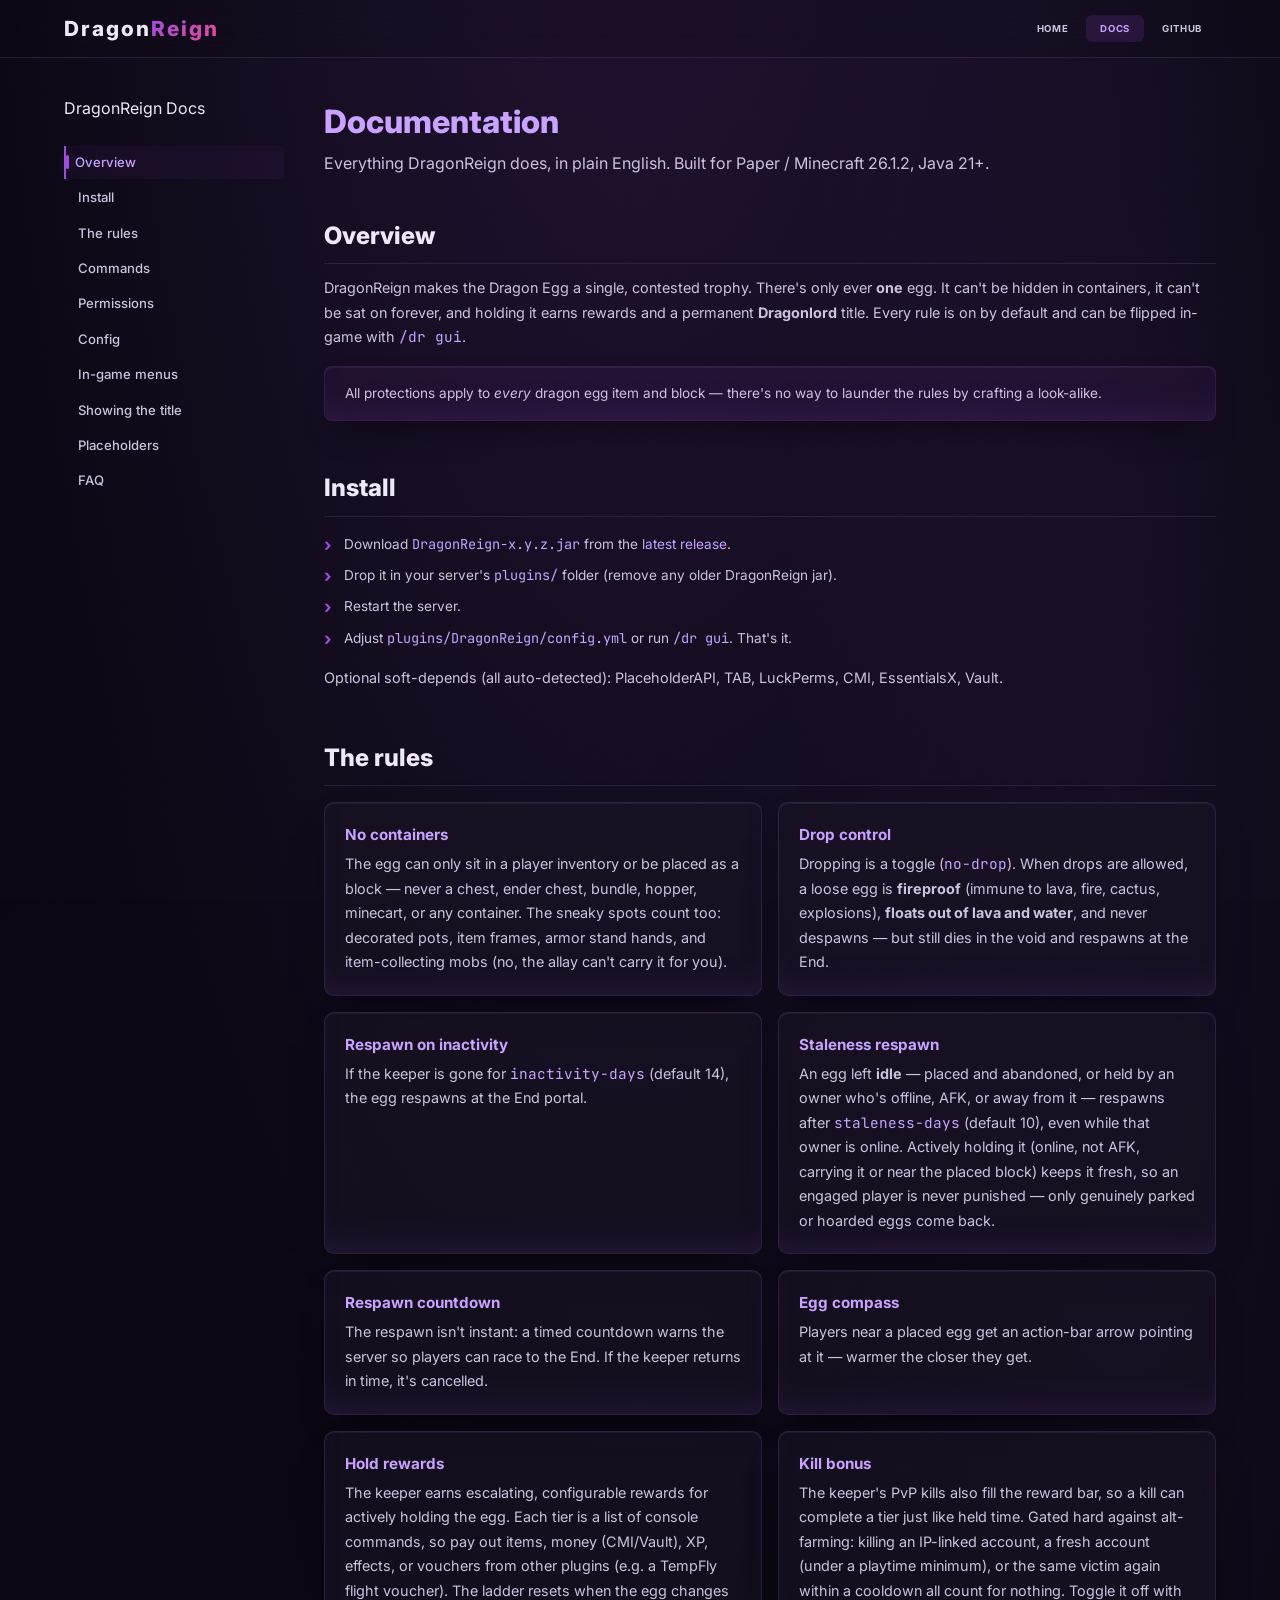
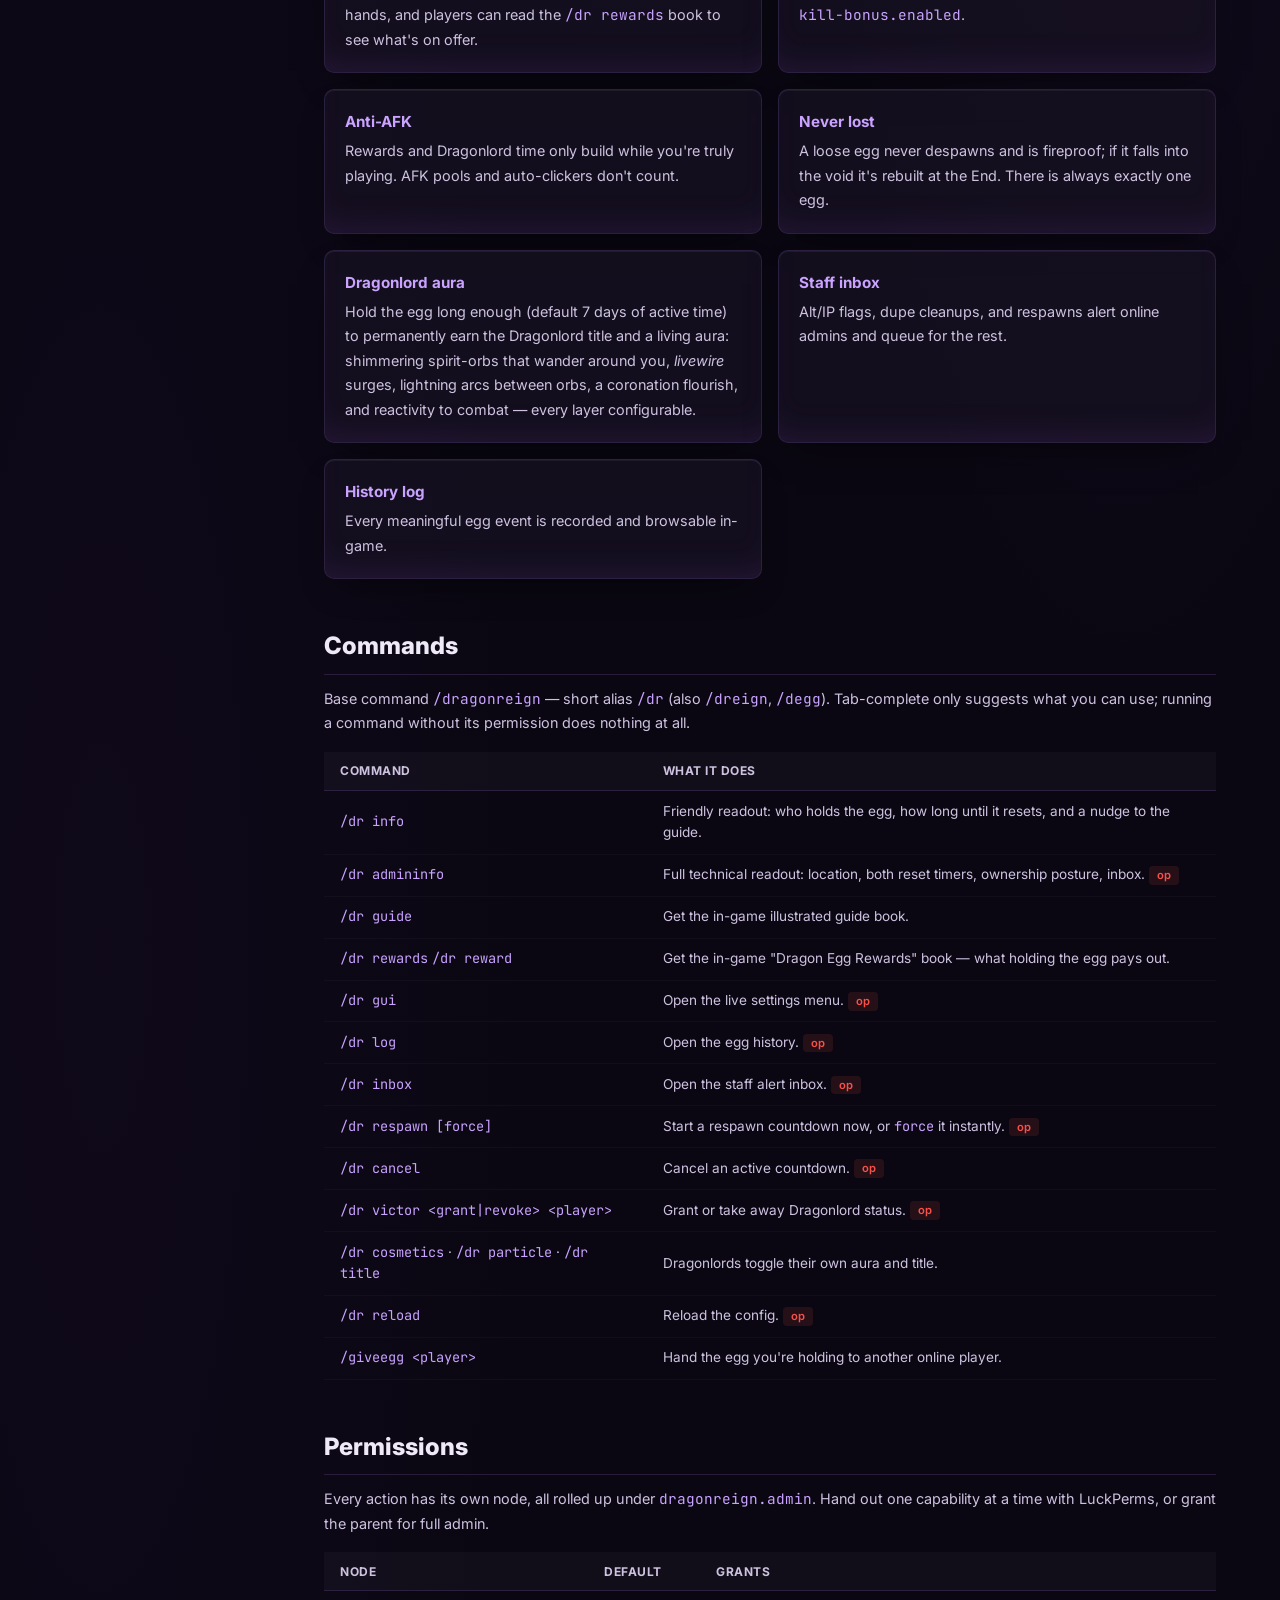
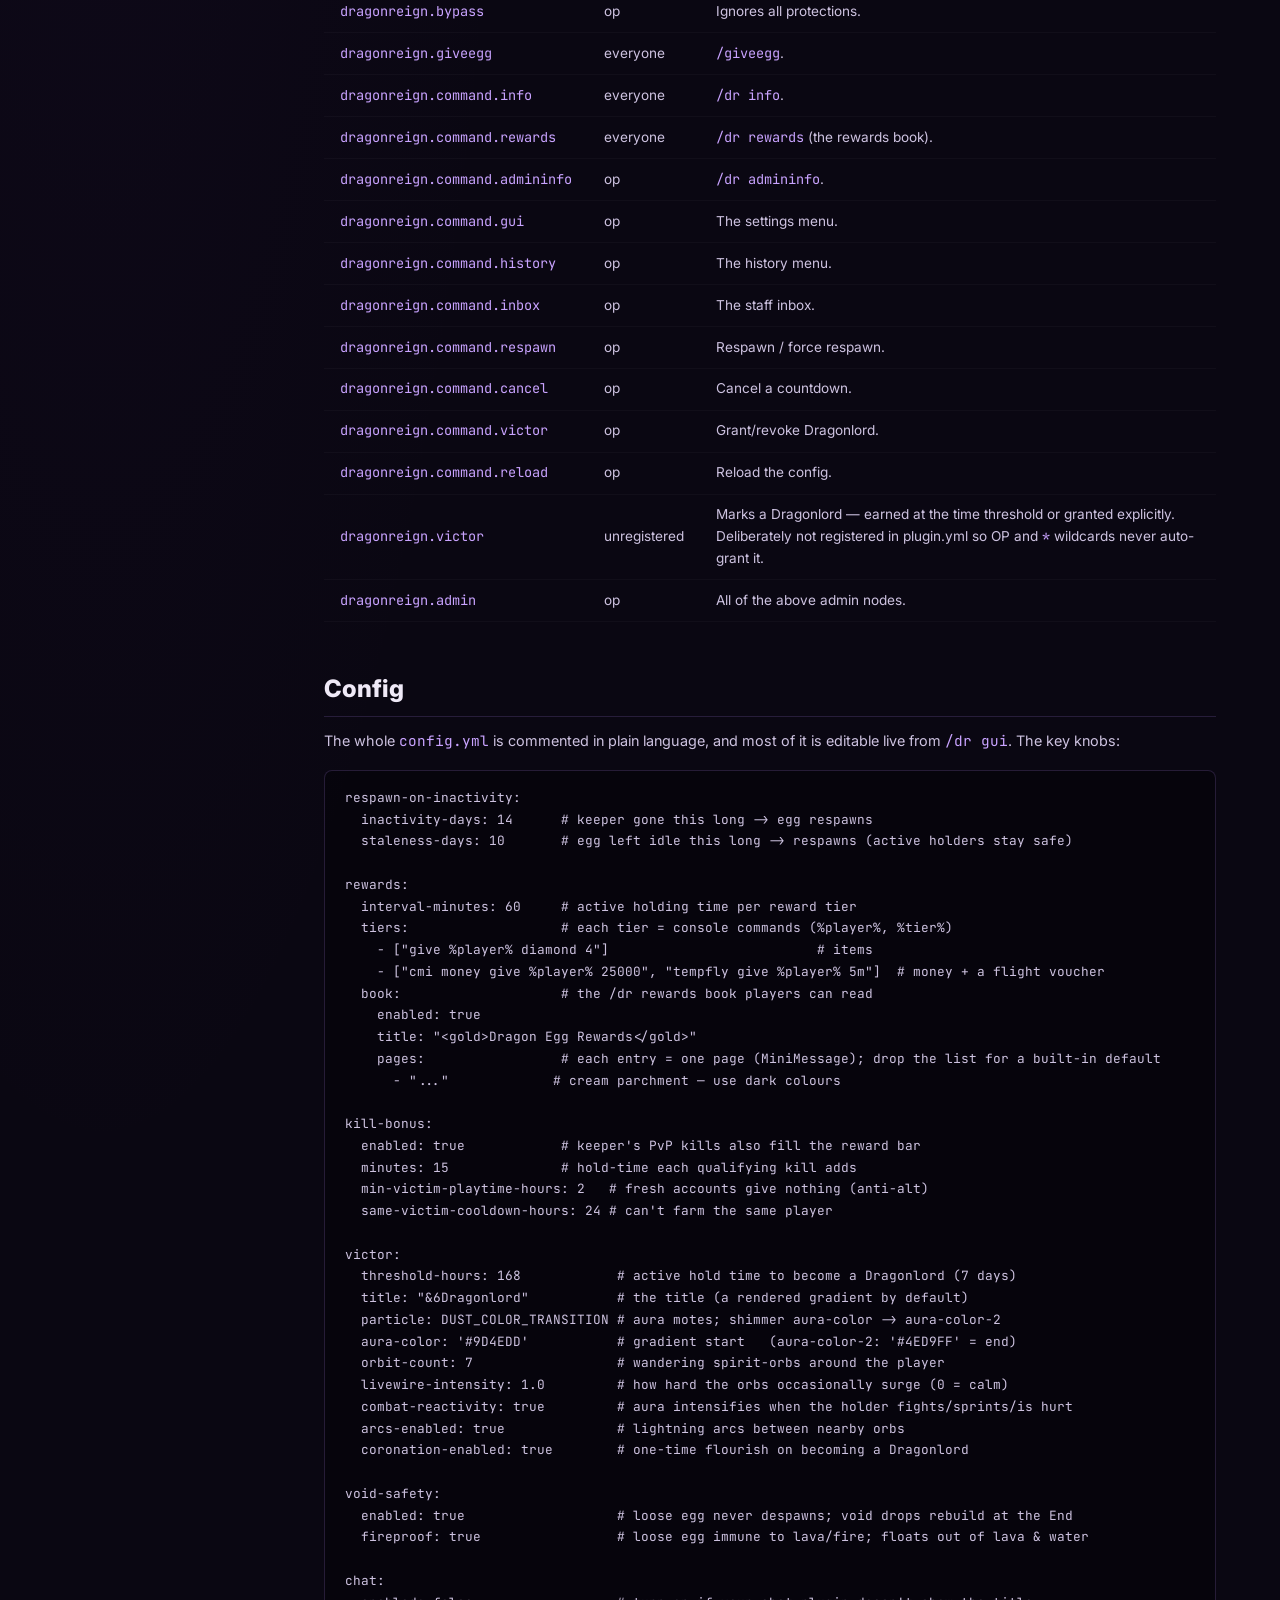
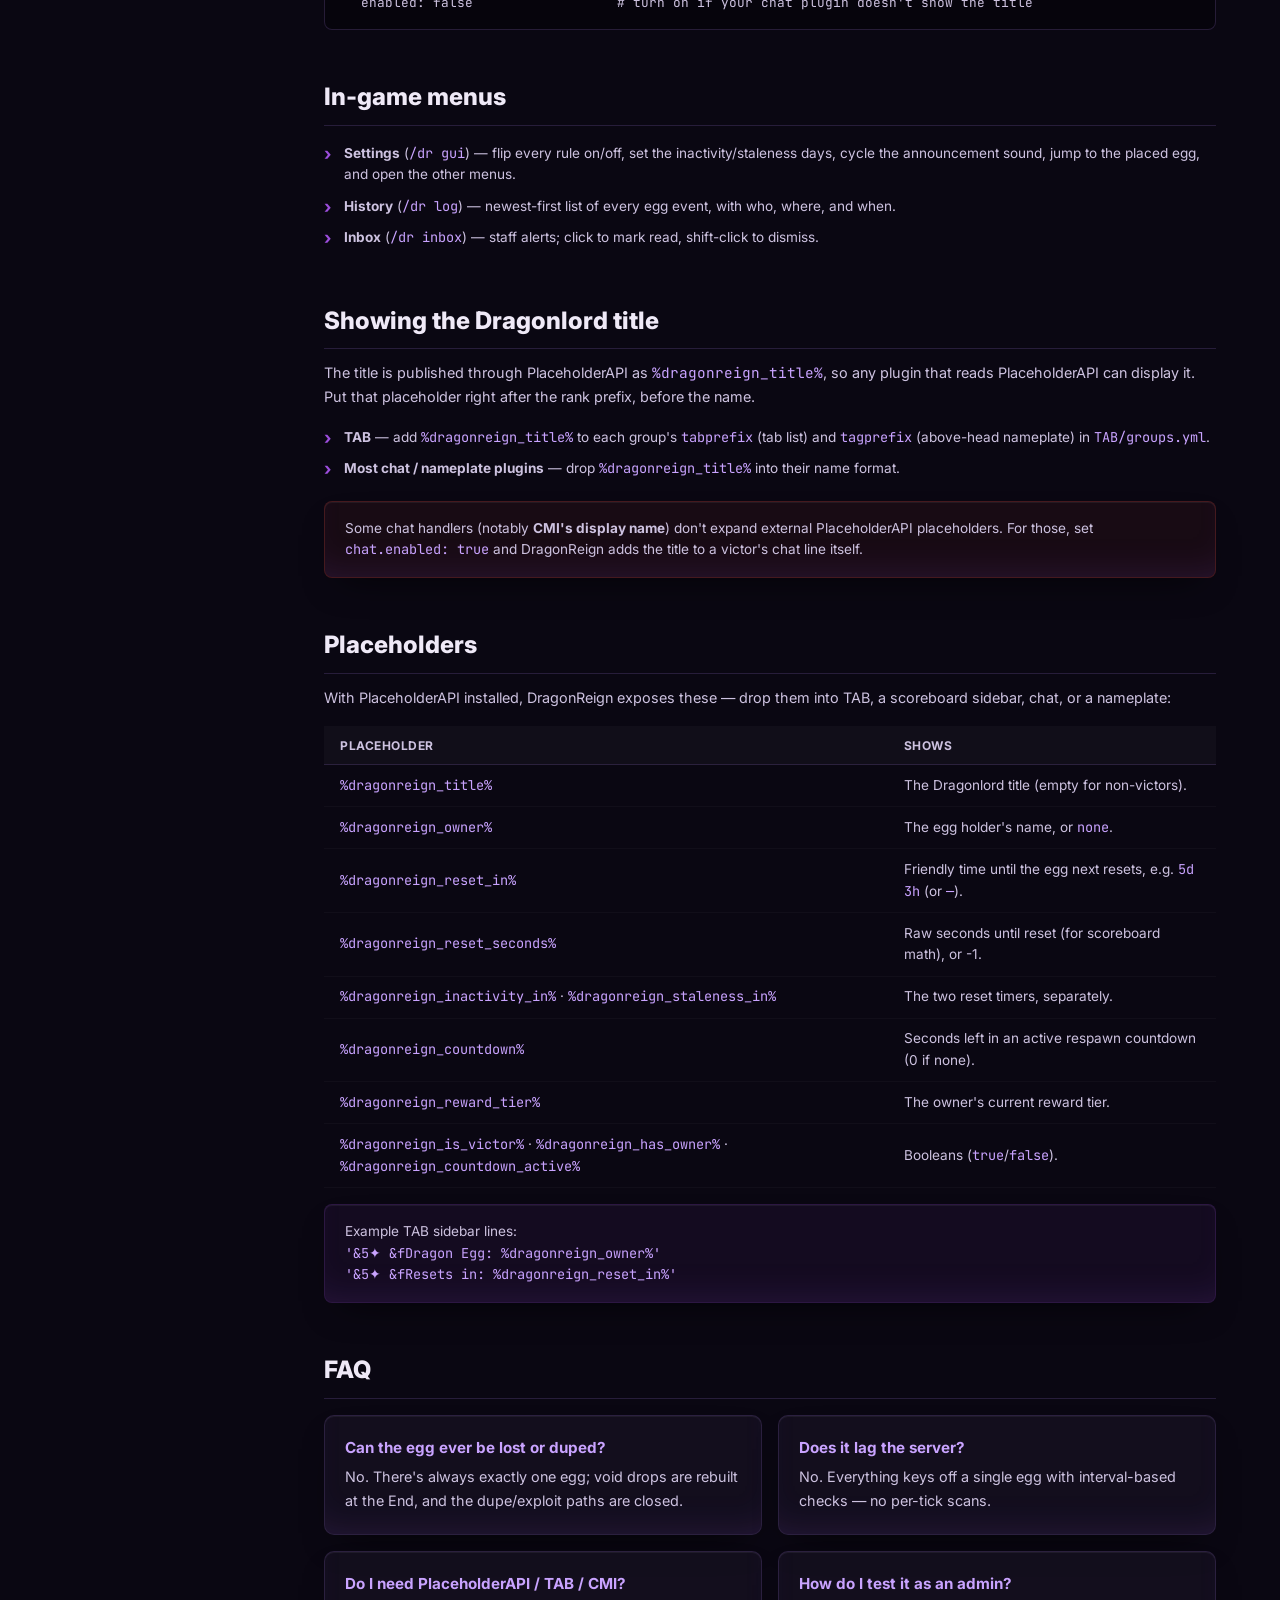
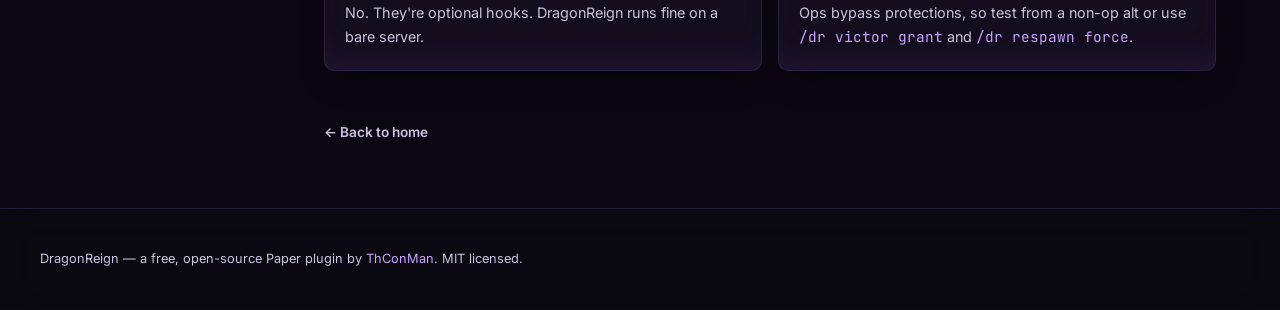
==== commit f64b4792: "auto-sync: 2 file(s) - 2026-08-13 23:40:27" ====
--- a/docs.html
+++ b/docs.html
@@ -68,7 +68,7 @@
         <section class="docs-section" id="rules">
             <h2>The rules</h2>
             <div class="docs-grid">
-                <div class="docs-grid-item"><h4>No containers</h4><p>The egg can only sit in a player inventory or be placed as a block — never a chest, ender chest, bundle, hopper, minecart, or any container.</p></div>
+                <div class="docs-grid-item"><h4>No containers</h4><p>The egg can only sit in a player inventory or be placed as a block — never a chest, ender chest, bundle, hopper, minecart, or any container. The sneaky spots count too: decorated pots, item frames, armor stand hands, and item-collecting mobs (no, the allay can't carry it for you).</p></div>
                 <div class="docs-grid-item"><h4>Drop control</h4><p>Dropping is a toggle (<span class="mono">no-drop</span>). When drops are allowed, a loose egg is <strong>fireproof</strong> (immune to lava, fire, cactus, explosions), <strong>floats out of lava and water</strong>, and never despawns — but still dies in the void and respawns at the End.</p></div>
                 <div class="docs-grid-item"><h4>Respawn on inactivity</h4><p>If the keeper is gone for <span class="mono">inactivity-days</span> (default 14), the egg respawns at the End portal.</p></div>
                 <div class="docs-grid-item"><h4>Staleness respawn</h4><p>An egg left <strong>idle</strong> — placed and abandoned, or held by an owner who's offline, AFK, or away from it — respawns after <span class="mono">staleness-days</span> (default 10), even while that owner is online. Actively holding it (online, not AFK, carrying it or near the placed block) keeps it fresh, so an engaged player is never punished — only genuinely parked or hoarded eggs come back.</p></div>
--- a/css/dragonreign.css
+++ b/css/dragonreign.css
@@ -9,7 +9,9 @@
     --border-light: rgba(96, 70, 140, 0.9);
     --glass: rgba(255, 255, 255, 0.03);
     --text: #efe9f7;
-    --text-muted: #a99bc4;
+    --text-muted: #cdc2e0;
+    /* Raised well past the AA floor: light-on-dark body copy near the
+       minimum reads as washed-out grey rather than merely legible. */
     --accent: #9d4edd;
     --accent-light: #c9a3ff;
     --accent-glow: rgba(157, 78, 221, 0.22);
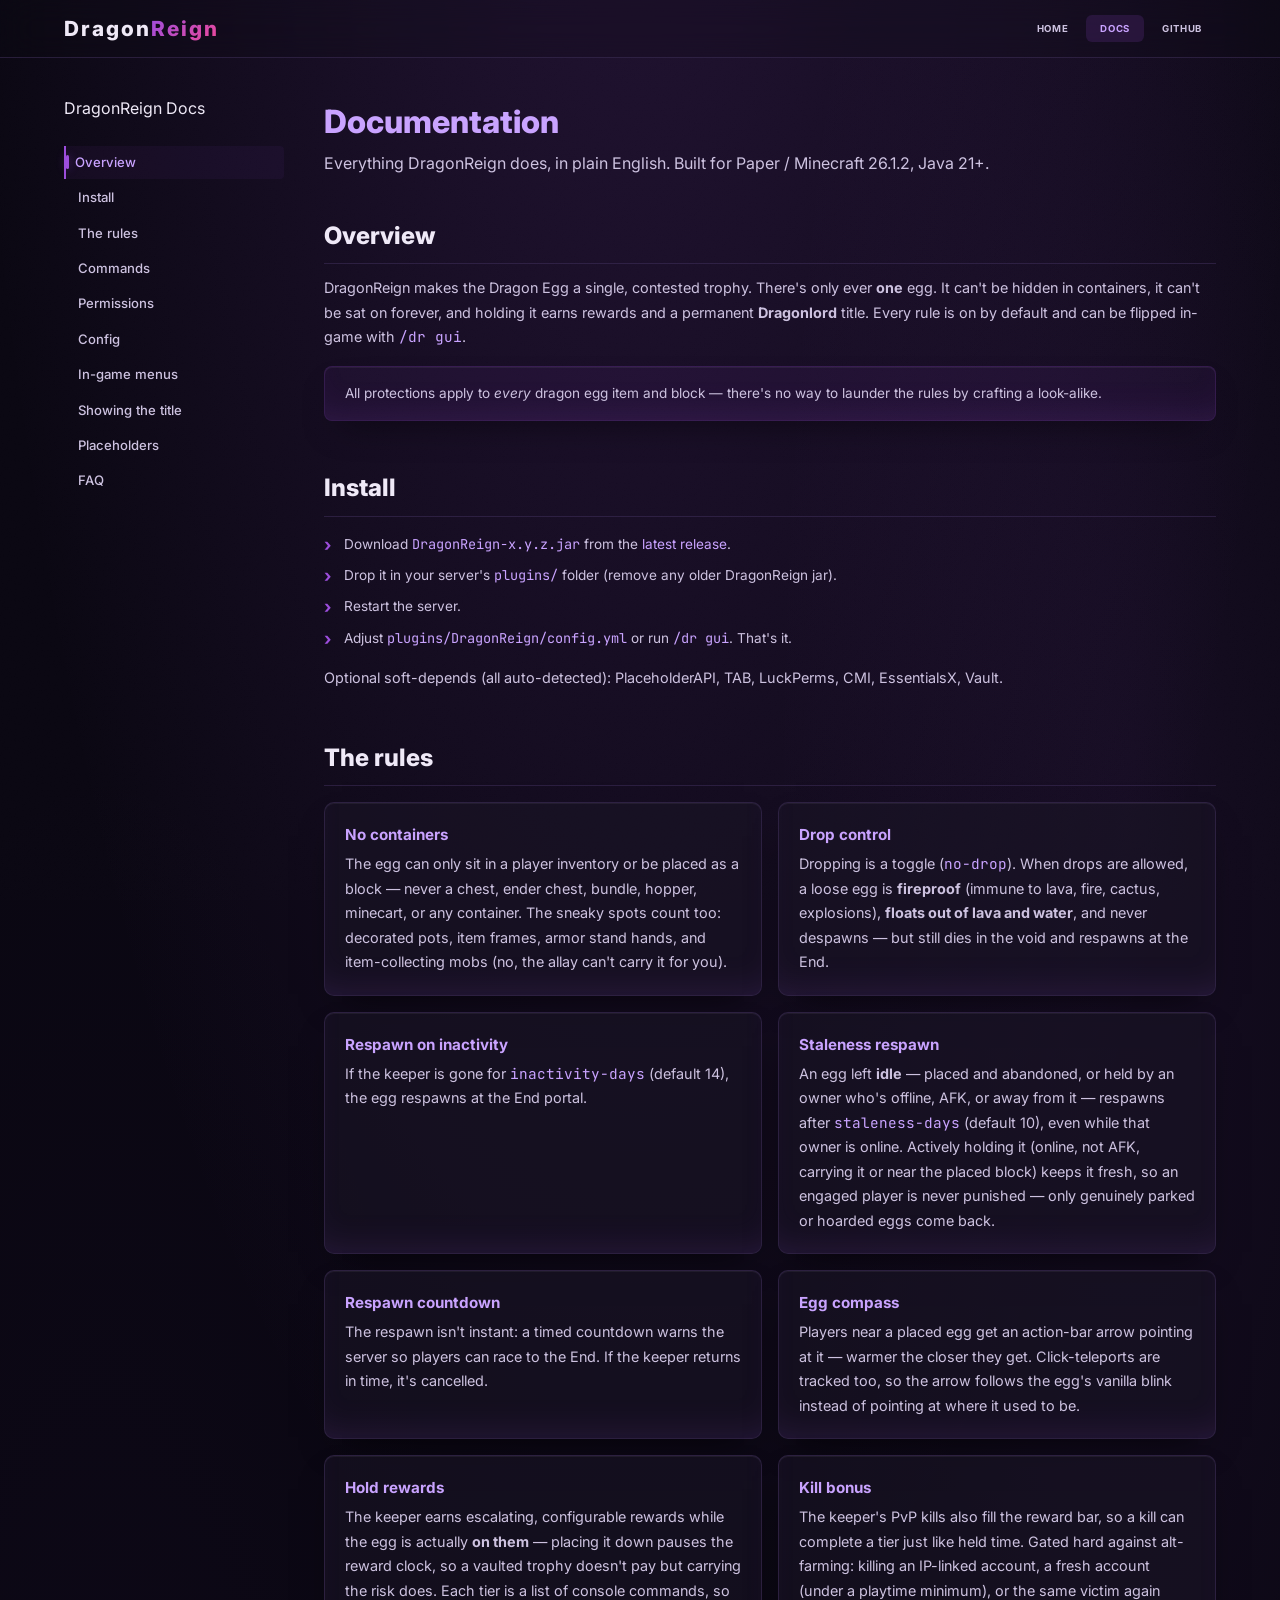
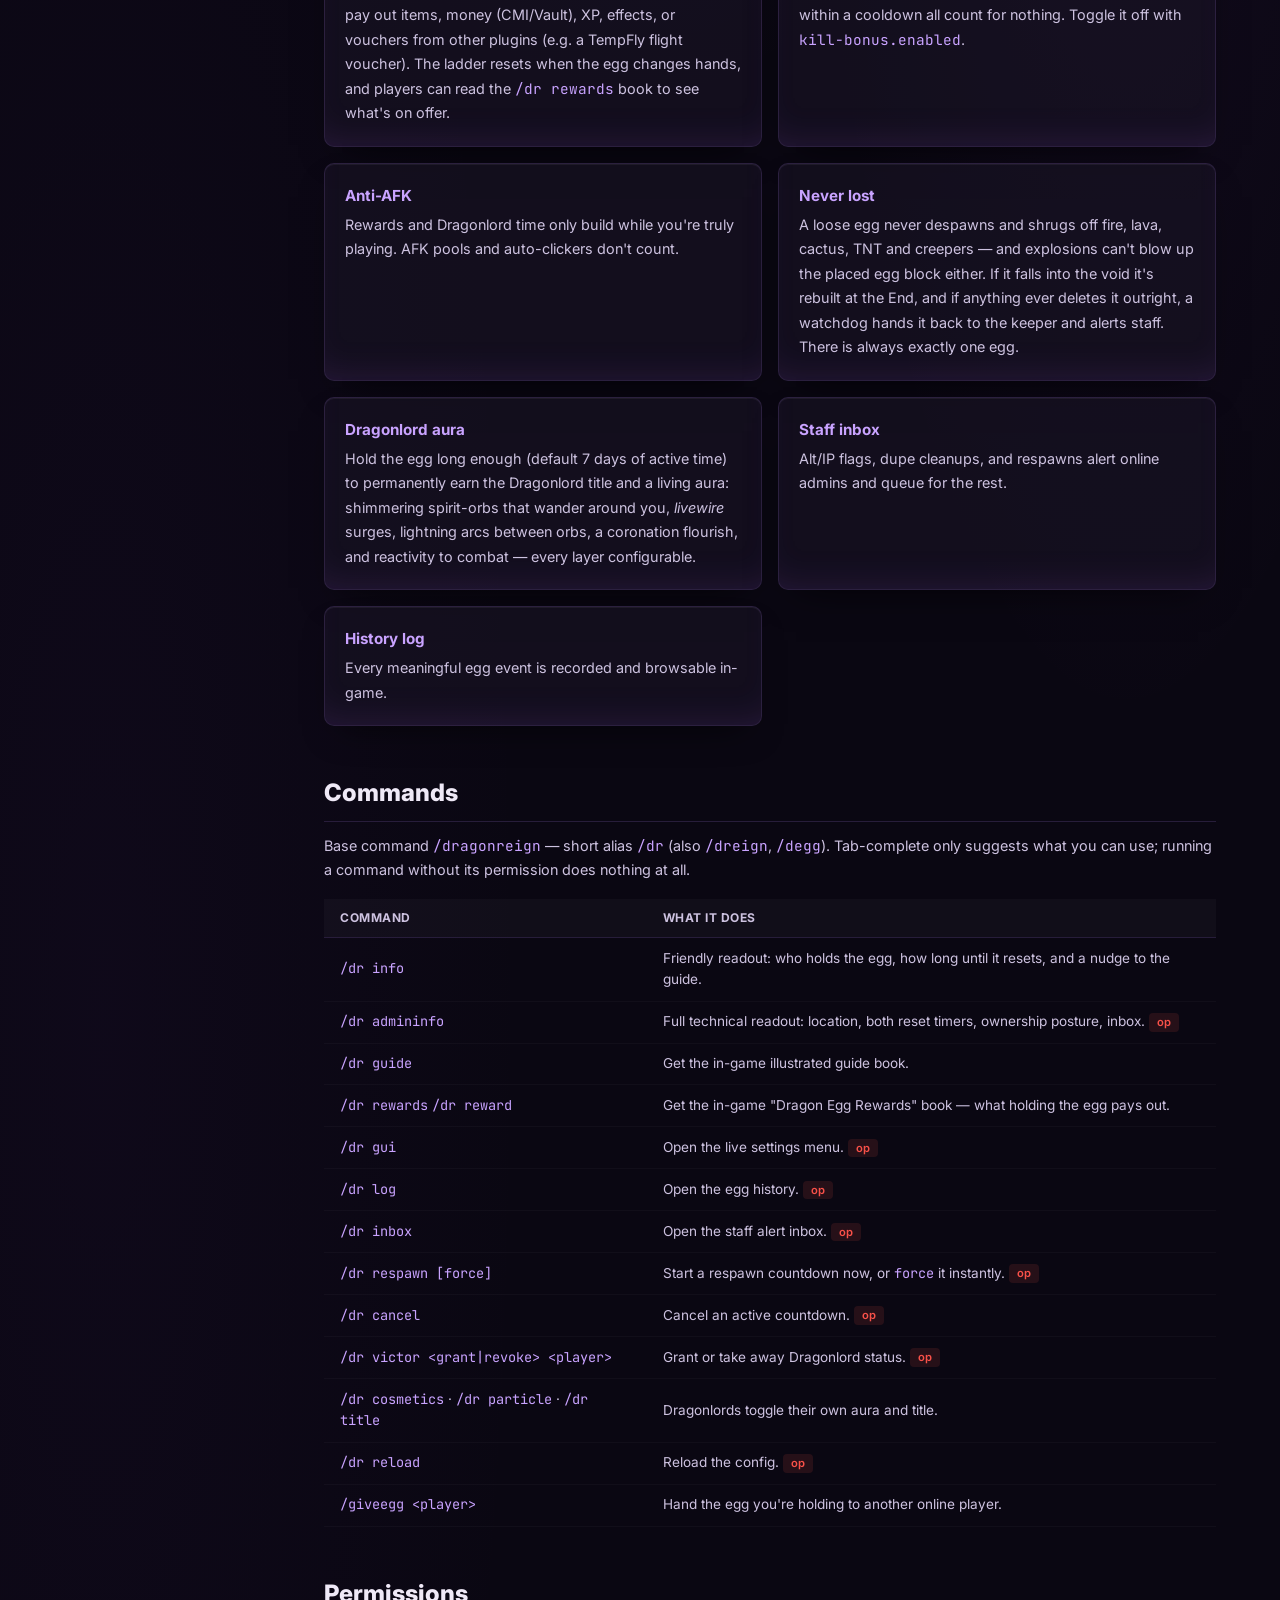
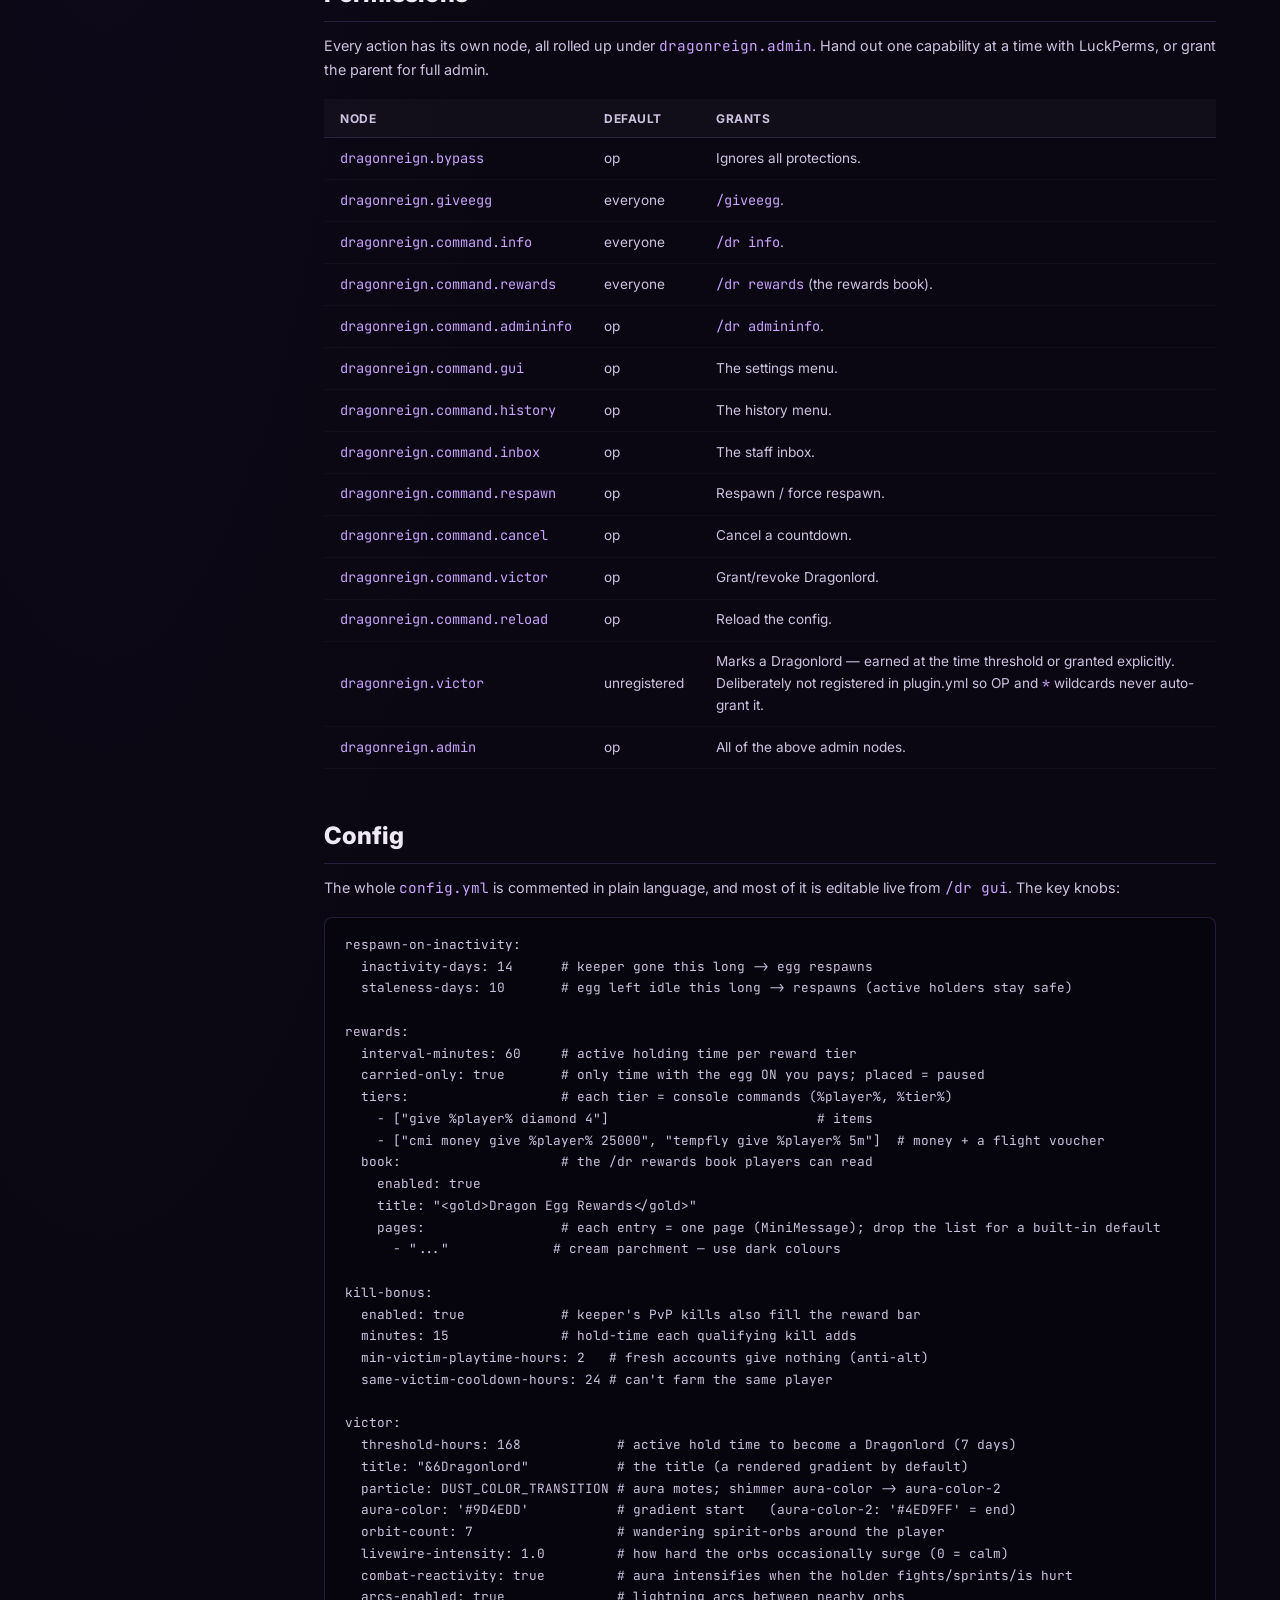
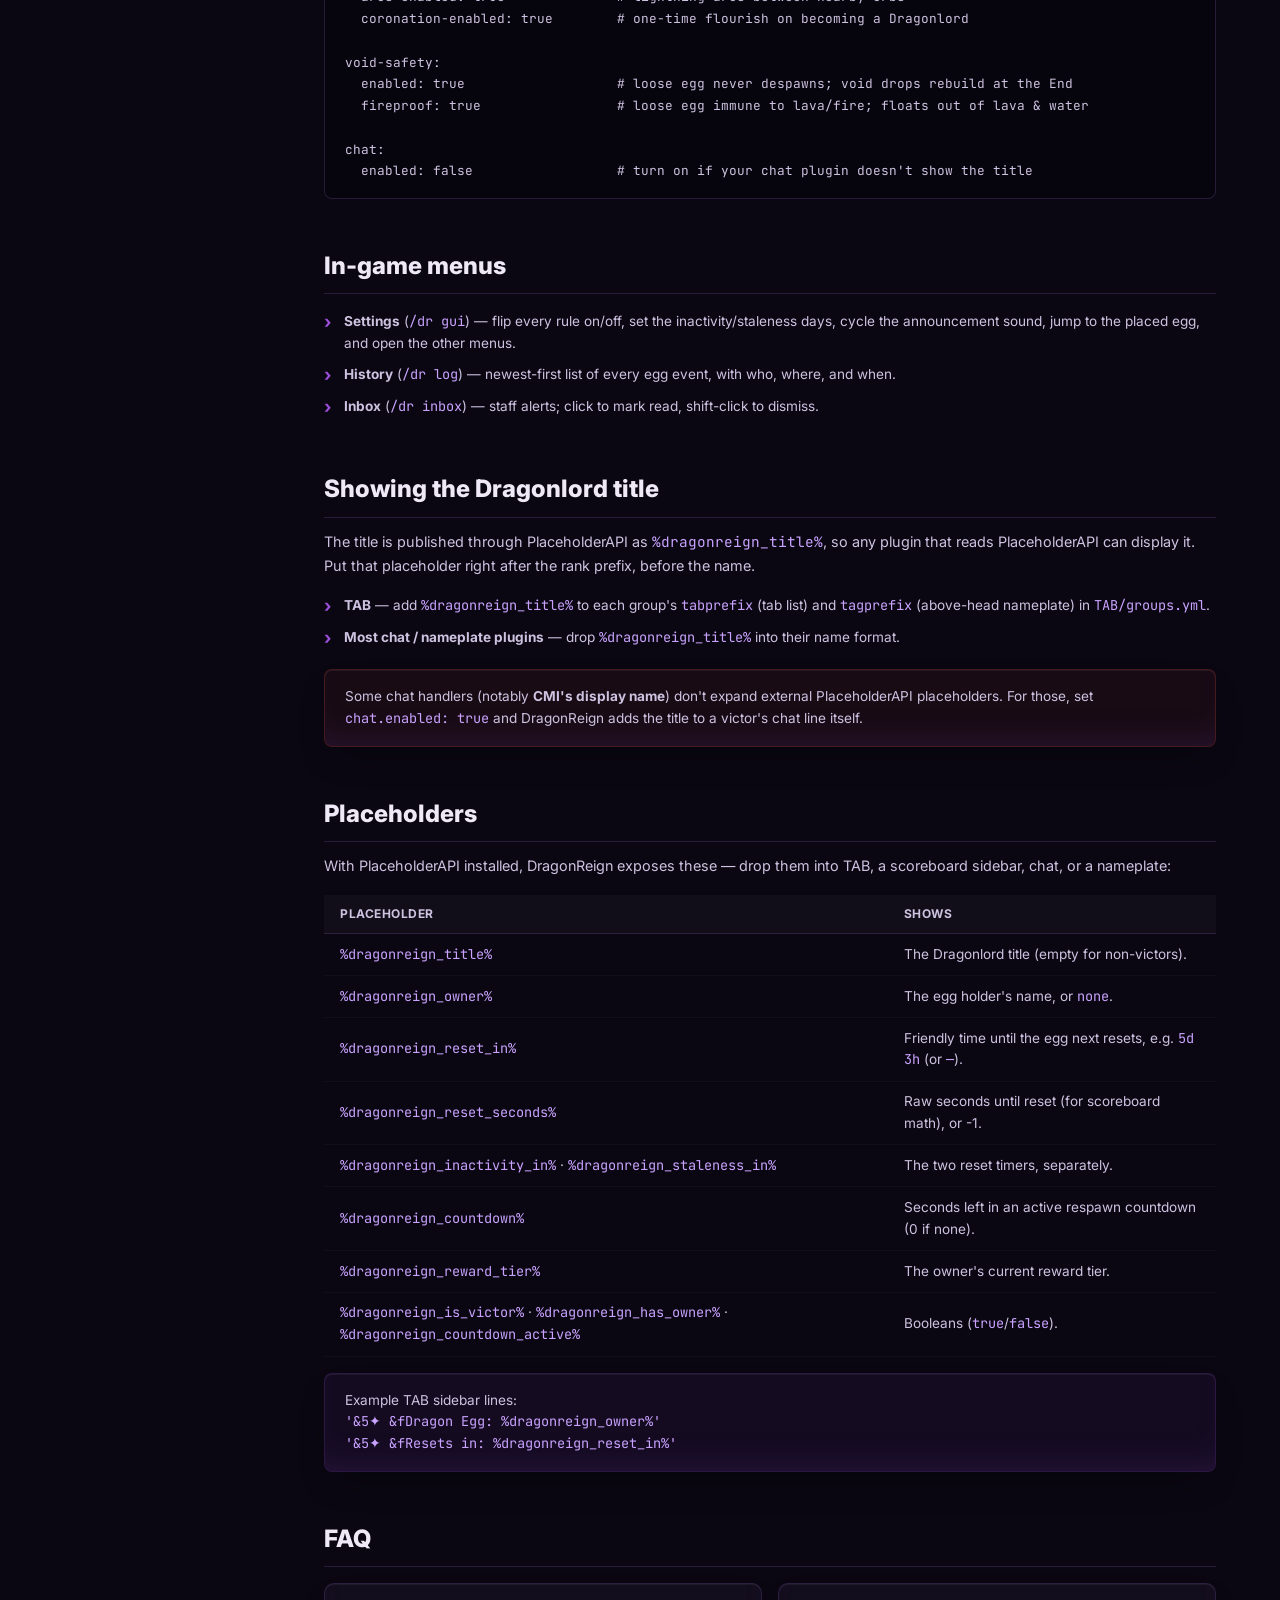
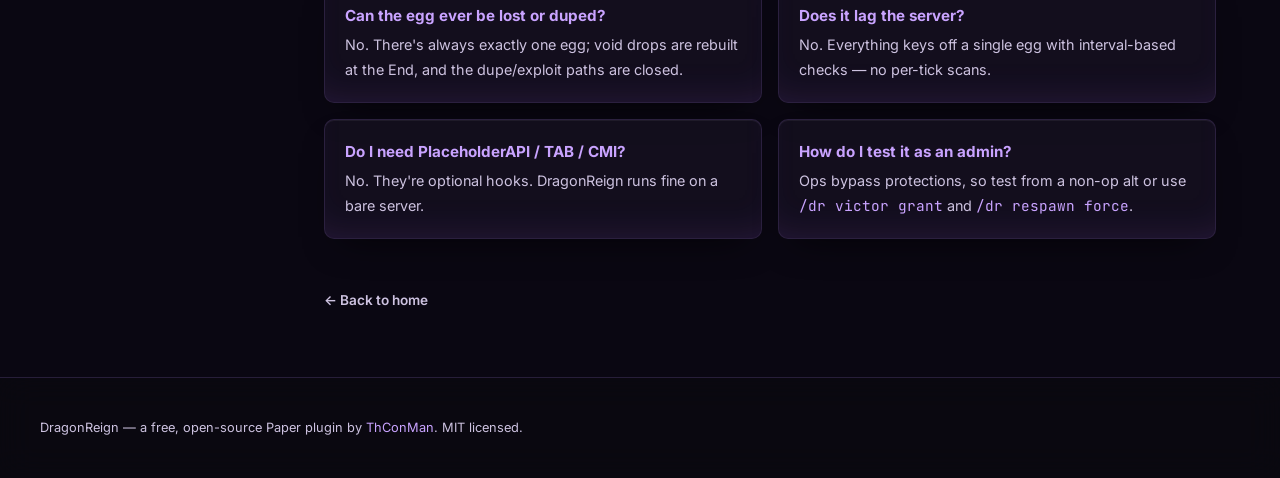
==== commit b23f09ad: "auto-sync: 1 file(s) - 2026-08-13 23:42:22" ====
--- a/docs.html
+++ b/docs.html
@@ -73,11 +73,11 @@
                 <div class="docs-grid-item"><h4>Respawn on inactivity</h4><p>If the keeper is gone for <span class="mono">inactivity-days</span> (default 14), the egg respawns at the End portal.</p></div>
                 <div class="docs-grid-item"><h4>Staleness respawn</h4><p>An egg left <strong>idle</strong> — placed and abandoned, or held by an owner who's offline, AFK, or away from it — respawns after <span class="mono">staleness-days</span> (default 10), even while that owner is online. Actively holding it (online, not AFK, carrying it or near the placed block) keeps it fresh, so an engaged player is never punished — only genuinely parked or hoarded eggs come back.</p></div>
                 <div class="docs-grid-item"><h4>Respawn countdown</h4><p>The respawn isn't instant: a timed countdown warns the server so players can race to the End. If the keeper returns in time, it's cancelled.</p></div>
-                <div class="docs-grid-item"><h4>Egg compass</h4><p>Players near a placed egg get an action-bar arrow pointing at it — warmer the closer they get.</p></div>
-                <div class="docs-grid-item"><h4>Hold rewards</h4><p>The keeper earns escalating, configurable rewards for actively holding the egg. Each tier is a list of console commands, so pay out items, money (CMI/Vault), XP, effects, or vouchers from other plugins (e.g. a TempFly flight voucher). The ladder resets when the egg changes hands, and players can read the <span class="mono">/dr rewards</span> book to see what's on offer.</p></div>
+                <div class="docs-grid-item"><h4>Egg compass</h4><p>Players near a placed egg get an action-bar arrow pointing at it — warmer the closer they get. Click-teleports are tracked too, so the arrow follows the egg's vanilla blink instead of pointing at where it used to be.</p></div>
+                <div class="docs-grid-item"><h4>Hold rewards</h4><p>The keeper earns escalating, configurable rewards while the egg is actually <strong>on them</strong> — placing it down pauses the reward clock, so a vaulted trophy doesn't pay but carrying the risk does. Each tier is a list of console commands, so pay out items, money (CMI/Vault), XP, effects, or vouchers from other plugins (e.g. a TempFly flight voucher). The ladder resets when the egg changes hands, and players can read the <span class="mono">/dr rewards</span> book to see what's on offer.</p></div>
                 <div class="docs-grid-item"><h4>Kill bonus</h4><p>The keeper's PvP kills also fill the reward bar, so a kill can complete a tier just like held time. Gated hard against alt-farming: killing an IP-linked account, a fresh account (under a playtime minimum), or the same victim again within a cooldown all count for nothing. Toggle it off with <span class="mono">kill-bonus.enabled</span>.</p></div>
                 <div class="docs-grid-item"><h4>Anti-AFK</h4><p>Rewards and Dragonlord time only build while you're truly playing. AFK pools and auto-clickers don't count.</p></div>
-                <div class="docs-grid-item"><h4>Never lost</h4><p>A loose egg never despawns and is fireproof; if it falls into the void it's rebuilt at the End. There is always exactly one egg.</p></div>
+                <div class="docs-grid-item"><h4>Never lost</h4><p>A loose egg never despawns and shrugs off fire, lava, cactus, TNT and creepers — and explosions can't blow up the placed egg block either. If it falls into the void it's rebuilt at the End, and if anything ever deletes it outright, a watchdog hands it back to the keeper and alerts staff. There is always exactly one egg.</p></div>
                 <div class="docs-grid-item"><h4>Dragonlord aura</h4><p>Hold the egg long enough (default 7 days of active time) to permanently earn the Dragonlord title and a living aura: shimmering spirit-orbs that wander around you, <em>livewire</em> surges, lightning arcs between orbs, a coronation flourish, and reactivity to combat — every layer configurable.</p></div>
                 <div class="docs-grid-item"><h4>Staff inbox</h4><p>Alt/IP flags, dupe cleanups, and respawns alert online admins and queue for the rest.</p></div>
                 <div class="docs-grid-item"><h4>History log</h4><p>Every meaningful egg event is recorded and browsable in-game.</p></div>
@@ -144,6 +144,7 @@
 
 rewards:
   interval-minutes: 60     # active holding time per reward tier
+  carried-only: true       # only time with the egg ON you pays; placed = paused
   tiers:                   # each tier = console commands (%player%, %tier%)
     - ["give %player% diamond 4"]                          # items
     - ["cmi money give %player% 25000", "tempfly give %player% 5m"]  # money + a flight voucher
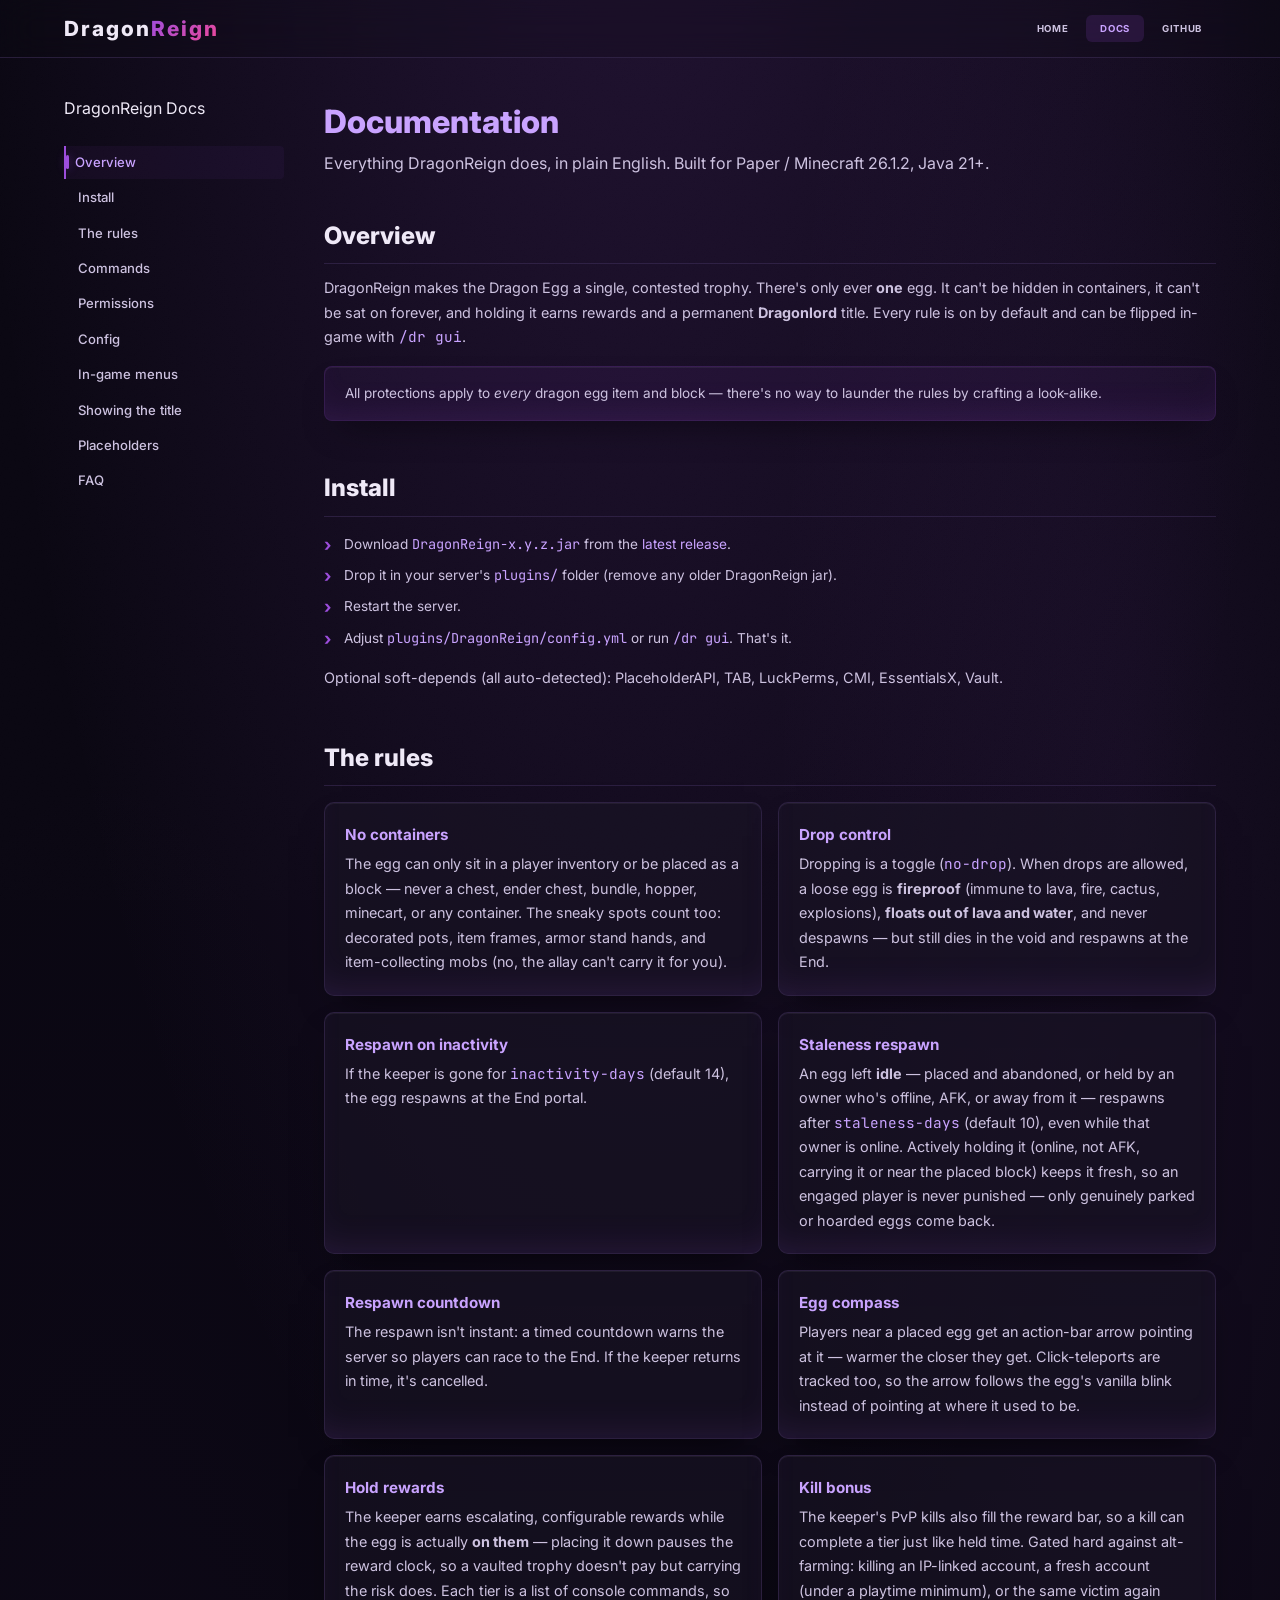
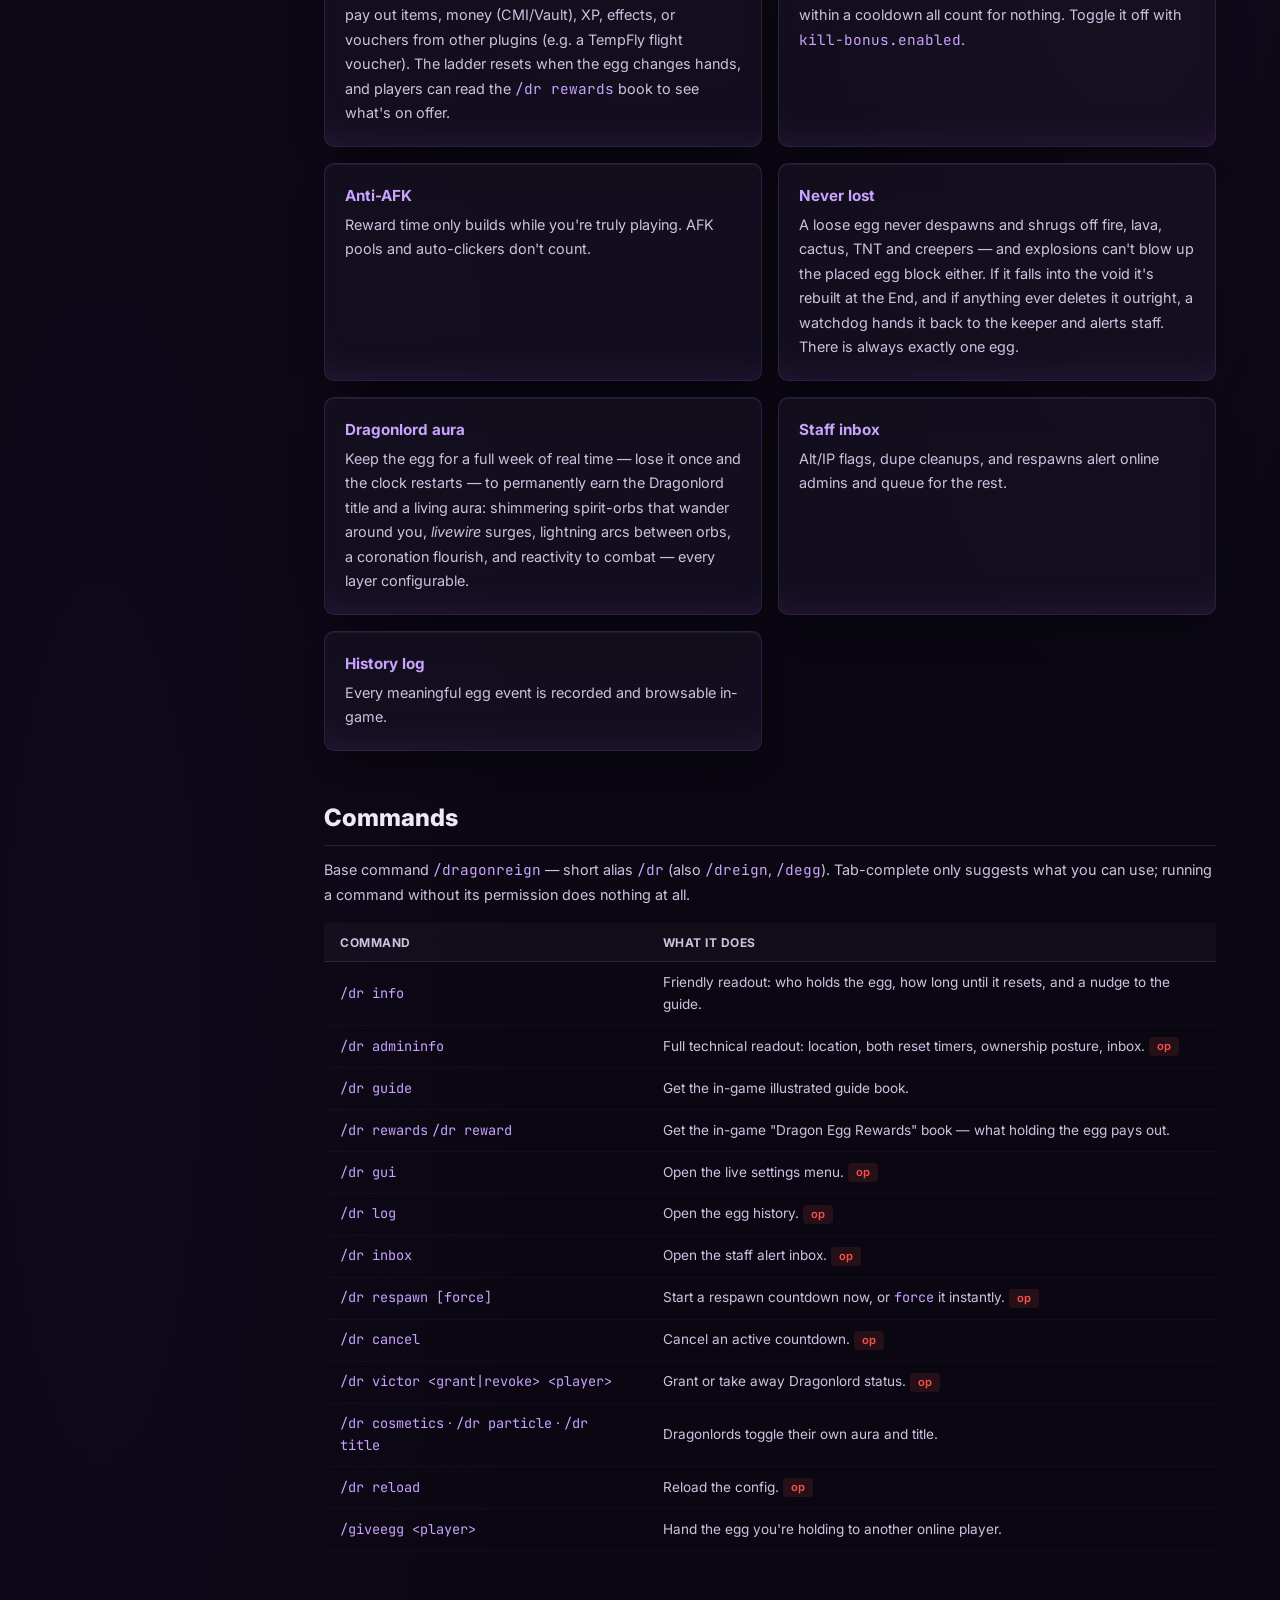
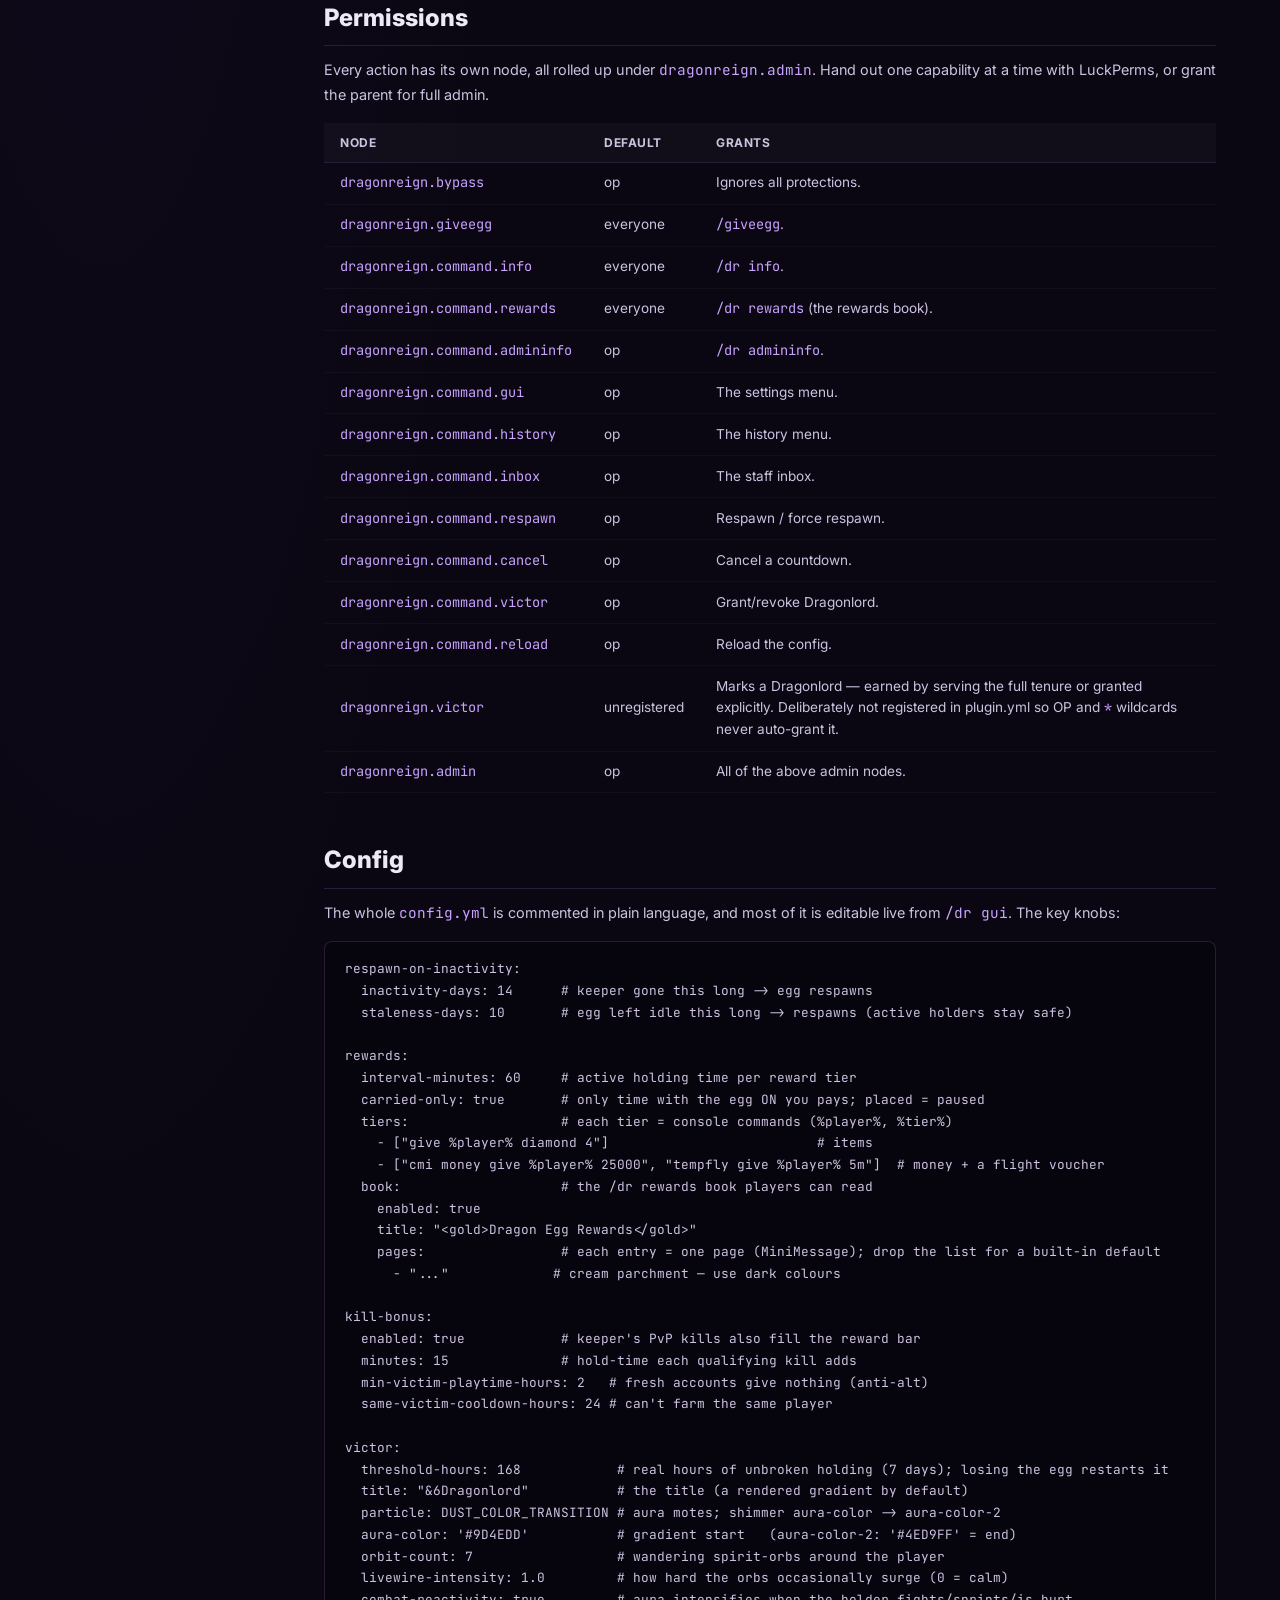
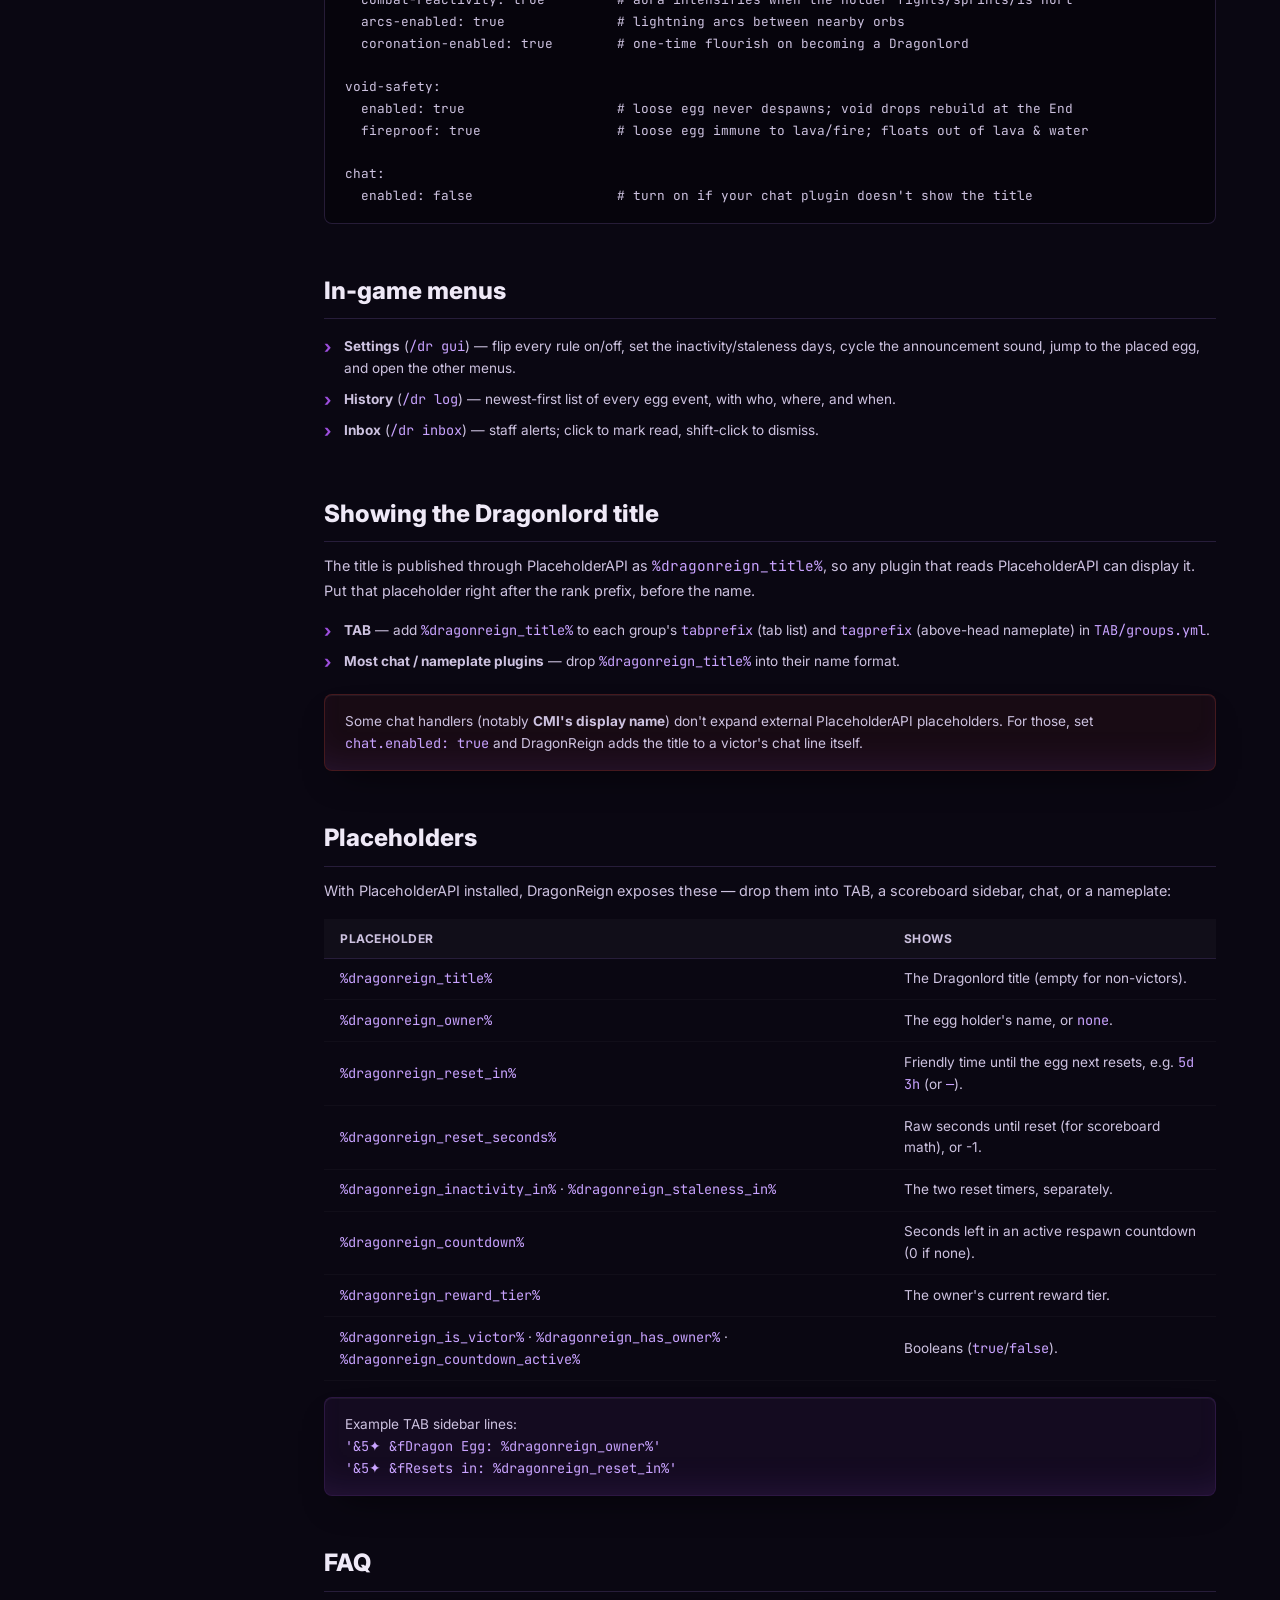
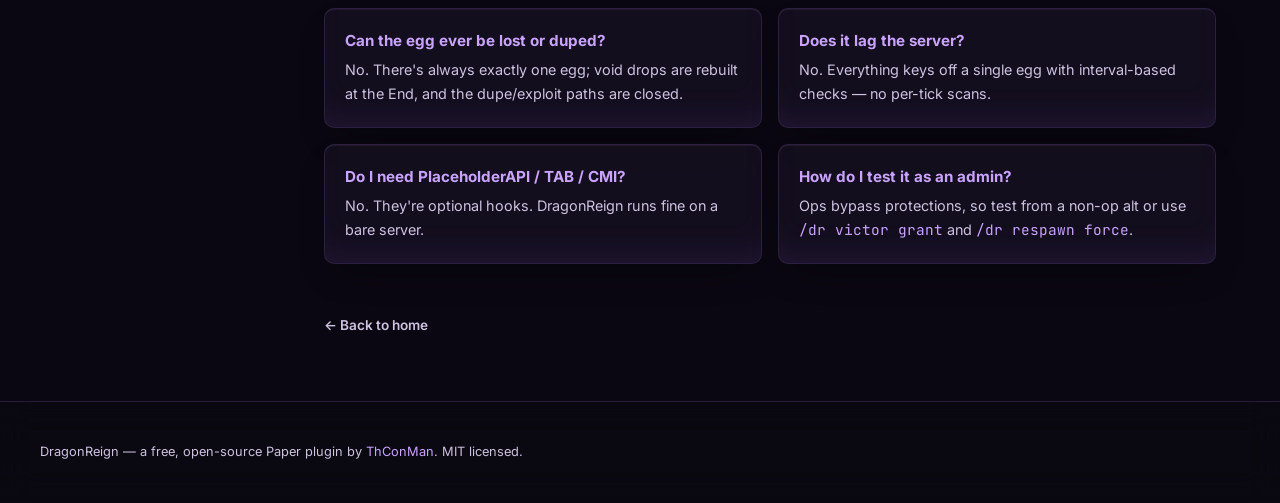
==== commit 34acc082: "auto-sync: 7 file(s) - 2026-08-14 20:56:47" ====
--- a/docs.html
+++ b/docs.html
@@ -76,9 +76,9 @@
                 <div class="docs-grid-item"><h4>Egg compass</h4><p>Players near a placed egg get an action-bar arrow pointing at it — warmer the closer they get. Click-teleports are tracked too, so the arrow follows the egg's vanilla blink instead of pointing at where it used to be.</p></div>
                 <div class="docs-grid-item"><h4>Hold rewards</h4><p>The keeper earns escalating, configurable rewards while the egg is actually <strong>on them</strong> — placing it down pauses the reward clock, so a vaulted trophy doesn't pay but carrying the risk does. Each tier is a list of console commands, so pay out items, money (CMI/Vault), XP, effects, or vouchers from other plugins (e.g. a TempFly flight voucher). The ladder resets when the egg changes hands, and players can read the <span class="mono">/dr rewards</span> book to see what's on offer.</p></div>
                 <div class="docs-grid-item"><h4>Kill bonus</h4><p>The keeper's PvP kills also fill the reward bar, so a kill can complete a tier just like held time. Gated hard against alt-farming: killing an IP-linked account, a fresh account (under a playtime minimum), or the same victim again within a cooldown all count for nothing. Toggle it off with <span class="mono">kill-bonus.enabled</span>.</p></div>
-                <div class="docs-grid-item"><h4>Anti-AFK</h4><p>Rewards and Dragonlord time only build while you're truly playing. AFK pools and auto-clickers don't count.</p></div>
+                <div class="docs-grid-item"><h4>Anti-AFK</h4><p>Reward time only builds while you're truly playing. AFK pools and auto-clickers don't count.</p></div>
                 <div class="docs-grid-item"><h4>Never lost</h4><p>A loose egg never despawns and shrugs off fire, lava, cactus, TNT and creepers — and explosions can't blow up the placed egg block either. If it falls into the void it's rebuilt at the End, and if anything ever deletes it outright, a watchdog hands it back to the keeper and alerts staff. There is always exactly one egg.</p></div>
-                <div class="docs-grid-item"><h4>Dragonlord aura</h4><p>Hold the egg long enough (default 7 days of active time) to permanently earn the Dragonlord title and a living aura: shimmering spirit-orbs that wander around you, <em>livewire</em> surges, lightning arcs between orbs, a coronation flourish, and reactivity to combat — every layer configurable.</p></div>
+                <div class="docs-grid-item"><h4>Dragonlord aura</h4><p>Keep the egg for a full week of real time — lose it once and the clock restarts — to permanently earn the Dragonlord title and a living aura: shimmering spirit-orbs that wander around you, <em>livewire</em> surges, lightning arcs between orbs, a coronation flourish, and reactivity to combat — every layer configurable.</p></div>
                 <div class="docs-grid-item"><h4>Staff inbox</h4><p>Alt/IP flags, dupe cleanups, and respawns alert online admins and queue for the rest.</p></div>
                 <div class="docs-grid-item"><h4>History log</h4><p>Every meaningful egg event is recorded and browsable in-game.</p></div>
             </div>
@@ -128,7 +128,7 @@
                         <tr><td><span class="mono">dragonreign.command.cancel</span></td><td>op</td><td>Cancel a countdown.</td></tr>
                         <tr><td><span class="mono">dragonreign.command.victor</span></td><td>op</td><td>Grant/revoke Dragonlord.</td></tr>
                         <tr><td><span class="mono">dragonreign.command.reload</span></td><td>op</td><td>Reload the config.</td></tr>
-                        <tr><td><span class="mono">dragonreign.victor</span></td><td>unregistered</td><td>Marks a Dragonlord — earned at the time threshold or granted explicitly. Deliberately not registered in plugin.yml so OP and <span class="mono">*</span> wildcards never auto-grant it.</td></tr>
+                        <tr><td><span class="mono">dragonreign.victor</span></td><td>unregistered</td><td>Marks a Dragonlord — earned by serving the full tenure or granted explicitly. Deliberately not registered in plugin.yml so OP and <span class="mono">*</span> wildcards never auto-grant it.</td></tr>
                         <tr><td><span class="mono">dragonreign.admin</span></td><td>op</td><td>All of the above admin nodes.</td></tr>
                     </tbody>
                 </table>
@@ -161,7 +161,7 @@
   same-victim-cooldown-hours: 24 # can't farm the same player
 
 victor:
-  threshold-hours: 168            # active hold time to become a Dragonlord (7 days)
+  threshold-hours: 168            # real hours of unbroken holding (7 days); losing the egg restarts it
   title: "&amp;6Dragonlord"           # the title (a rendered gradient by default)
   particle: DUST_COLOR_TRANSITION # aura motes; shimmer aura-color -> aura-color-2
   aura-color: '#9D4EDD'           # gradient start   (aura-color-2: '#4ED9FF' = end)
